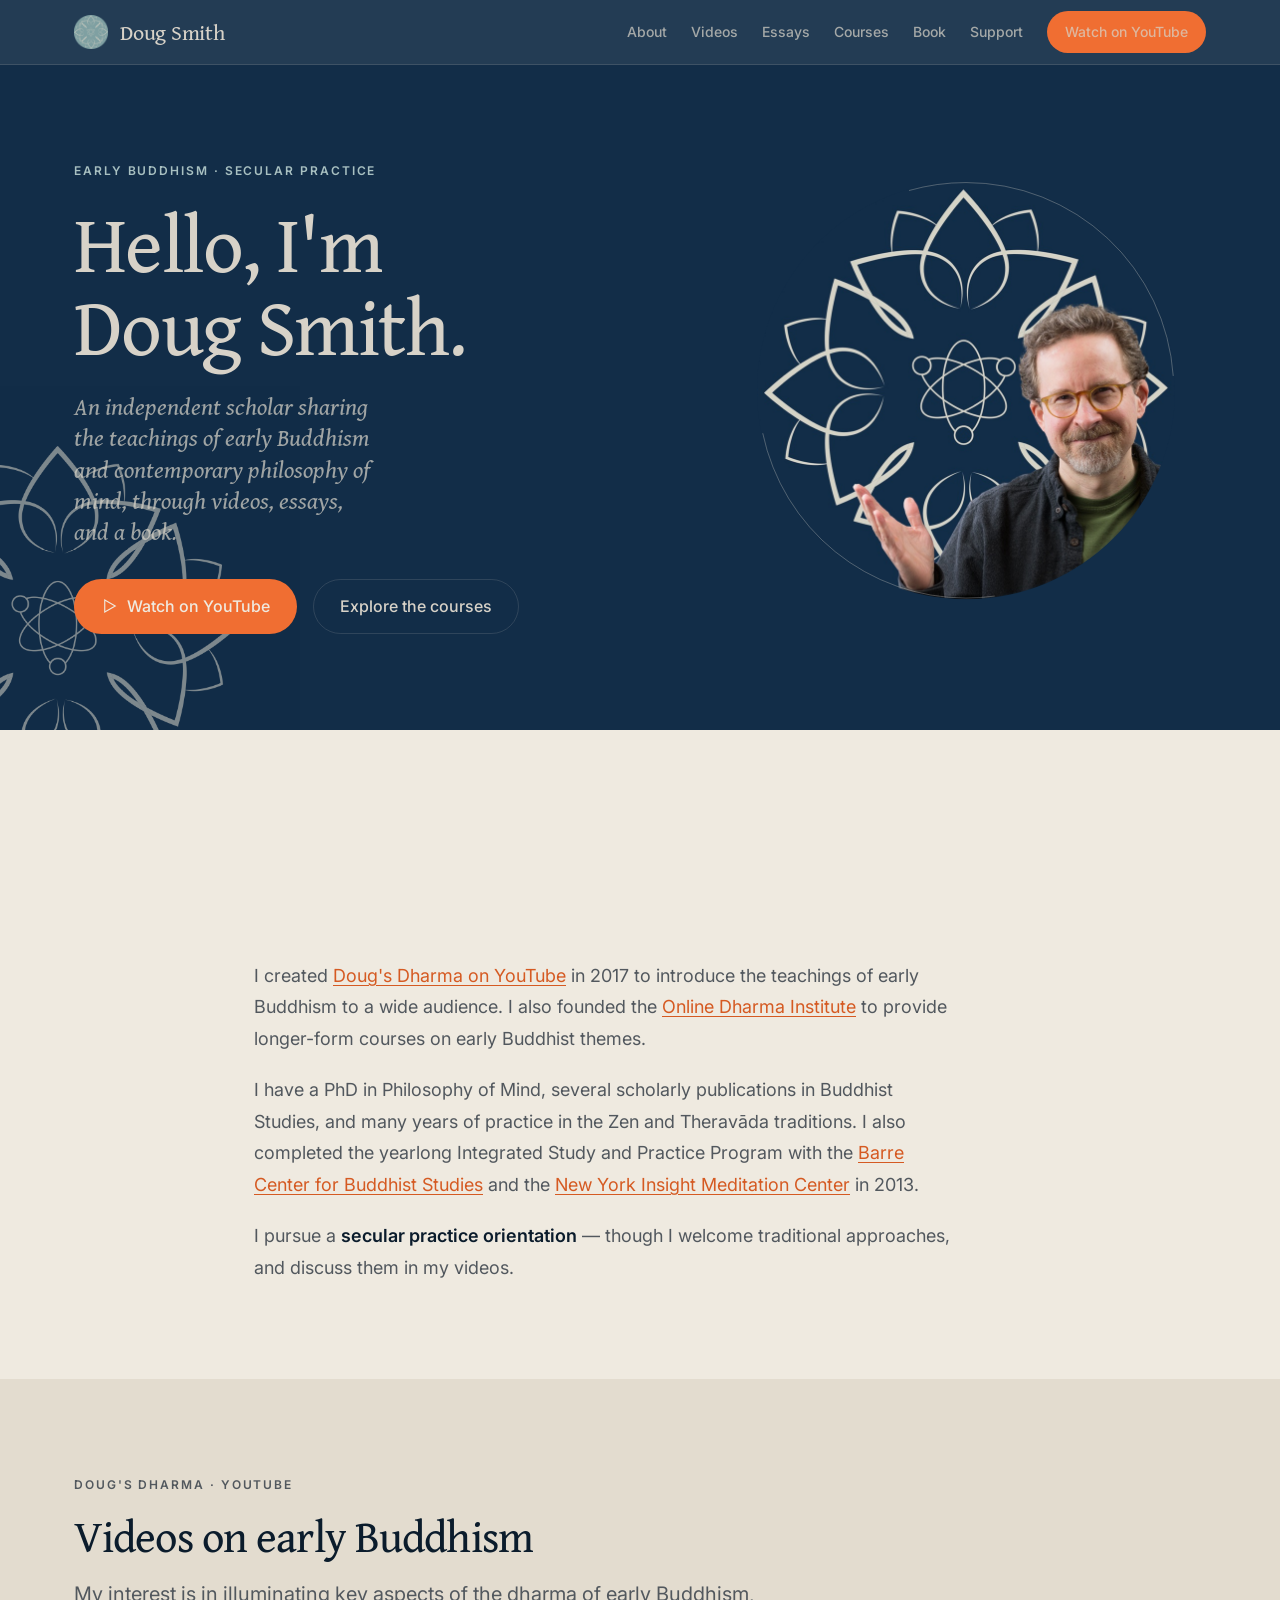
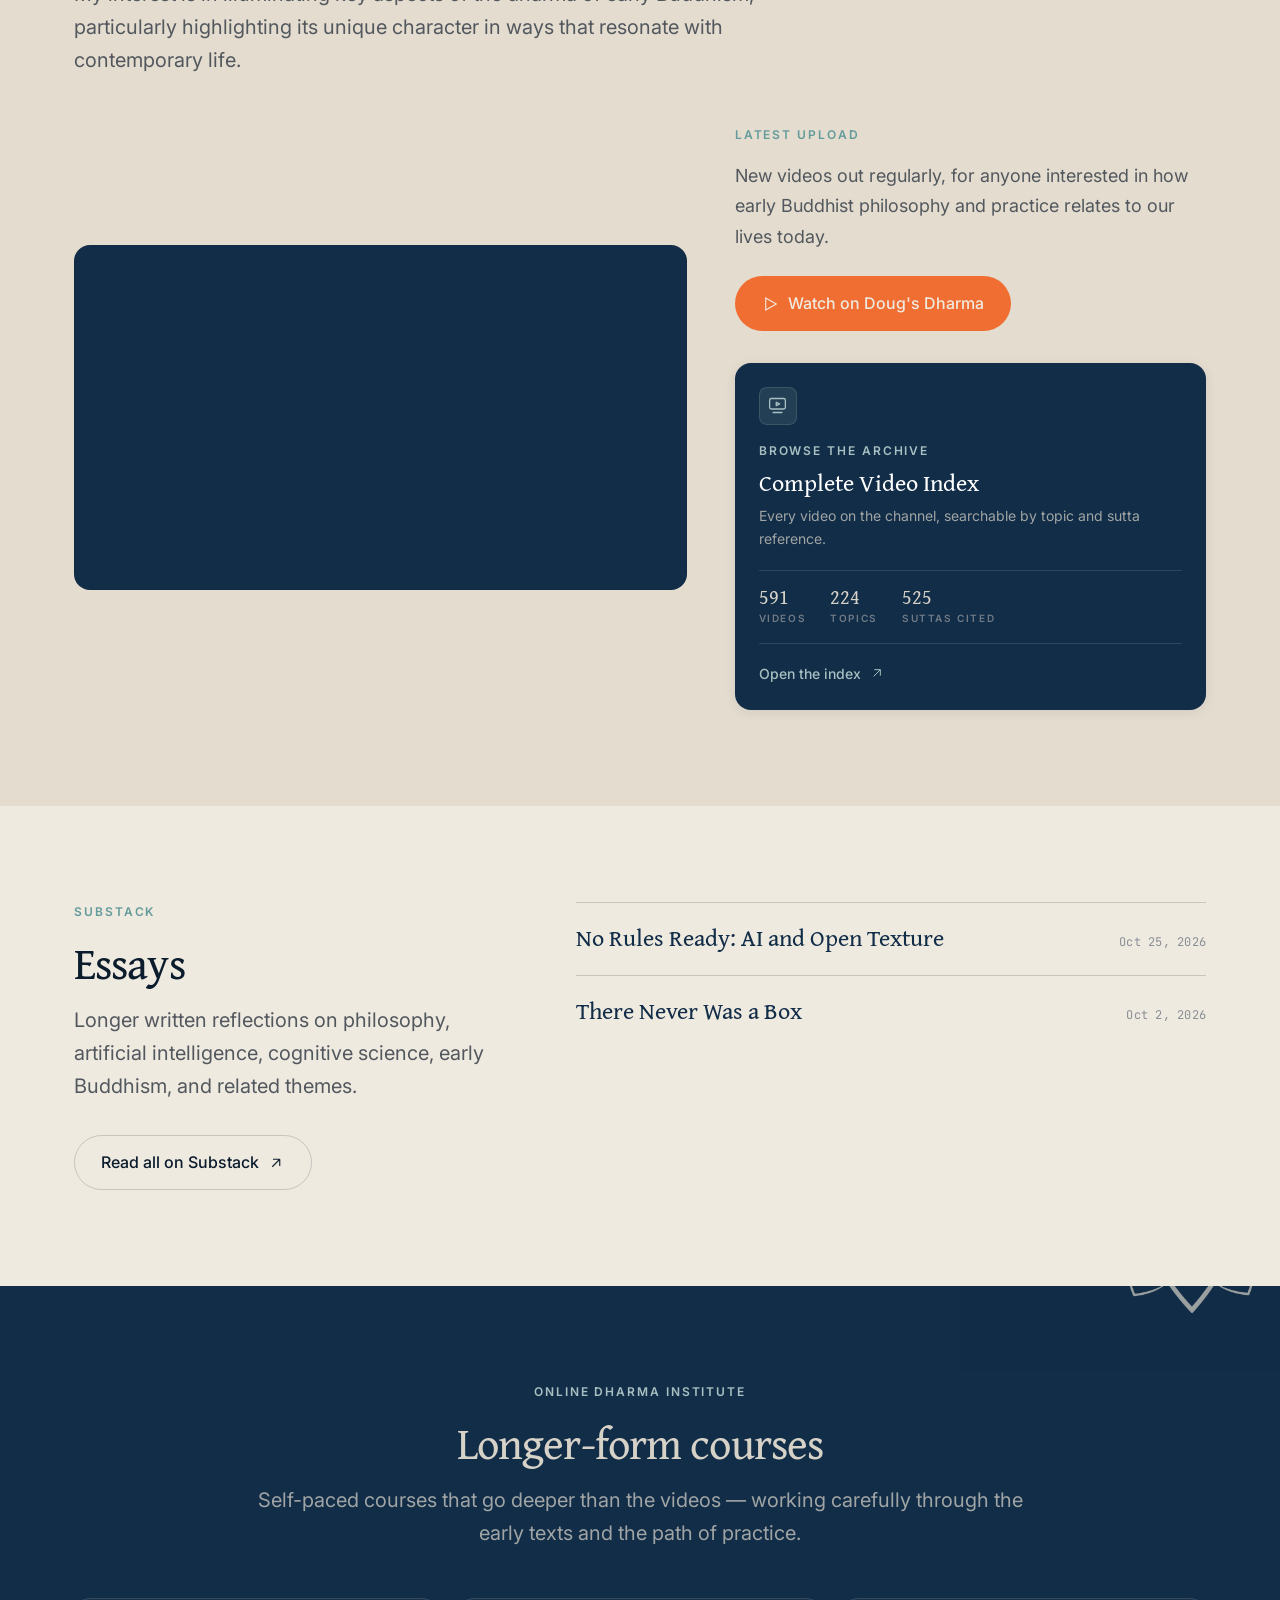
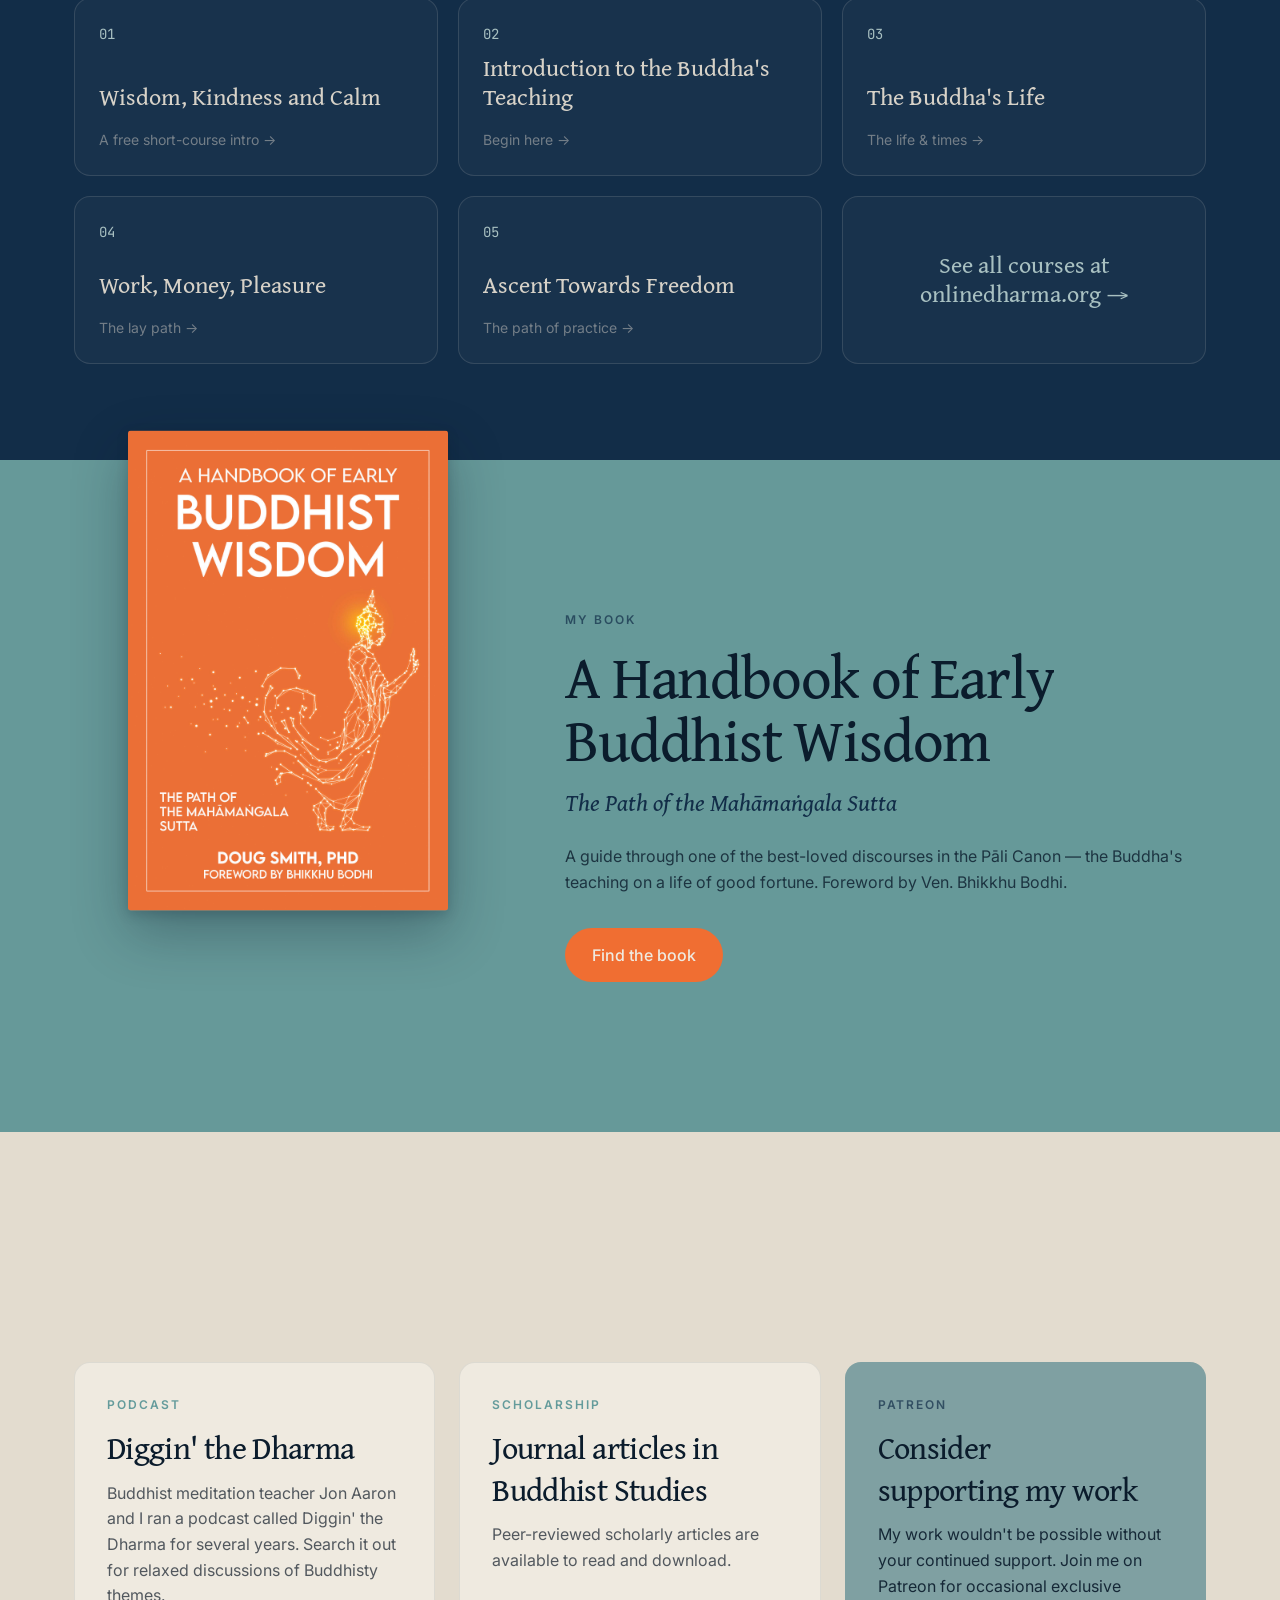
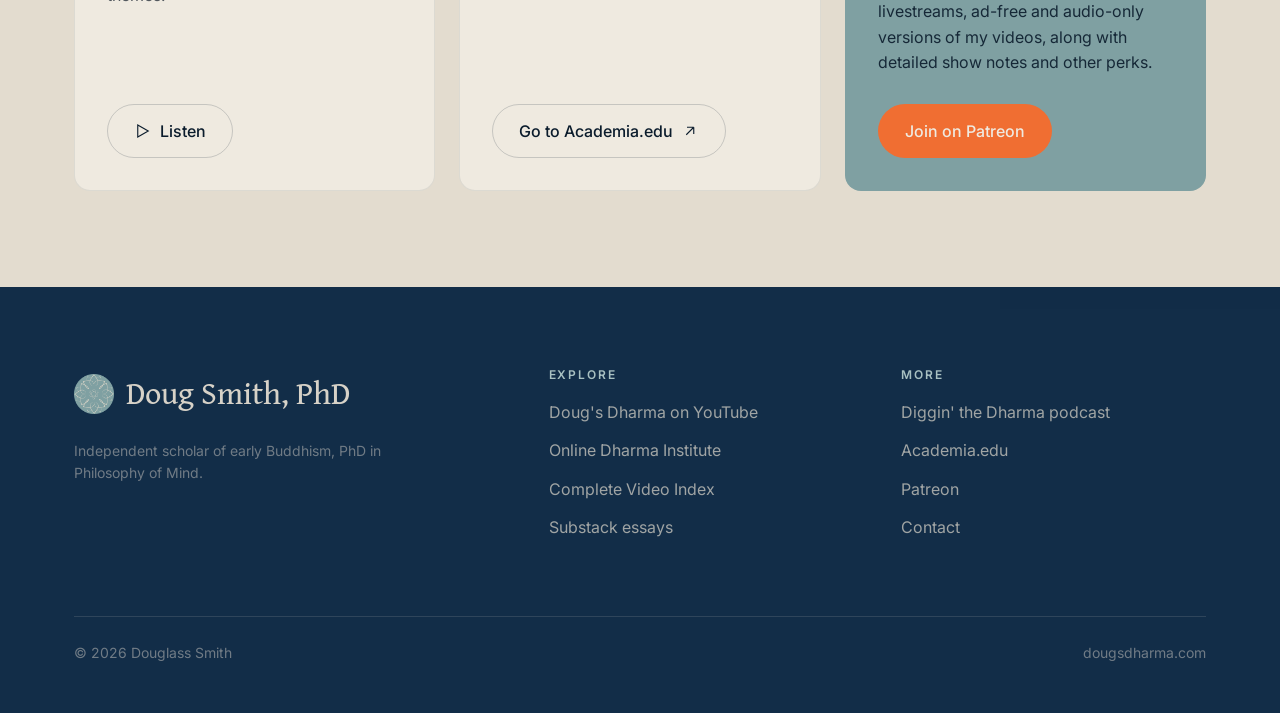
==== index.html @ 4ab0d16c "Update site content (essays / video index counts)" ====
<!DOCTYPE html>
<html lang="en">
<head>
<meta charset="UTF-8">
<meta name="viewport" content="width=device-width, initial-scale=1.0">
<!-- Same GA4 snippet as the dougs-dharma-index repo (build_pages.py); change both if the measurement ID changes. -->
<!-- Google Analytics 4 (consent-gated in EEA/UK/CH) -->
<script async src="https://www.googletagmanager.com/gtag/js?id=G-HP4R79XPKS"></script>
<script>
window.dataLayer = window.dataLayer || [];
function gtag(){dataLayer.push(arguments);}
gtag('consent', 'default', {ad_storage: 'denied', ad_user_data: 'denied', ad_personalization: 'denied', analytics_storage: 'granted'});
gtag('consent', 'default', {analytics_storage: 'denied', region: ['AT', 'BE', 'BG', 'HR', 'CY', 'CZ', 'DK', 'EE', 'FI', 'FR', 'DE', 'GR', 'HU', 'IS', 'IE', 'IT', 'LV', 'LI', 'LT', 'LU', 'MT', 'NL', 'NO', 'PL', 'PT', 'RO', 'SK', 'SI', 'ES', 'SE', 'GB', 'CH']});
gtag('js', new Date());
gtag('config', 'G-HP4R79XPKS');
</script>
<title>Doug Smith — Early Buddhism, Secular Practice</title>
<meta name="description" content="Personal site of Douglass Smith, PhD — independent scholar of early Buddhism. Weekly videos on Doug's Dharma, longer courses through the Online Dharma Institute, essays, a podcast, and a book.">
<link rel="canonical" href="https://dougsdharma.com/">
<meta name="theme-color" content="#122d48">

<!-- Favicon (reuses the brand mark) -->
<link rel="icon" type="image/png" href="/assets/logo-mark.png">
<link rel="apple-touch-icon" href="/assets/logo-mark.png">

<!-- Open Graph (link previews on Facebook, LinkedIn, Slack, iMessage, etc.) -->
<meta property="og:type" content="website">
<meta property="og:site_name" content="Doug Smith">
<meta property="og:title" content="Doug Smith — Early Buddhism, Secular Practice">
<meta property="og:description" content="Personal site of Douglass Smith, PhD — independent scholar of early Buddhism. Weekly videos on Doug's Dharma, longer courses through the Online Dharma Institute, essays, a podcast, and a book.">
<meta property="og:url" content="https://dougsdharma.com/">
<meta property="og:image" content="https://dougsdharma.com/assets/doug-portrait-mandala.png">
<meta property="og:image:width" content="1500">
<meta property="og:image:height" content="1500">
<meta property="og:image:alt" content="Doug Smith">

<!-- Twitter / X card -->
<meta name="twitter:card" content="summary_large_image">
<meta name="twitter:title" content="Doug Smith — Early Buddhism, Secular Practice">
<meta name="twitter:description" content="Personal site of Douglass Smith, PhD — independent scholar of early Buddhism. Weekly videos, courses, essays, a podcast, and a book.">
<meta name="twitter:image" content="https://dougsdharma.com/assets/doug-portrait-mandala.png">

<link rel="stylesheet" href="assets/tokens.css">
<style>
  *, *::before, *::after { box-sizing: border-box; }
  html { scroll-behavior: smooth; }
  body { margin: 0; background: var(--ivory); color: var(--ink); overflow-x: hidden; }
  img { display: block; max-width: 100%; }
  .wrap { max-width: var(--container); margin: 0 auto; padding: 0 var(--space-6); }
  .narrow { max-width: 820px; }

  /* ---------------- NAV ---------------- */
  header.nav {
    position: sticky; top: 0; z-index: 50;
    background: rgba(18,45,72,0.92);
    backdrop-filter: blur(10px);
    border-bottom: 1px solid var(--border-on-dark);
  }
  .nav-inner { display: flex; align-items: center; gap: var(--space-6); height: var(--nav-h); }
  .brand { display: flex; align-items: center; gap: var(--space-3); text-decoration: none; }
  .brand img { width: 34px; height: 34px; }
  .brand .name { font-family: var(--font-display); font-size: 22px; color: var(--parchment); letter-spacing: -0.01em; }
  .nav-links { margin-left: auto; display: flex; align-items: center; gap: var(--space-6); }
  .nav-links a { font-family: var(--font-body); font-size: var(--text-sm); font-weight: 500; color: var(--fg-inv-2); text-decoration: none; transition: color var(--dur-base) var(--ease-out); }
  .nav-links a:hover { color: var(--parchment); opacity: 1; }
  .nav-cta {
    font-family: var(--font-body); font-weight: 500; font-size: var(--text-sm);
    color: var(--ivory); background: var(--ember); text-decoration: none;
    padding: 9px 18px; border-radius: var(--radius-full);
    transition: background var(--dur-base) var(--ease-out), transform var(--dur-fast) var(--ease-out);
  }
  .nav-cta:hover { background: var(--ember-deep); opacity: 1; }
  .nav-cta:active { transform: scale(0.98); }
  .nav-links .desk { display: inline; }
  @media (max-width: 860px) { .nav-links .desk { display: none; } }
  .brand .name, .nav-cta { white-space: nowrap; }
  @media (max-width: 420px) { .nav-cta .cta-long { display: none; } }

  /* ---------------- HERO ---------------- */
  .hero { background: var(--night); color: var(--parchment); position: relative; overflow: hidden; }
  .hero .watermark { position: absolute; left: -180px; bottom: -200px; width: 480px; opacity: 0.55; pointer-events: none; z-index: 0; }
  .hero-grid {
    display: grid; grid-template-columns: 1.1fr 0.9fr; gap: var(--space-16);
    align-items: center; padding: var(--space-24) var(--space-6);
    position: relative; z-index: 1;
  }
  .hero .eyebrow { color: var(--stillwater-soft); margin-bottom: var(--space-5); }
  .hero h1 { color: var(--parchment); font-size: var(--text-5xl); line-height: 1.04; margin-bottom: var(--space-6); }
  .hero .lead { color: var(--fg-inv-2); font-size: var(--text-xl); max-width: 30ch; margin-bottom: var(--space-8); }
  .hero-cta { display: flex; gap: var(--space-4); flex-wrap: wrap; }
  .portrait { width: 100%; max-width: 420px; margin: 0 auto; aspect-ratio: 1; border-radius: var(--radius-full);
    overflow: hidden; border: 1px solid var(--border-on-dark); }
  .portrait img { width: 100%; height: 100%; object-fit: cover; }

  /* buttons */
  .btn {
    display: inline-flex; align-items: center; gap: var(--space-2);
    font-family: var(--font-body); font-weight: 500; font-size: var(--text-base);
    text-decoration: none; padding: 13px 26px; border-radius: var(--radius-full);
    transition: background var(--dur-base) var(--ease-out), transform var(--dur-fast) var(--ease-out), opacity var(--dur-base) var(--ease-out);
    cursor: pointer; border: 1px solid transparent;
  }
  .btn svg { width: 18px; height: 18px; }
  .btn-primary { background: var(--ember); color: var(--ivory); }
  .btn-primary:hover { background: var(--ember-deep); opacity: 1; }
  .btn-primary:active { transform: scale(0.98); }
  .btn-ghost-dark { background: transparent; color: var(--parchment); border-color: var(--border-on-dark); }
  .btn-ghost-dark:hover { background: rgba(215,210,200,0.08); opacity: 1; }
  .btn-ghost-light { background: transparent; color: var(--ink); border-color: var(--border-strong-light); }
  .btn-ghost-light:hover { background: var(--ivory-deep); opacity: 1; }

  /* ---------------- SECTION SCAFFOLD ---------------- */
  section.s { padding: var(--space-24) 0; }
  section.ivory { background: var(--ivory); }
  section.ivory-deep { background: var(--ivory-deep); }
  .eyebrow.center, .sec-head.center { text-align: center; }
  .sec-head { margin-bottom: var(--space-12); }
  .sec-head .eyebrow { margin-bottom: var(--space-4); }
  .sec-head h2 { font-size: var(--text-3xl); }
  .sec-head.center h2 { margin-left: auto; margin-right: auto; }
  .sec-head p.kicker { font-size: var(--text-lg); color: var(--smoke); margin-top: var(--space-4); max-width: 60ch; }
  .sec-head.center p.kicker { margin-left: auto; margin-right: auto; }

  /* ---------------- ABOUT ---------------- */
  .prose p { font-size: var(--text-md); line-height: 1.75; color: var(--smoke); margin-bottom: var(--space-5); max-width: 64ch; }
  .prose p:last-child { margin-bottom: 0; }
  .prose a { color: var(--ember-deep); }
  .prose strong { color: var(--ink); font-weight: 600; }

  /* ---------------- VIDEOS ---------------- */
  .video-row { display: grid; grid-template-columns: 1.3fr 1fr; gap: var(--space-12); align-items: center; }
  .video-frame { border-radius: var(--radius-lg); overflow: hidden; border: 1px solid var(--border-on-light); aspect-ratio: 16/9; background: var(--night); }
  .video-frame iframe { width: 100%; height: 100%; border: 0; display: block; }
  .video-cta { display: flex; flex-direction: column; align-items: center; justify-content: center; gap: var(--space-4); text-decoration: none; }
  .video-cta .play { width: 76px; height: 76px; border-radius: var(--radius-full); background: var(--ember); display: flex; align-items: center; justify-content: center; transition: transform var(--dur-base) var(--ease-out), background var(--dur-base); }
  .video-cta:hover .play { transform: scale(1.06); background: var(--ember-deep); opacity: 1; }
  .video-cta .play svg { width: 30px; height: 30px; color: var(--ivory); margin-left: 4px; }
  .video-cta .vlabel { font-family: var(--font-body); font-weight: 500; font-size: var(--text-base); color: var(--parchment); }
  .index-link {
    display: inline-flex; align-items: center; gap: var(--space-2);
    font-family: var(--font-display); font-size: var(--text-xl); color: var(--night);
    text-decoration: none; border-bottom: 1px solid var(--stillwater); padding-bottom: 2px;
    transition: opacity var(--dur-base);
  }
  .index-link:hover { opacity: 0.7; }

  /* ---- Video index card (links to videos.dougsdharma.com) ---- */
  .index-card {
    display: block; margin-top: var(--space-8);
    background: var(--night); color: var(--parchment);
    border-radius: var(--radius-lg); padding: var(--space-6);
    text-decoration: none; box-shadow: var(--shadow-2);
    transition: box-shadow var(--dur-base) var(--ease-out),
                transform var(--dur-base) var(--ease-out);
  }
  .index-card:hover { box-shadow: var(--shadow-lift); transform: translateY(-2px); }
  .ic-mark {
    display: inline-flex; align-items: center; justify-content: center;
    width: 38px; height: 38px; border-radius: var(--radius-md);
    background: rgba(127,160,162,0.16); border: 1px solid var(--border-on-dark);
    color: var(--stillwater-soft); margin-bottom: var(--space-4);
  }
  .ic-mark svg { width: 21px; height: 21px; }
  .ic-label {
    display: block; font-family: var(--font-body); font-size: var(--text-xs);
    font-weight: 600; letter-spacing: var(--tracking-widest); text-transform: uppercase;
    color: var(--stillwater-soft); margin-bottom: var(--space-2);
  }
  .ic-title {
    display: block; font-family: var(--font-display); font-size: var(--text-xl);
    color: #fff; line-height: 1.2; margin-bottom: var(--space-2);
  }
  .ic-sub {
    display: block; font-family: var(--font-body); font-size: var(--text-sm);
    color: rgba(215,210,200,0.72); line-height: 1.6; margin-bottom: var(--space-5);
  }
  .ic-stats {
    display: flex; flex-wrap: wrap; gap: var(--space-6);
    padding: var(--space-4) 0; margin-bottom: var(--space-4);
    border-top: 1px solid var(--border-on-dark);
    border-bottom: 1px solid var(--border-on-dark);
  }
  .ic-stats > span { display: flex; flex-direction: column; gap: 3px; }
  .ic-stats b {
    font-family: var(--font-display); font-weight: 400;
    font-size: var(--text-lg); color: var(--parchment); line-height: 1;
  }
  .ic-stats i {
    font-style: normal; font-family: var(--font-body); font-size: 10px; font-weight: 600;
    letter-spacing: var(--tracking-widest); text-transform: uppercase;
    color: rgba(215,210,200,0.48);
  }
  .ic-go {
    display: inline-flex; align-items: center; gap: var(--space-2);
    font-family: var(--font-body); font-size: var(--text-sm); font-weight: 500;
    color: var(--stillwater-soft); transition: color var(--dur-base);
  }
  .ic-go svg { width: 16px; height: 16px; transition: transform var(--dur-base) var(--ease-out); }
  .index-card:hover .ic-go { color: var(--parchment); }
  .index-card:hover .ic-go svg { transform: translate(2px, -2px); }
  @media (max-width: 900px) { .ic-stats { gap: var(--space-5); } }

  /* ---------------- WRITING / RESEARCH cards ---------------- */
  .two-col { display: grid; grid-template-columns: 1fr 1fr; gap: var(--space-6); }
  .card {
    background: var(--ivory); border: 1px solid var(--border-on-light); border-radius: var(--radius-lg);
    padding: var(--space-8); display: flex; flex-direction: column; gap: var(--space-3);
    transition: box-shadow var(--dur-base) var(--ease-out), transform var(--dur-base) var(--ease-out);
  }
  section.ivory .card { background: var(--white-true); }
  .card:hover { box-shadow: var(--shadow-2); transform: translateY(-2px); }
  .card .eyebrow { color: var(--stillwater-deep); }
  .card h3 { font-size: var(--text-2xl); }
  .card p { font-size: var(--text-base); color: var(--smoke); line-height: 1.6; flex: 1; }
  .card a.go {
    align-self: flex-start; font-family: var(--font-body); font-weight: 500; font-size: var(--text-sm);
    color: var(--ember-deep); text-decoration: none; display: inline-flex; align-items: center; gap: 6px;
  }
  .card a.go:hover { opacity: 0.7; }
  .card a.go svg { width: 15px; height: 15px; }

  /* ---------------- COURSES (Night) ---------------- */
  section.night { background: var(--night); color: var(--parchment); position: relative; overflow: hidden; }
  section.night .eyebrow { color: var(--stillwater-soft); }
  section.night h2 { color: var(--parchment); }
  section.night .sec-head p.kicker { color: var(--fg-inv-2); }
  section.night .watermark { position: absolute; right: -140px; top: -100px; width: 460px; opacity: 0.7; pointer-events: none; z-index: 0; }
  section.night .wrap { position: relative; z-index: 1; }
  .courses { display: grid; grid-template-columns: repeat(3, 1fr); gap: var(--space-5); position: relative; }
  .course {
    display: flex; flex-direction: column; gap: var(--space-2);
    padding: var(--space-6); border: 1px solid var(--border-on-dark); border-radius: var(--radius-lg);
    text-decoration: none; background: rgba(215,210,200,0.03);
    transition: background var(--dur-base) var(--ease-out), transform var(--dur-base) var(--ease-out);
    min-height: 168px;
  }
  .course:hover { background: rgba(215,210,200,0.07); transform: translateY(-2px); opacity: 1; }
  .course .num { font-family: var(--font-mono); font-size: var(--text-sm); color: var(--stillwater-soft); }
  .course .t { font-family: var(--font-display); font-size: var(--text-xl); color: var(--parchment); line-height: 1.2; margin-top: auto; }
  .course .arrow { font-size: var(--text-sm); color: var(--fg-inv-3); margin-top: var(--space-2); }
  .courses-cta { text-align: center; margin-top: var(--space-12); position: relative; }

  /* ---------------- BOOK (teal) ---------------- */
  section.book { background: #669999; }
  .book-grid { display: grid; grid-template-columns: 0.8fr 1.2fr; gap: var(--space-16); align-items: center; }
  .book-img { display: flex; justify-content: center; }
  .book-img img { width: 320px; max-width: 78%; border-radius: 3px; box-shadow: 0 22px 55px rgba(11,28,44,0.32), 0 4px 12px rgba(11,28,44,0.18); }
  .book-copy .eyebrow { color: var(--night); opacity: 0.7; margin-bottom: var(--space-4); }
  .book-copy h2 { color: var(--ink); font-size: var(--text-4xl); line-height: 1.05; }
  .book-copy .subtitle { font-family: var(--font-display); font-style: italic; font-size: var(--text-xl); color: var(--night); margin-top: var(--space-3); }
  .book-copy .foreword { font-size: var(--text-base); color: var(--ink); opacity: 0.8; margin-top: var(--space-5); }
  .book-copy .btn-primary { margin-top: var(--space-8); }

  /* ---------------- ELSEWHERE: podcast · scholarship · support ---------------- */
  .more-grid { display: grid; grid-template-columns: repeat(3, 1fr); gap: var(--space-6); align-items: stretch; }
  .more-grid .card { scroll-margin-top: calc(var(--nav-h) + var(--space-6)); }
  .card .btn { align-self: flex-start; margin-top: var(--space-4); }
  .more-grid .card-support { background: var(--stillwater); border-color: transparent; }
  .card-support .eyebrow { color: var(--night); opacity: 0.7; }
  .card-support p { color: var(--ink); opacity: 0.9; }

  /* ---------------- FOOTER ---------------- */
  footer.site { background: var(--night); color: var(--fg-inv-2); position: relative; overflow: hidden; padding: var(--space-20) 0 var(--space-12); }
  footer.site .watermark { position: absolute; right: -80px; bottom: -90px; width: 360px; opacity: 0.7; pointer-events: none; }
  .foot-grid { display: grid; grid-template-columns: 1.4fr 1fr 1fr; gap: var(--space-12); position: relative; }
  .foot-brand { display: flex; align-items: center; gap: var(--space-3); margin-bottom: var(--space-5); }
  .foot-brand img { width: 40px; height: 40px; }
  .foot-brand .name { font-family: var(--font-display); font-size: var(--text-2xl); color: var(--parchment); }
  .foot-blurb { font-size: var(--text-sm); color: var(--fg-inv-3); max-width: 38ch; line-height: 1.6; }
  .foot-col h4 { font-family: var(--font-body); font-size: var(--text-xs); font-weight: 600; letter-spacing: var(--tracking-widest); text-transform: uppercase; color: var(--stillwater-soft); margin-bottom: var(--space-4); }
  .foot-col a { display: block; font-size: var(--text-base); color: var(--fg-inv-2); text-decoration: none; margin-bottom: var(--space-3); transition: color var(--dur-base); }
  .foot-col a:hover { color: var(--parchment); opacity: 1; }
  .foot-bottom { position: relative; margin-top: var(--space-16); padding-top: var(--space-6); border-top: 1px solid var(--border-on-dark); display: flex; justify-content: space-between; flex-wrap: wrap; gap: var(--space-4); }
  .foot-bottom p { font-size: var(--text-sm); color: var(--fg-inv-3); }

  /* ---------------- ESSAYS (Substack) ---------------- */
  .essays-grid { display: grid; grid-template-columns: 0.82fr 1.18fr; gap: var(--space-16); align-items: start; }
  .essays-intro .btn { margin-top: var(--space-8); }
  .essay-list { display: flex; flex-direction: column; }
  .essay {
    display: flex; align-items: baseline; justify-content: space-between; gap: var(--space-6);
    padding: var(--space-5) 0; border-top: 1px solid var(--border-on-light); text-decoration: none;
  }
  .essay:last-child { border-bottom: 1px solid var(--border-on-light); }
  .essay:hover { opacity: 1; }
  .essay .e-title { font-family: var(--font-display); font-size: var(--text-xl); color: var(--night); line-height: 1.25; text-wrap: pretty; transition: color var(--dur-base) var(--ease-out); }
  .essay:hover .e-title { color: var(--ember-deep); }
  .essay .e-date { font-family: var(--font-mono); font-size: var(--text-xs); color: var(--mist); white-space: nowrap; letter-spacing: 0.02em; flex: none; padding-top: 5px; }

  /* video caption */
  .v-caption { font-family: var(--font-body); font-size: var(--text-xs); font-weight: 600; letter-spacing: var(--tracking-widest); text-transform: uppercase; color: var(--stillwater-deep); margin-bottom: var(--space-4); }

  /* ---------------- MOTION ----------------
     House rule: slow and gentle — fades and small rises, never bounces,
     springs or flips. Every effect below is switched off for visitors who
     have asked their device for reduced motion. */

  /* Scroll reveal: a small rise with a soft focus-pull. Each block reveals once. */
  .js .reveal {
    opacity: 0; transform: translateY(16px); filter: blur(5px);
    transition: opacity 1s var(--ease-out), transform 1s var(--ease-out), filter 1s var(--ease-out);
  }
  .js .reveal.in { opacity: 1; transform: none; filter: none; }

  /* Headlines rise word by word from behind their own baseline. */
  .js .w { display: inline-block; overflow: hidden; vertical-align: top; padding: 0.14em 0 0.2em; margin: -0.14em 0 -0.2em; }
  .js .w > span { display: inline-block; transform: translateY(110%); transition: transform 1.2s var(--ease-out); transition-delay: calc(var(--wi, 0) * 70ms + 150ms); }
  .js .in .w > span { transform: none; }

  /* Hero portrait settles in on load, and its hairline ring draws itself once. */
  .portrait { position: relative; }
  .portrait .ring { display: none; }
  .js .portrait { border-color: transparent; }
  .js .portrait .ring { display: block; position: absolute; inset: 0; width: 100%; height: 100%; transform: rotate(-90deg); pointer-events: none; }
  .portrait .ring circle { fill: none; stroke: var(--parchment); stroke-opacity: 0.32; stroke-width: 1px; vector-effect: non-scaling-stroke; stroke-dasharray: 100; stroke-dashoffset: 100; transition: stroke-dashoffset 2.6s var(--ease-inout) 0.4s; }
  .js .portrait img { opacity: 0; transform: scale(1.05); transition: opacity 1.4s var(--ease-out), transform 2.4s var(--ease-out); }
  .js.loaded .portrait img { opacity: 1; transform: none; }
  .js.loaded .portrait .ring circle { stroke-dashoffset: 0; }

  /* Mandala watermarks turn almost imperceptibly: one revolution every seven minutes. */
  @keyframes drift { to { rotate: 360deg; } }
  .watermark { will-change: transform; animation: drift 420s linear infinite; }

  /* Nav: a hairline glides beneath the link for the section you're reading. */
  .nav { transition: box-shadow var(--dur-slow) var(--ease-out); }
  .nav.scrolled { box-shadow: 0 6px 24px rgba(11,28,44,0.18); }
  .nav-links { position: relative; }
  .nav-links a.current { color: var(--parchment); }
  .nav-ink { position: absolute; left: 0; top: 0; width: 1px; height: 1px; background: var(--stillwater-soft); opacity: 0; pointer-events: none; transform-origin: left; transition: transform 0.7s var(--ease-out), opacity 0.5s var(--ease-out); }
  @media (max-width: 860px) { .nav-ink { display: none; } }

  /* Essay list: hairline rules draw in from the left; titles underline on hover
     (replaces the colour change, per the house rule on hover). */
  .js .essay { position: relative; border-top-color: transparent; }
  .js .essay:last-child { border-bottom-color: transparent; }
  .js .essay::before, .js .essay:last-child::after { content: ''; position: absolute; left: 0; right: 0; height: 1px; background: var(--border-strong-light); transform: scaleX(0); transform-origin: left; transition: transform 1.3s var(--ease-out); transition-delay: var(--d, 0ms); }
  .js .essay::before { top: -1px; }
  .js .essay:last-child::after { bottom: -1px; }
  .js .essay.in::before, .js .essay.in:last-child::after { transform: scaleX(1); }
  .essay .e-title { background: linear-gradient(currentColor, currentColor) 0 100% / 0 1px no-repeat; transition: background-size 0.6s var(--ease-out); padding-bottom: 2px; }
  .essay:hover .e-title { color: var(--night); background-size: 100% 1px; }
  .essay .e-date { transition: color var(--dur-base) var(--ease-out); }
  .essay:hover .e-date { color: var(--smoke); }

  /* Arrows lean toward where they point. */
  .ar { display: inline-block; transition: transform 0.4s var(--ease-out); }
  .course:hover .ar { transform: translateX(4px); }
  .btn:hover svg.ar, .card a.go:hover svg.ar { transform: translate(2px, -2px); }

  /* Course cards: the hairline and number brighten slightly on hover. */
  .course { transition: background var(--dur-base) var(--ease-out), transform var(--dur-base) var(--ease-out), border-color var(--dur-slow) var(--ease-out); }
  .course:hover { border-color: rgba(215,210,200,0.30); }
  .course .num { transition: color var(--dur-slow) var(--ease-out); }
  .course:hover .num { color: var(--parchment); }

  /* Buttons lift a hair. */
  .btn:hover { transform: translateY(-1px); }
  .btn:active { transform: scale(0.98); }

  /* Book: floats a touch against the text, and lifts on hover. */
  .book-img img { transition: transform 0.7s var(--ease-out), box-shadow 0.7s var(--ease-out); }
  .book-img:hover img { transform: translateY(-5px); box-shadow: 0 32px 70px rgba(11,28,44,0.36), 0 6px 16px rgba(11,28,44,0.2); }

  /* Index stats tick up to their value the first time they come into view. */
  .ic-stats b { display: inline-block; }

  @media (prefers-reduced-motion: reduce) {
    .js .reveal { opacity: 1 !important; transform: none !important; filter: none !important; }
    .js .w > span { transform: none !important; }
    .js .portrait img { opacity: 1 !important; transform: none !important; }
    .portrait .ring circle { stroke-dashoffset: 0 !important; }
    .js .essay::before, .js .essay:last-child::after { transform: none !important; }
    .watermark { animation: none !important; }
  }

  /* ---------------- RESPONSIVE ---------------- */
  @media (max-width: 920px) {
    .hero-grid { grid-template-columns: 1fr; gap: var(--space-12); text-align: center; }
    .hero .lead { margin-left: auto; margin-right: auto; }
    .hero-cta { justify-content: center; }
    .hero .eyebrow { text-align: center; }
    .portrait { order: -1; max-width: 320px; }
    .video-row { grid-template-columns: 1fr; }
    .courses { grid-template-columns: 1fr 1fr; }
    .book-grid { grid-template-columns: 1fr; gap: var(--space-10); text-align: center; }
    .book-img { order: -1; }
    .book-copy .btn-primary { display: inline-flex; }
    .more-grid { grid-template-columns: 1fr; }
    .two-col, .foot-grid { grid-template-columns: 1fr; }
    .essays-grid { grid-template-columns: 1fr; gap: var(--space-10); }
  }
  @media (max-width: 560px) {
    section.s { padding: var(--space-16) 0; }
    .hero-grid { padding: var(--space-16) var(--space-6); }
    .hero h1 { font-size: var(--text-4xl); }
    .courses { grid-template-columns: 1fr; }
  }
</style>
<script>document.documentElement.classList.add('js');</script>
<script type="application/ld+json">
{
  "@context": "https://schema.org",
  "@graph": [
    {
      "@type": "Person",
      "@id": "https://dougsdharma.com/#doug",
      "name": "Douglass Smith",
      "alternateName": "Doug Smith",
      "jobTitle": "Independent scholar of early Buddhism",
      "description": "Douglass Smith, PhD — independent scholar of early Buddhism, creator of the Doug's Dharma YouTube channel, and author of A Handbook of Early Buddhist Wisdom.",
      "url": "https://dougsdharma.com/",
      "image": "https://dougsdharma.com/assets/doug-portrait-mandala.png",
      "sameAs": [
        "https://www.youtube.com/c/dougsdharma",
        "https://dougsmithphd.substack.com",
        "https://independent.academia.edu/DouglassSmith",
        "https://onlinedharma.org",
        "https://pod.link/digginthedharma",
        "https://www.patreon.com/dougsseculardharma"
      ]
    },
    {
      "@type": "WebSite",
      "@id": "https://dougsdharma.com/#website",
      "name": "Doug Smith",
      "url": "https://dougsdharma.com/",
      "publisher": { "@id": "https://dougsdharma.com/#doug" }
    }
  ]
}
</script>
</head>
<body>

  <!-- ============ NAV ============ -->
  <header class="nav">
    <div class="wrap nav-inner">
      <a class="brand" href="#top">
        <img src="assets/logo-mark.png" alt="">
        <span class="name">Doug Smith</span>
      </a>
      <nav class="nav-links">
        <a class="desk" href="#about">About</a>
        <a class="desk" href="#videos">Videos</a>
        <a class="desk" href="#essays">Essays</a>
        <a class="desk" href="#courses">Courses</a>
        <a class="desk" href="#book">Book</a>
        <a class="desk" href="#support">Support</a>
        <a class="nav-cta" href="https://www.youtube.com/c/dougsdharma" target="_blank" rel="noopener"><span class="cta-long">Watch on </span>YouTube</a>
      </nav>
    </div>
  </header>

  <!-- ============ HERO ============ -->
  <section class="hero" id="top">
    <img class="watermark" src="assets/logo-mandala-on-navy.png" alt="">
    <div class="wrap hero-grid">
      <div data-stagger>
        <div class="eyebrow reveal">Early Buddhism · Secular practice</div>
        <h1 class="reveal">Hello, I'm Doug Smith.</h1>
        <p class="lead reveal">An independent scholar sharing the teachings of early Buddhism and contemporary philosophy of mind, through videos, essays, and a book.</p>
        <div class="hero-cta reveal">
          <a class="btn btn-primary" href="https://www.youtube.com/c/dougsdharma" target="_blank" rel="noopener">
            <svg viewBox="0 0 24 24" fill="none" stroke="currentColor" stroke-width="1.5"><path d="M5 4l14 8-14 8V4z"/></svg>
            Watch on YouTube
          </a>
          <a class="btn btn-ghost-dark" href="#courses">Explore the courses</a>
        </div>
      </div>
      <div class="portrait" data-parallax="0.045">
        <img src="assets/doug-portrait-mandala-840.jpg" width="840" height="840" alt="Doug Smith">
        <svg class="ring" viewBox="0 0 100 100" aria-hidden="true"><circle cx="50" cy="50" r="49.7" pathLength="100"/></svg>
      </div>
    </div>
  </section>

  <!-- ============ ABOUT ============ -->
  <section class="s ivory" id="about">
    <div class="wrap narrow">
      <div class="sec-head reveal">
        <div class="eyebrow">About</div>
        <h2>My path</h2>
      </div>
      <div class="prose" data-stagger>
        <p class="reveal">I created <a href="https://www.youtube.com/c/dougsdharma" target="_blank" rel="noopener">Doug's Dharma on YouTube</a> in 2017 to introduce the teachings of early Buddhism to a wide audience. I also founded the <a href="https://onlinedharma.org" target="_blank" rel="noopener">Online Dharma Institute</a> to provide longer-form courses on early Buddhist themes.</p>
        <p class="reveal">I have a PhD in Philosophy of Mind, several scholarly publications in Buddhist Studies, and many years of practice in the Zen and Theravāda traditions. I also completed the yearlong Integrated Study and Practice Program with the <a href="https://www.buddhistinquiry.org" target="_blank" rel="noopener">Barre Center for Buddhist Studies</a> and the <a href="https://www.nyimc.org" target="_blank" rel="noopener">New York Insight Meditation Center</a> in 2013.</p>
        <p class="reveal">I pursue a <strong>secular practice orientation</strong> — though I welcome traditional approaches, and discuss them in my videos.</p>
      </div>
    </div>
  </section>

  <!-- ============ VIDEOS ============ -->
  <section class="s ivory-deep" id="videos">
    <div class="wrap">
      <div class="sec-head reveal">
        <div class="eyebrow">Doug's Dharma · YouTube</div>
        <h2>Videos on early Buddhism</h2>
        <p class="kicker">My interest is in illuminating key aspects of the dharma of early Buddhism, particularly highlighting its unique character in ways that resonate with contemporary life.</p>
      </div>
      <div class="video-row reveal">
        <div class="video-frame">
          <iframe src="https://www.youtube.com/embed/videoseries?list=UUPIyEJzvW7SsbiIrooixjNA&rel=0&modestbranding=1" title="Latest from Doug's Dharma" loading="lazy" allow="accelerometer; autoplay; clipboard-write; encrypted-media; gyroscope; picture-in-picture; web-share" allowfullscreen></iframe>
        </div>
        <div>
          <div class="v-caption">Latest upload</div>
          <p class="prose" style="margin-bottom:var(--space-6)"><span style="color:var(--smoke);font-size:var(--text-md);line-height:1.7">New videos out regularly, for anyone interested in how early Buddhist philosophy and practice relates to our lives today.</span></p>
          <a class="btn btn-primary" href="https://www.youtube.com/c/dougsdharma" target="_blank" rel="noopener">
            <svg viewBox="0 0 24 24" fill="none" stroke="currentColor" stroke-width="1.5"><path d="M5 4l14 8-14 8V4z"/></svg>
            Watch on Doug's Dharma
          </a>
          <a class="index-card" href="https://videos.dougsdharma.com/" target="_blank" rel="noopener">
            <span class="ic-mark">
              <svg viewBox="0 0 24 24" fill="none" stroke="currentColor" stroke-width="1.5" stroke-linecap="round" stroke-linejoin="round"><rect x="3" y="4" width="18" height="12" rx="2"/><path d="M10.6 8.3l3.8 1.9-3.8 1.9V8.3z"/><path d="M7 20h10"/></svg>
            </span>
            <span class="ic-label">Browse the archive</span>
            <span class="ic-title">Complete Video Index</span>
            <span class="ic-sub">Every video on the channel, searchable by topic and sutta reference.</span>
            <span class="ic-stats">
              <!-- INDEXSTATS:START -->
              <span><b>628</b><i>Videos</i></span>
              <span><b>238</b><i>Topics</i></span>
              <span><b>558</b><i>Suttas cited</i></span>
              <!-- INDEXSTATS:END -->
            </span>
            <span class="ic-go">Open the index
              <svg viewBox="0 0 24 24" fill="none" stroke="currentColor" stroke-width="1.5"><path d="M7 17L17 7M17 7H8M17 7v9"/></svg>
            </span>
          </a>
        </div>
      </div>
    </div>
  </section>

  <!-- ============ ESSAYS ============ -->
  <section class="s ivory" id="essays">
    <div class="wrap">
      <div class="essays-grid">
        <div class="essays-intro reveal">
          <div class="eyebrow" style="color:var(--stillwater-deep);margin-bottom:var(--space-4)">Substack</div>
          <h2 style="font-size:var(--text-3xl)">Essays</h2>
          <p class="kicker" style="font-size:var(--text-lg);color:var(--smoke);margin-top:var(--space-4);max-width:42ch">Longer written reflections on philosophy, artificial intelligence, cognitive science, early Buddhism, and related themes.</p>
          <a class="btn btn-ghost-light" href="https://dougsmithphd.substack.com" target="_blank" rel="noopener">
            Read all on Substack
            <svg class="ar" viewBox="0 0 24 24" fill="none" stroke="currentColor" stroke-width="1.5"><path d="M7 17L17 7M17 7H8M17 7v9"/></svg>
          </a>
        </div>
        <div class="essay-list" id="essay-list" data-stagger>
          <!-- ESSAYS:START — auto-updated by .github/workflows/update-essays.yml on each run. Keep both markers; the lines between them are regenerated. -->
          <a class="essay reveal" href="https://dougsmithphd.substack.com/p/no-rules-ready-ai-and-open-texture" target="_blank" rel="noopener"><span class="e-title">No Rules Ready: AI and Open Texture</span><span class="e-date">Oct 25, 2026</span></a>
          <a class="essay reveal" href="https://dougsmithphd.substack.com/p/there-never-was-a-box" target="_blank" rel="noopener"><span class="e-title">There Never Was a Box</span><span class="e-date">Oct 2, 2026</span></a>
          <a class="essay reveal" href="https://dougsmithphd.substack.com/p/they-were-thirty-seven-percent-biological" target="_blank" rel="noopener"><span class="e-title">They Were Thirty-Seven Percent Biological</span><span class="e-date">Sep 8, 2026</span></a>
          <!-- ESSAYS:END -->
        </div>
      </div>
    </div>
  </section>

  <!-- ============ COURSES ============ -->
  <section class="s night" id="courses">
    <img class="watermark" src="assets/logo-mandala-on-navy.png" alt="">
    <div class="wrap">
      <div class="sec-head center reveal">
        <div class="eyebrow">Online Dharma Institute</div>
        <h2>Longer-form courses</h2>
        <p class="kicker">Self-paced courses that go deeper than the videos — working carefully through the early texts and the path of practice.</p>
      </div>
      <div class="courses" data-stagger>
        <a class="course reveal" href="https://onlinedharma.org/p/wisdom-kindness-and-calm" target="_blank" rel="noopener">
          <span class="num">01</span><span class="t">Wisdom, Kindness and Calm</span><span class="arrow">A free short-course intro <span class="ar">→</span></span>
        </a>
        <a class="course reveal" href="https://onlinedharma.org/p/introduction-to-the-buddha-s-teaching" target="_blank" rel="noopener">
          <span class="num">02</span><span class="t">Introduction to the Buddha's Teaching</span><span class="arrow">Begin here <span class="ar">→</span></span>
        </a>
        <a class="course reveal" href="https://onlinedharma.org/p/the-buddha-s-life" target="_blank" rel="noopener">
          <span class="num">03</span><span class="t">The Buddha's Life</span><span class="arrow">The life &amp; times <span class="ar">→</span></span>
        </a>
        <a class="course reveal" href="https://onlinedharma.org/p/work-money-pleasure" target="_blank" rel="noopener">
          <span class="num">04</span><span class="t">Work, Money, Pleasure</span><span class="arrow">The lay path <span class="ar">→</span></span>
        </a>
        <a class="course reveal" href="https://onlinedharma.org/p/ascent-towards-freedom" target="_blank" rel="noopener">
          <span class="num">05</span><span class="t">Ascent Towards Freedom</span><span class="arrow">The path of practice <span class="ar">→</span></span>
        </a>
        <a class="course reveal" href="https://onlinedharma.org" target="_blank" rel="noopener" style="justify-content:center;align-items:center;text-align:center">
          <span class="t" style="margin:0;color:var(--stillwater-soft)">See all courses at onlinedharma.org <span class="ar">→</span></span>
        </a>
      </div>
    </div>
  </section>

  <!-- ============ BOOK ============ -->
  <section class="s book" id="book">
    <div class="wrap book-grid reveal">
      <div class="book-img" data-parallax="0.035">
        <img src="assets/book-cover.jpg" alt="A Handbook of Early Buddhist Wisdom — book cover">
      </div>
      <div class="book-copy">
        <div class="eyebrow">My book</div>
        <h2>A Handbook of Early Buddhist Wisdom</h2>
        <div class="subtitle">The Path of the Mahāmaṅgala Sutta</div>
        <p class="foreword">A guide through one of the best-loved discourses in the Pāli Canon — the Buddha's teaching on a life of good fortune. Foreword by Ven. Bhikkhu Bodhi.</p>
        <a class="btn btn-primary" href="https://amzn.to/3PrKKio" target="_blank" rel="noopener">Find the book</a>
      </div>
    </div>
  </section>

  <!-- ============ ELSEWHERE: podcast · scholarship · support ============ -->
  <section class="s ivory-deep" id="more">
    <div class="wrap">
      <div class="sec-head reveal">
        <div class="eyebrow" style="color:var(--stillwater-deep)">Elsewhere</div>
        <h2>Listen, read, and support</h2>
      </div>
      <div class="more-grid" data-stagger>
        <article class="card reveal" id="podcast">
          <div class="eyebrow">Podcast</div>
          <h3>Diggin' the Dharma</h3>
          <p>Buddhist meditation teacher Jon Aaron and I ran a podcast called Diggin' the Dharma for several years. Search it out for relaxed discussions of Buddhisty themes.</p>
          <a class="btn btn-ghost-light" href="https://pod.link/digginthedharma" target="_blank" rel="noopener">
            <svg viewBox="0 0 24 24" fill="none" stroke="currentColor" stroke-width="1.5"><path d="M5 4l14 8-14 8V4z"/></svg>
            Listen
          </a>
        </article>
        <article class="card reveal" id="writing">
          <div class="eyebrow">Scholarship</div>
          <h3>Journal articles in Buddhist Studies</h3>
          <p>Peer-reviewed scholarly articles are available to read and download.</p>
          <a class="btn btn-ghost-light" href="https://independent.academia.edu/DouglassSmith" target="_blank" rel="noopener">
            Go to Academia.edu
            <svg class="ar" viewBox="0 0 24 24" fill="none" stroke="currentColor" stroke-width="1.5"><path d="M7 17L17 7M17 7H8M17 7v9"/></svg>
          </a>
        </article>
        <article class="card card-support reveal" id="support">
          <div class="eyebrow">Patreon</div>
          <h3>Consider supporting my work</h3>
          <p>My work wouldn't be possible without your continued support. Join me on Patreon for occasional exclusive livestreams, ad-free and audio-only versions of my videos, along with detailed show notes and other perks.</p>
          <a class="btn btn-primary" href="https://www.patreon.com/dougsseculardharma" target="_blank" rel="noopener">Join on Patreon</a>
        </article>
      </div>
    </div>
  </section>

  <!-- ============ FOOTER ============ -->
  <footer class="site">
    <img class="watermark" src="assets/logo-mandala-on-navy.png" alt="">
    <div class="wrap">
      <div class="foot-grid" data-stagger>
        <div class="reveal">
          <div class="foot-brand">
            <img src="assets/logo-mark.png" alt="">
            <span class="name">Doug Smith, PhD</span>
          </div>
          <p class="foot-blurb">Independent scholar of early Buddhism, PhD in Philosophy of Mind.</p>
        </div>
        <div class="foot-col reveal">
          <h4>Explore</h4>
          <a href="https://www.youtube.com/c/dougsdharma" target="_blank" rel="noopener">Doug's Dharma on YouTube</a>
          <a href="https://onlinedharma.org" target="_blank" rel="noopener">Online Dharma Institute</a>
          <a href="https://videos.dougsdharma.com/" target="_blank" rel="noopener">Complete Video Index</a>
          <a href="https://dougsmithphd.substack.com" target="_blank" rel="noopener">Substack essays</a>
        </div>
        <div class="foot-col reveal">
          <h4>More</h4>
          <a href="https://pod.link/digginthedharma" target="_blank" rel="noopener">Diggin' the Dharma podcast</a>
          <a href="https://independent.academia.edu/DouglassSmith" target="_blank" rel="noopener">Academia.edu</a>
          <a href="https://www.patreon.com/dougsseculardharma" target="_blank" rel="noopener">Patreon</a>
          <a href="mailto:odi@onlinedharma.org">Contact</a>
        </div>
      </div>
      <div class="foot-bottom">
        <p>© <span id="yr"></span> Douglass Smith</p>
        <p>dougsdharma.com</p>
      </div>
    </div>
  </footer>

  <script>
  (function () {
    var yr = document.getElementById('yr');
    if (yr) yr.textContent = new Date().getFullYear();

    var reduce = window.matchMedia('(prefers-reduced-motion: reduce)').matches;

    /* ---- nav shadow on scroll ---- */
    var nav = document.querySelector('header.nav');
    var onScroll = function () { if (nav) nav.classList.toggle('scrolled', window.scrollY > 8); };
    onScroll();
    window.addEventListener('scroll', onScroll, { passive: true });

    /* ---- headlines: wrap each word so it can rise from behind its baseline ---- */
    if (!reduce) {
      document.querySelectorAll('h1, h2').forEach(function (h) {
        // only plain-text headings that sit inside a reveal block
        if (!h.closest('.reveal') || h.querySelector('*')) return;
        var text = h.textContent.trim();
        h.setAttribute('aria-label', text);
        h.textContent = '';
        text.split(/\s+/).forEach(function (word, i) {
          var w = document.createElement('span'), inner = document.createElement('span');
          w.className = 'w';
          w.setAttribute('aria-hidden', 'true');
          inner.textContent = word;
          inner.style.setProperty('--wi', i);
          w.appendChild(inner);
          if (i) h.appendChild(document.createTextNode(' '));
          h.appendChild(w);
        });
      });
    }

    /* ---- scroll-reveal (scroll-position based; robust inside scaled/embedded viewports) ---- */
    function stagger(group) {
      var kids = group.querySelectorAll('.reveal');
      Array.prototype.forEach.call(kids, function (c, i) {
        c.style.transitionDelay = (i * 90) + 'ms';
        c.style.setProperty('--d', (i * 90 + 150) + 'ms');   // used by the essay rules
      });
    }
    document.querySelectorAll('[data-stagger]').forEach(stagger);

    var tracked = Array.prototype.slice.call(document.querySelectorAll('.reveal'));
    var scrolled = false;
    /* A block fades and rises in the first time it enters the viewport, then stays. */
    function sweep() {
      var vh = window.innerHeight || document.documentElement.clientHeight;
      for (var i = 0; i < tracked.length; i++) {
        var el = tracked[i], r = el.getBoundingClientRect();
        if (r.top < vh * 0.88 && r.bottom > vh * 0.12) el.classList.add('in');
      }
      spy();
      countUp();
    }

    /* ---- nav: a hairline glides to the link for the section in view ---- */
    var navLinks = document.querySelector('.nav-links');
    var links = Array.prototype.slice.call(document.querySelectorAll('.nav-links a.desk'));
    var targets = links.map(function (a) { return document.querySelector(a.getAttribute('href')); });
    var ink = document.createElement('span');
    ink.className = 'nav-ink';
    if (navLinks) navLinks.appendChild(ink);
    var current = null;
    function spy(force) {
      if (!navLinks) return;
      var line = (window.innerHeight || 0) * 0.35, hit = null;
      targets.forEach(function (t, i) {
        if (!t) return;
        var r = t.getBoundingClientRect();
        if (r.top <= line && r.bottom > line) hit = links[i];
      });
      if (hit === current && !force) return;
      if (current) current.classList.remove('current');
      var wasHidden = !current;
      current = hit;
      if (!hit) { ink.style.opacity = '0'; return; }
      hit.classList.add('current');
      var base = navLinks.getBoundingClientRect(), r = hit.getBoundingClientRect();
      var to = 'translate(' + (r.left - base.left).toFixed(1) + 'px,' + (r.bottom - base.top + 7).toFixed(1) + 'px) scaleX(' + r.width.toFixed(1) + ')';
      if (wasHidden) {                        // first appearance: fade in place, don't slide
        ink.style.transition = 'none';
        ink.style.transform = to;
        void ink.offsetWidth;
        ink.style.transition = '';
      } else {
        ink.style.transform = to;
      }
      ink.style.opacity = '1';
    }

    /* ---- index stats tick up to their value, once, the first time they're seen ---- */
    var stats = Array.prototype.slice.call(document.querySelectorAll('.ic-stats b'));
    var counted = reduce || !stats.length;
    function countUp() {
      if (counted) return;
      var r = stats[0].getBoundingClientRect(), vh = window.innerHeight;
      if (r.top > vh * 0.88 || r.bottom < 0) return;
      counted = true;
      stats.forEach(function (b) {
        var end = parseInt(b.textContent.replace(/\D/g, ''), 10);
        if (!end) return;
        var start = Math.round(end * 0.8), dur = 1800, t0 = null;
        b.style.minWidth = b.getBoundingClientRect().width + 'px';   // no width jitter while counting
        b.textContent = start;
        setTimeout(function () {
          requestAnimationFrame(function tick(t) {
            if (t0 === null) t0 = t;
            var p = Math.min(1, (t - t0) / dur), e = 1 - Math.pow(1 - p, 3);
            b.textContent = Math.round(start + (end - start) * e);
            if (p < 1) requestAnimationFrame(tick);
          });
        }, 300);
      });
    }

    /* ---- hero: the portrait settles and its ring draws once the image is ready ---- */
    var pimg = document.querySelector('.portrait img');
    function settle() { document.documentElement.classList.add('loaded'); }
    if (!pimg || pimg.complete) {
      requestAnimationFrame(function () { requestAnimationFrame(settle); });
    } else {
      pimg.addEventListener('load', settle);
      pimg.addEventListener('error', settle);
      setTimeout(settle, 3000);
    }
    window.addEventListener('resize', function () { spy(true); }, { passive: true });
    /* observe(): register any later-added .reveal nodes (kept for future dynamic content) */
    function observe(els) {
      els.forEach(function (e) { if (tracked.indexOf(e) < 0) tracked.push(e); });
      sweep();
    }
    var rafPending = false;
    function onScrollResize() {
      scrolled = true;
      if (rafPending) return;
      rafPending = true;
      requestAnimationFrame(function () { sweep(); rafPending = false; });
    }
    sweep();
    ['scroll', 'wheel', 'touchmove'].forEach(function (ev) {
      window.addEventListener(ev, onScrollResize, { passive: true, capture: true });
    });
    window.addEventListener('resize', onScrollResize, { passive: true });
    window.addEventListener('load', sweep);
    /* Fallback: if no scrolling happens at all, at least reveal what's on-screen. */
    setTimeout(function () {
      if (scrolled) return;
      var vh = window.innerHeight || document.documentElement.clientHeight;
      tracked.forEach(function (e) {
        var r = e.getBoundingClientRect();
        if (r.top < vh && r.bottom > 0) e.classList.add('in');
      });
    }, 1500);

    /* ---- gentle watermark parallax ---- */
    if (!reduce) {
      var marks = document.querySelectorAll('.watermark, [data-parallax]');
      var ticking = false;
      window.addEventListener('scroll', function () {
        if (ticking) return;
        ticking = true;
        requestAnimationFrame(function () {
          var vh = window.innerHeight;
          marks.forEach(function (m) {
            var r = m.getBoundingClientRect();
            var center = (r.top + r.height / 2) - vh / 2;
            var speed = m.classList.contains('watermark') ? 0.10 : (parseFloat(m.getAttribute('data-parallax')) || 0.05);
            m.style.transform = 'translateY(' + (-center * speed).toFixed(1) + 'px)';
          });
          ticking = false;
        });
      }, { passive: true });
    }

    /* Latest Substack essays are baked into the markup at publish time by
       .github/workflows/update-essays.yml — no runtime fetch, no CORS, no proxy. */
  })();
  </script>
</body>
</html>
---- assets/tokens.css ----
/* ============================================================
   Doug's Dharma — Design tokens
   Load Gentium Book Plus + Inter + JetBrains Mono from Google
   ------------------------------------------------------------ */

@import url('https://fonts.googleapis.com/css2?family=Gentium+Book+Plus:ital,wght@0,400;0,700;1,400;1,700&family=Inter:wght@400;500;600;700&family=JetBrains+Mono:wght@400;500&display=swap');

:root {
  /* ---------- Palette ------------------------------------- */
  --night:            #122d48;  /* primary deep navy */
  --night-soft:       #1a3a5b;  /* a touch lighter for layered panels on night */
  --ink:              #0b1c2c;  /* darkest, type on ivory */
  --stillwater:       #7fa0a2;  /* dusty blue-grey (main secondary) */
  --stillwater-deep:  #649b9b;  /* richer teal (patreon panel variant) */
  --stillwater-soft:  #a8c0c1;
  --parchment:        #d7d2c8;  /* cream linework */
  --ivory:            #efeae0;  /* warm page background */
  --ivory-deep:       #e3dccf;
  --smoke:            #52585e;  /* muted body on ivory */
  --mist:             #8a8f95;  /* captions / tertiary */
  --ember:            #f06e32;  /* book-cover accent, use sparingly */
  --ember-deep:       #d55a22;
  --white-true:       #ffffff;  /* use almost never */

  /* Semantic foreground / background */
  --fg-1:             var(--ink);        /* primary text on light */
  --fg-2:             var(--smoke);      /* secondary */
  --fg-3:             var(--mist);       /* tertiary, captions */
  --fg-inv-1:         var(--parchment);  /* primary text on night */
  --fg-inv-2:         rgba(215,210,200,0.72);
  --fg-inv-3:         rgba(215,210,200,0.48);

  --bg-1:             var(--ivory);      /* primary surface, light */
  --bg-2:             var(--ivory-deep); /* secondary surface */
  --bg-inv-1:         var(--night);
  --bg-inv-2:         var(--night-soft);
  --bg-tonal:         var(--stillwater);

  --accent:           var(--ember);

  --border-on-light:  rgba(11, 28, 44, 0.08);
  --border-on-dark:   rgba(215, 210, 200, 0.15);
  --border-strong-light: rgba(11, 28, 44, 0.18);

  /* ---------- Typography --------------------------------- */
  --font-display:     'Gentium Book Plus', 'Gentium Plus', 'EB Garamond', Georgia, serif;
  --font-body:        'Inter', system-ui, -apple-system, 'Segoe UI', sans-serif;
  --font-mono:        'JetBrains Mono', 'SFMono-Regular', Menlo, monospace;

  /* Type scale — modular ~1.2 with breakpoints in the big end */
  --text-xs:          12px;
  --text-sm:          14px;
  --text-base:        16px;
  --text-md:          18px;
  --text-lg:          20px;
  --text-xl:          24px;
  --text-2xl:         32px;
  --text-3xl:         44px;
  --text-4xl:         60px;
  --text-5xl:         80px;
  --text-6xl:         104px;

  --leading-tight:    1.15;
  --leading-snug:     1.3;
  --leading-normal:   1.5;
  --leading-relaxed:  1.65;
  --leading-loose:    1.8;

  --tracking-tight:   -0.02em;
  --tracking-normal:  0;
  --tracking-wide:    0.06em;
  --tracking-widest:  0.16em;

  /* ---------- Spacing (8pt base) ------------------------- */
  --space-0:  0;
  --space-1:  4px;
  --space-2:  8px;
  --space-3:  12px;
  --space-4:  16px;
  --space-5:  20px;
  --space-6:  24px;
  --space-8:  32px;
  --space-10: 40px;
  --space-12: 48px;
  --space-16: 64px;
  --space-20: 80px;
  --space-24: 96px;
  --space-32: 128px;

  /* ---------- Radii -------------------------------------- */
  --radius-0:   0;
  --radius-sm:  4px;
  --radius-md:  8px;
  --radius-lg:  16px;
  --radius-xl:  24px;
  --radius-full: 9999px;

  /* ---------- Elevation (quiet) -------------------------- */
  --shadow-0:   none;
  --shadow-1:   0 1px 2px rgba(11, 28, 44, 0.04);
  --shadow-2:   0 2px 12px rgba(11, 28, 44, 0.08);
  --shadow-3:   0 8px 28px rgba(11, 28, 44, 0.10);
  --shadow-lift: 0 12px 40px rgba(11, 28, 44, 0.14);

  /* ---------- Motion ------------------------------------- */
  --ease-out:   cubic-bezier(0.22, 1, 0.36, 1);
  --ease-inout: cubic-bezier(0.65, 0, 0.35, 1);
  --dur-fast:   120ms;
  --dur-base:   240ms;
  --dur-slow:   480ms;

  /* ---------- Layout ------------------------------------- */
  --measure:        68ch;
  --container:      1180px;
  --container-narrow: 780px;
  --nav-h:          64px;
  --nav-h-mobile:   56px;
}

/* ------------------------------------------------------------
   Semantic element styles — include this stylesheet on a page
   to get the brand's typographic defaults for free
   ------------------------------------------------------------ */

html, body {
  background: var(--bg-1);
  color: var(--fg-1);
  font-family: var(--font-body);
  font-size: var(--text-base);
  line-height: var(--leading-relaxed);
  -webkit-font-smoothing: antialiased;
  text-rendering: optimizeLegibility;
}

h1, h2, h3, h4, .display {
  font-family: var(--font-display);
  font-weight: 500;
  color: var(--fg-1);
  letter-spacing: var(--tracking-tight);
  line-height: var(--leading-tight);
  text-wrap: balance;
  margin: 0;
}

h1, .h1 { font-size: var(--text-4xl); font-weight: 500; }
h2, .h2 { font-size: var(--text-3xl); font-weight: 500; }
h3, .h3 { font-size: var(--text-2xl); font-weight: 500; line-height: var(--leading-snug); }
h4, .h4 { font-size: var(--text-xl);  font-weight: 600; line-height: var(--leading-snug); }

.display-xl {
  font-family: var(--font-display);
  font-weight: 500;
  font-size: var(--text-6xl);
  line-height: 1.02;
  letter-spacing: -0.025em;
}

p, .body {
  font-family: var(--font-body);
  font-size: var(--text-base);
  line-height: var(--leading-relaxed);
  color: var(--fg-1);
  max-width: var(--measure);
  margin: 0;
}

.lead {
  font-family: var(--font-display);
  font-style: italic;
  font-size: var(--text-xl);
  line-height: var(--leading-snug);
  color: var(--fg-2);
  font-weight: 400;
}

small, .caption {
  font-size: var(--text-sm);
  color: var(--fg-3);
  line-height: var(--leading-normal);
}

.eyebrow {
  font-family: var(--font-body);
  font-size: var(--text-xs);
  font-weight: 600;
  letter-spacing: var(--tracking-widest);
  text-transform: uppercase;
  color: var(--fg-2);
}

code, pre, .mono {
  font-family: var(--font-mono);
  font-size: 0.92em;
}

blockquote, .quote {
  font-family: var(--font-display);
  font-style: italic;
  font-size: var(--text-xl);
  line-height: var(--leading-snug);
  color: var(--fg-1);
  border-left: 2px solid var(--stillwater);
  padding-left: var(--space-6);
  margin: 0;
}

a {
  color: var(--ember-deep);
  text-decoration: underline;
  text-decoration-thickness: 1px;
  text-underline-offset: 3px;
  transition: opacity var(--dur-base) var(--ease-out);
}
a:hover { opacity: 0.78; }

/* dark-surface overrides */
.on-night, .on-night * { color: var(--fg-inv-1); }
.on-night h1, .on-night h2, .on-night h3, .on-night h4,
.on-night .display, .on-night .display-xl { color: var(--parchment); }
.on-night p { color: var(--fg-inv-2); }
.on-night .caption, .on-night small { color: var(--fg-inv-3); }

/* Reduced motion */
@media (prefers-reduced-motion: reduce) {
  *, *::before, *::after { transition-duration: 0.01ms !important; animation-duration: 0.01ms !important; }
}
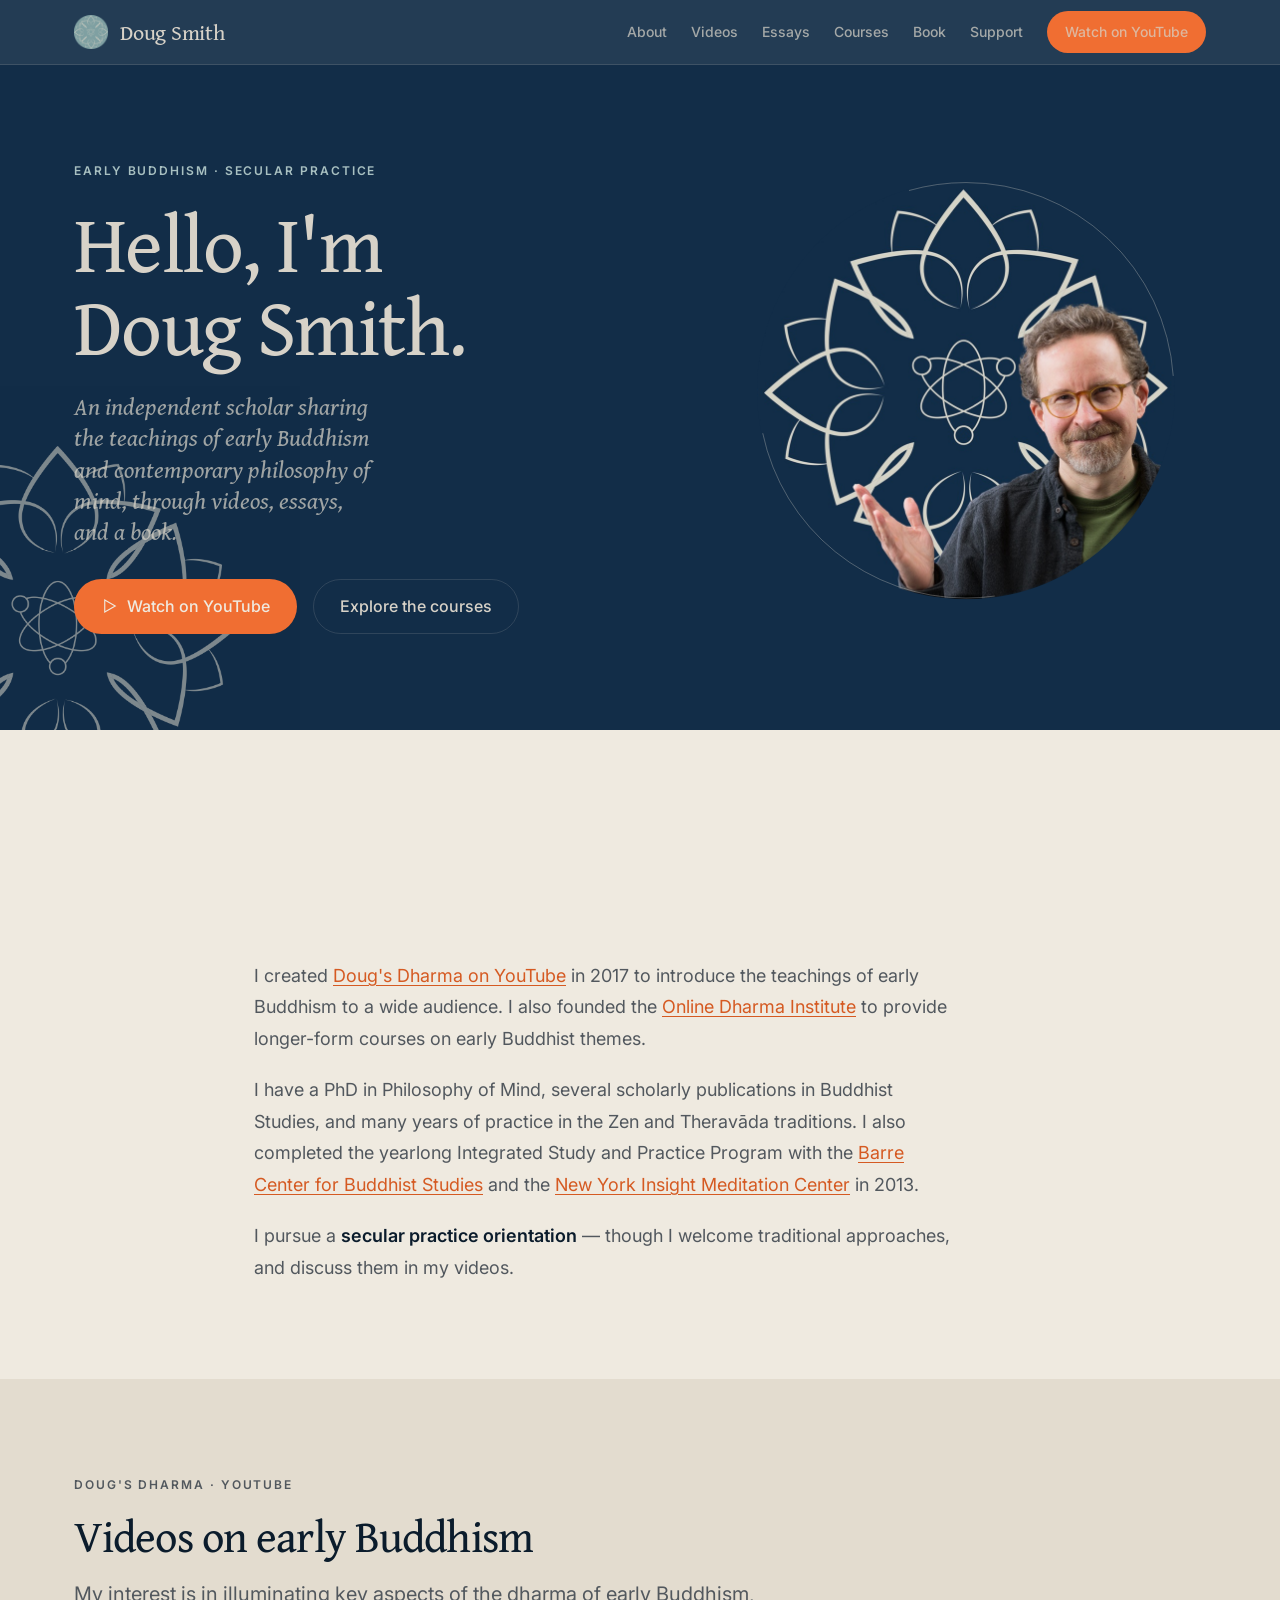
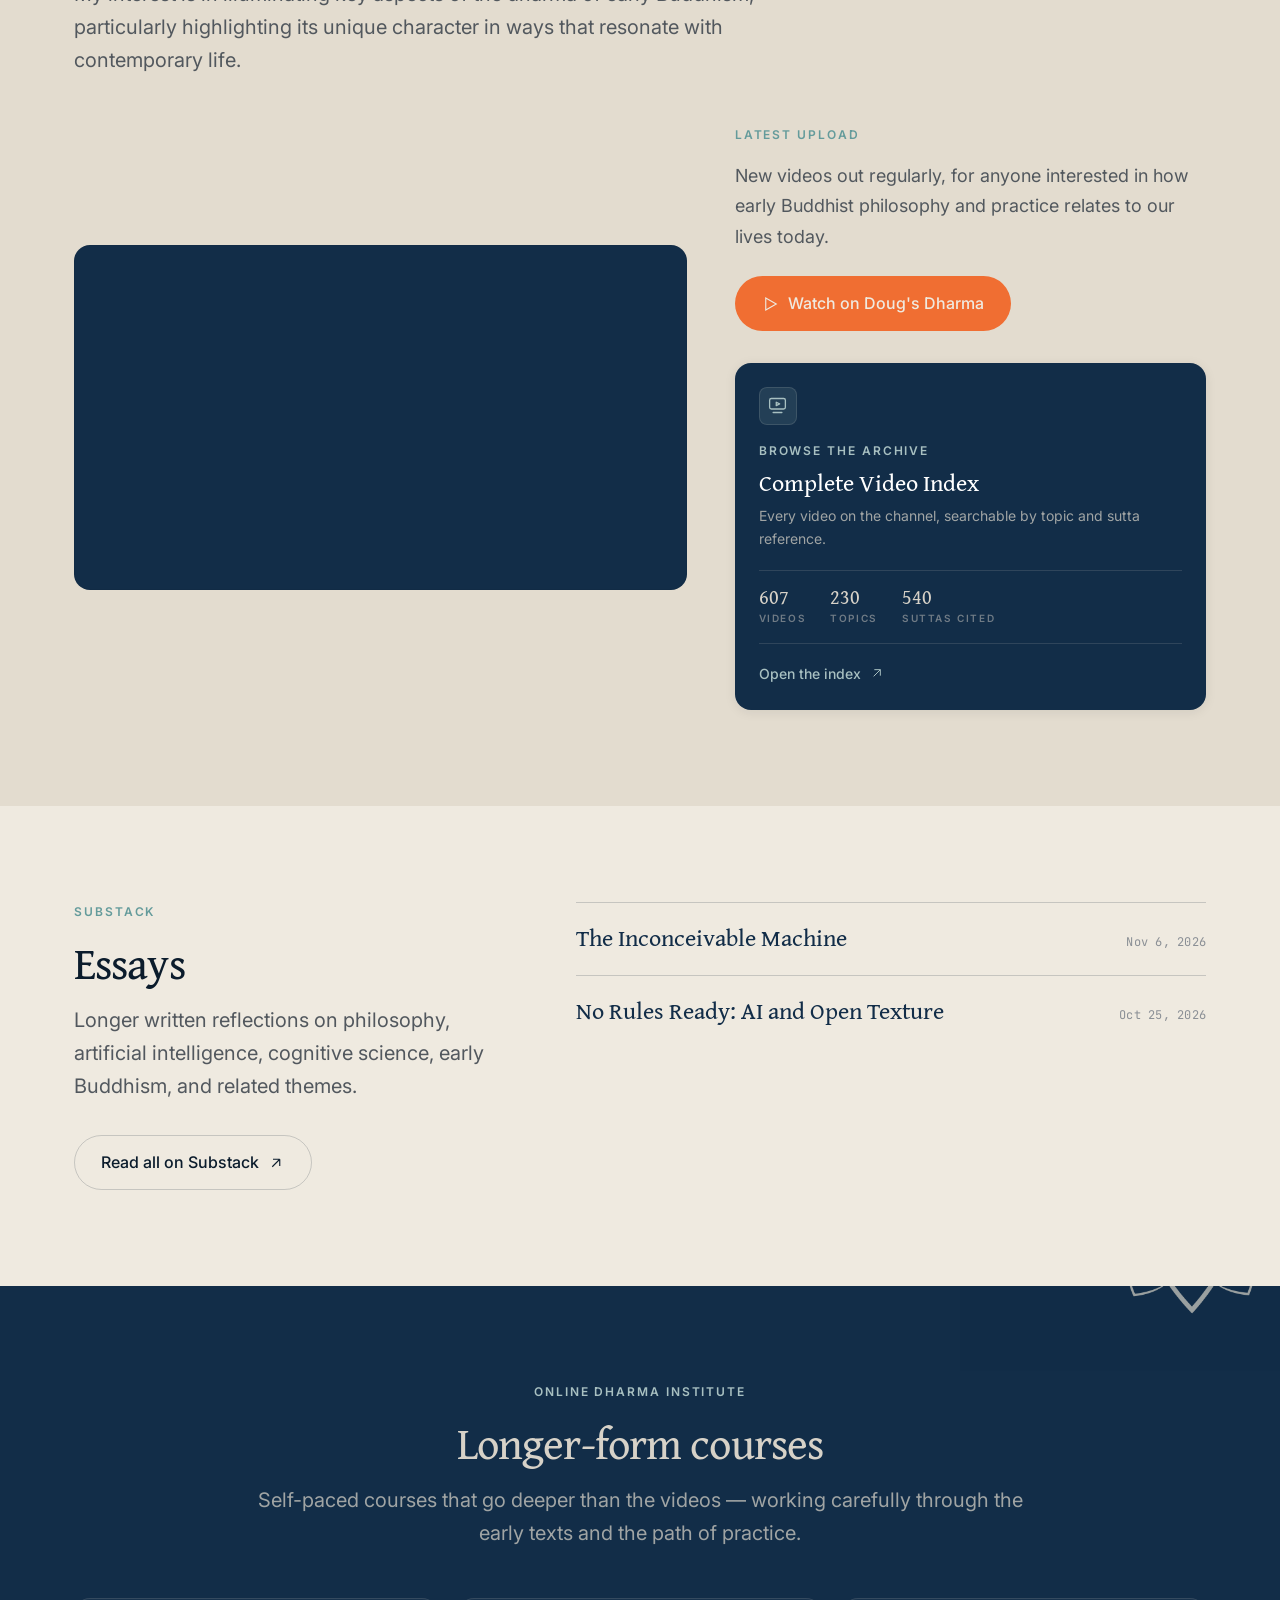
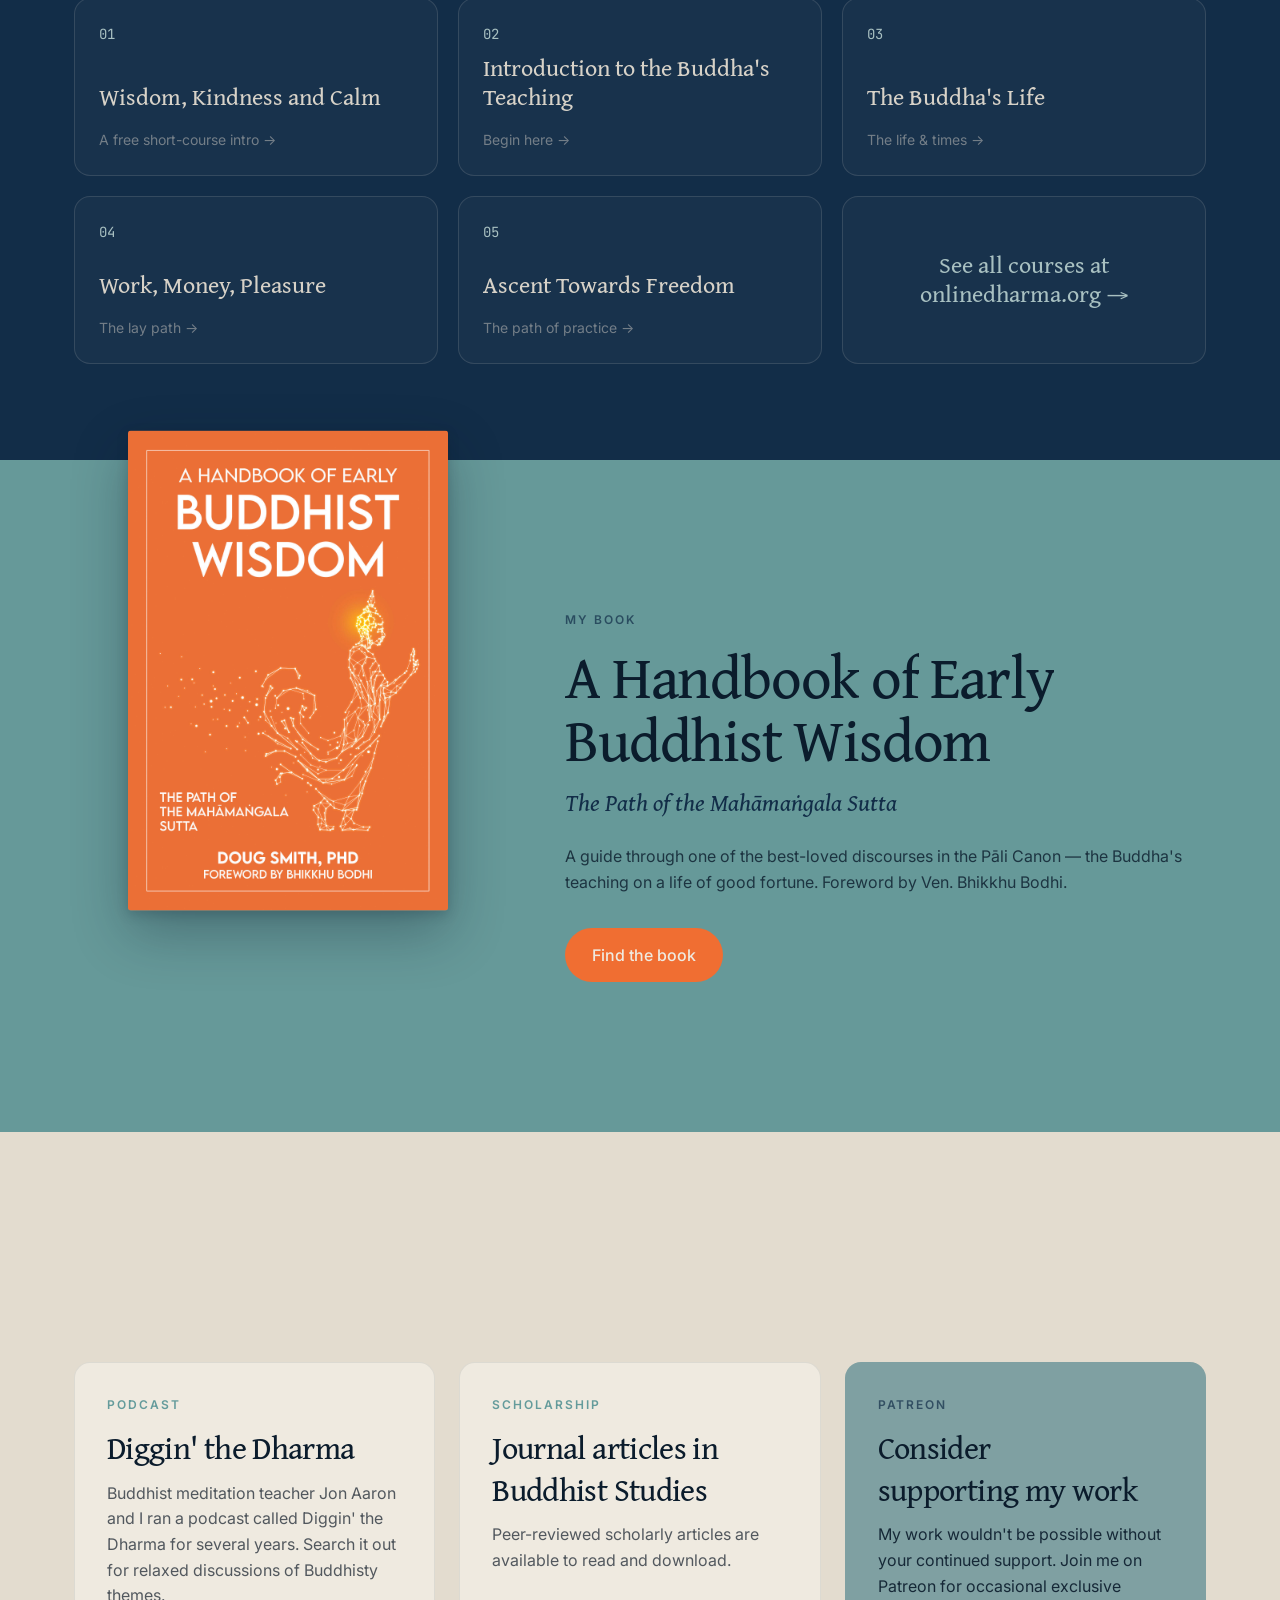
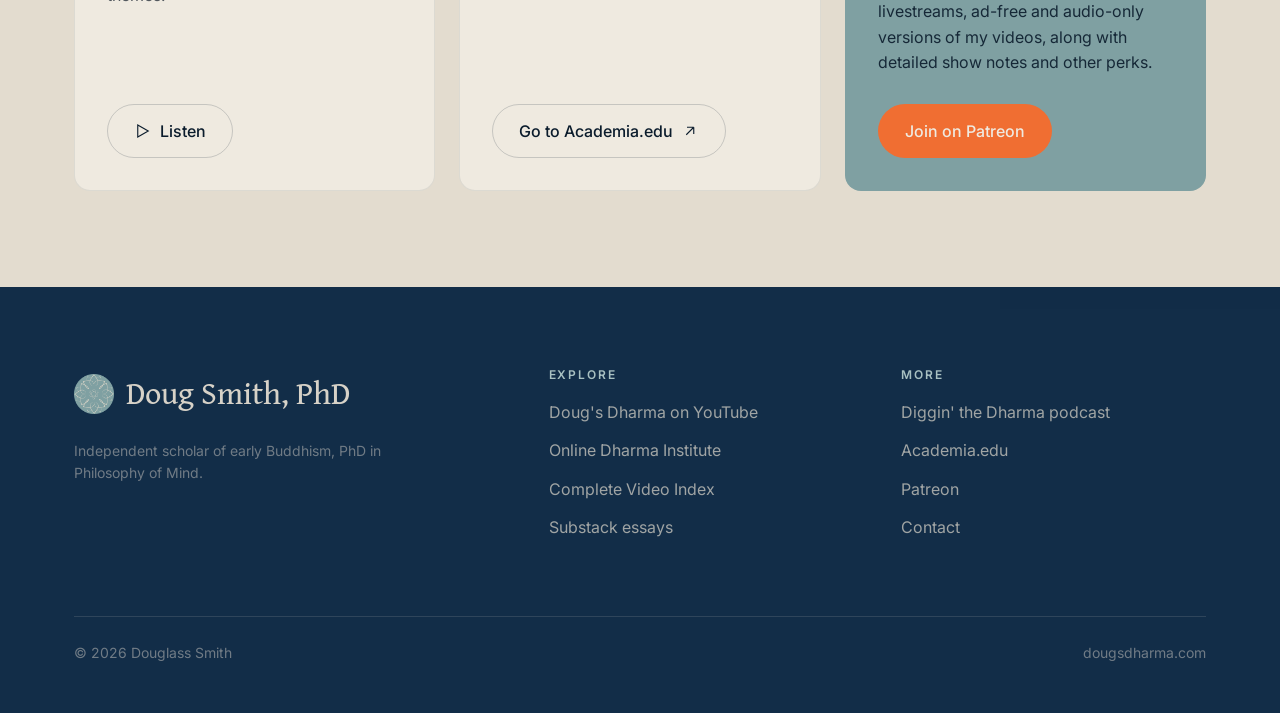
==== commit 4ccb3665: "Update site content (essays / video index counts)" ====
--- a/index.html
+++ b/index.html
@@ -546,9 +546,9 @@
         </div>
         <div class="essay-list" id="essay-list" data-stagger>
           <!-- ESSAYS:START — auto-updated by .github/workflows/update-essays.yml on each run. Keep both markers; the lines between them are regenerated. -->
+          <a class="essay reveal" href="https://dougsmithphd.substack.com/p/the-inconceivable-machine" target="_blank" rel="noopener"><span class="e-title">The Inconceivable Machine</span><span class="e-date">Nov 6, 2026</span></a>
           <a class="essay reveal" href="https://dougsmithphd.substack.com/p/no-rules-ready-ai-and-open-texture" target="_blank" rel="noopener"><span class="e-title">No Rules Ready: AI and Open Texture</span><span class="e-date">Oct 25, 2026</span></a>
           <a class="essay reveal" href="https://dougsmithphd.substack.com/p/there-never-was-a-box" target="_blank" rel="noopener"><span class="e-title">There Never Was a Box</span><span class="e-date">Oct 2, 2026</span></a>
-          <a class="essay reveal" href="https://dougsmithphd.substack.com/p/they-were-thirty-seven-percent-biological" target="_blank" rel="noopener"><span class="e-title">They Were Thirty-Seven Percent Biological</span><span class="e-date">Sep 8, 2026</span></a>
           <!-- ESSAYS:END -->
         </div>
       </div>
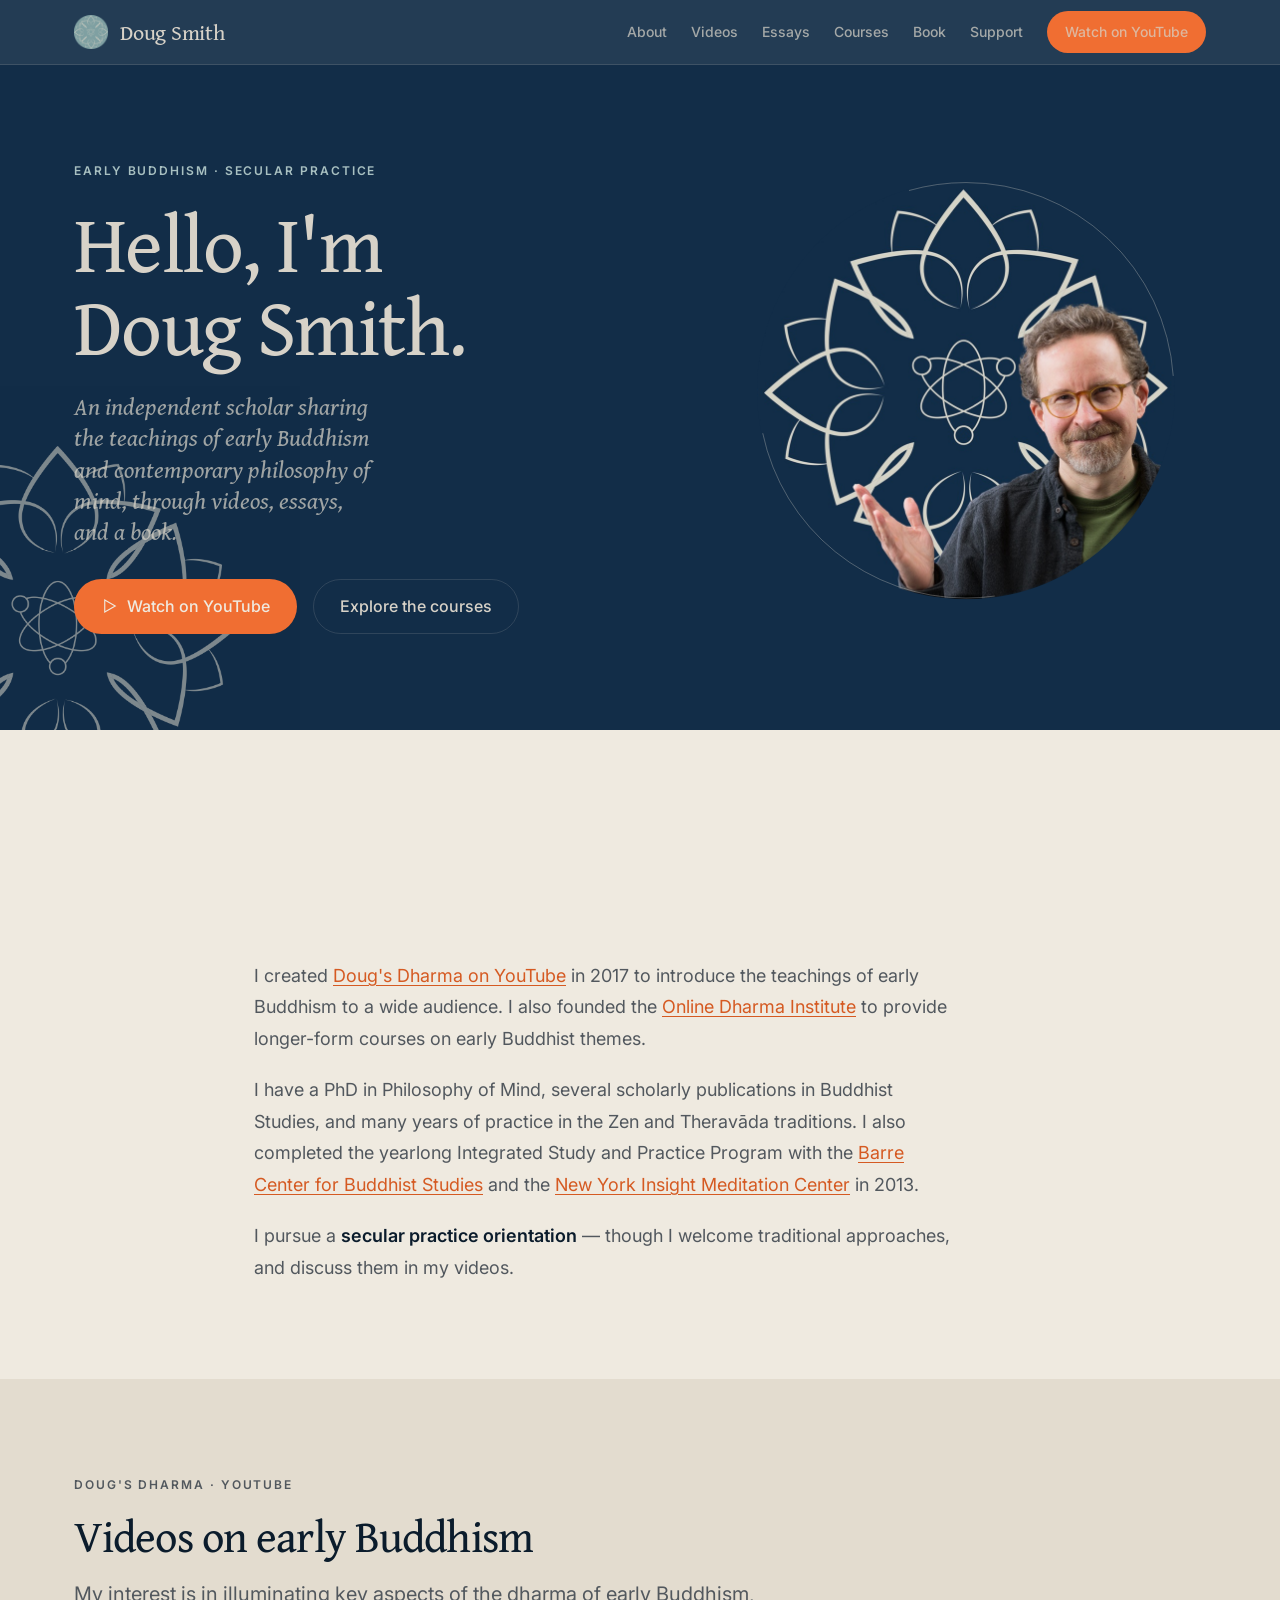
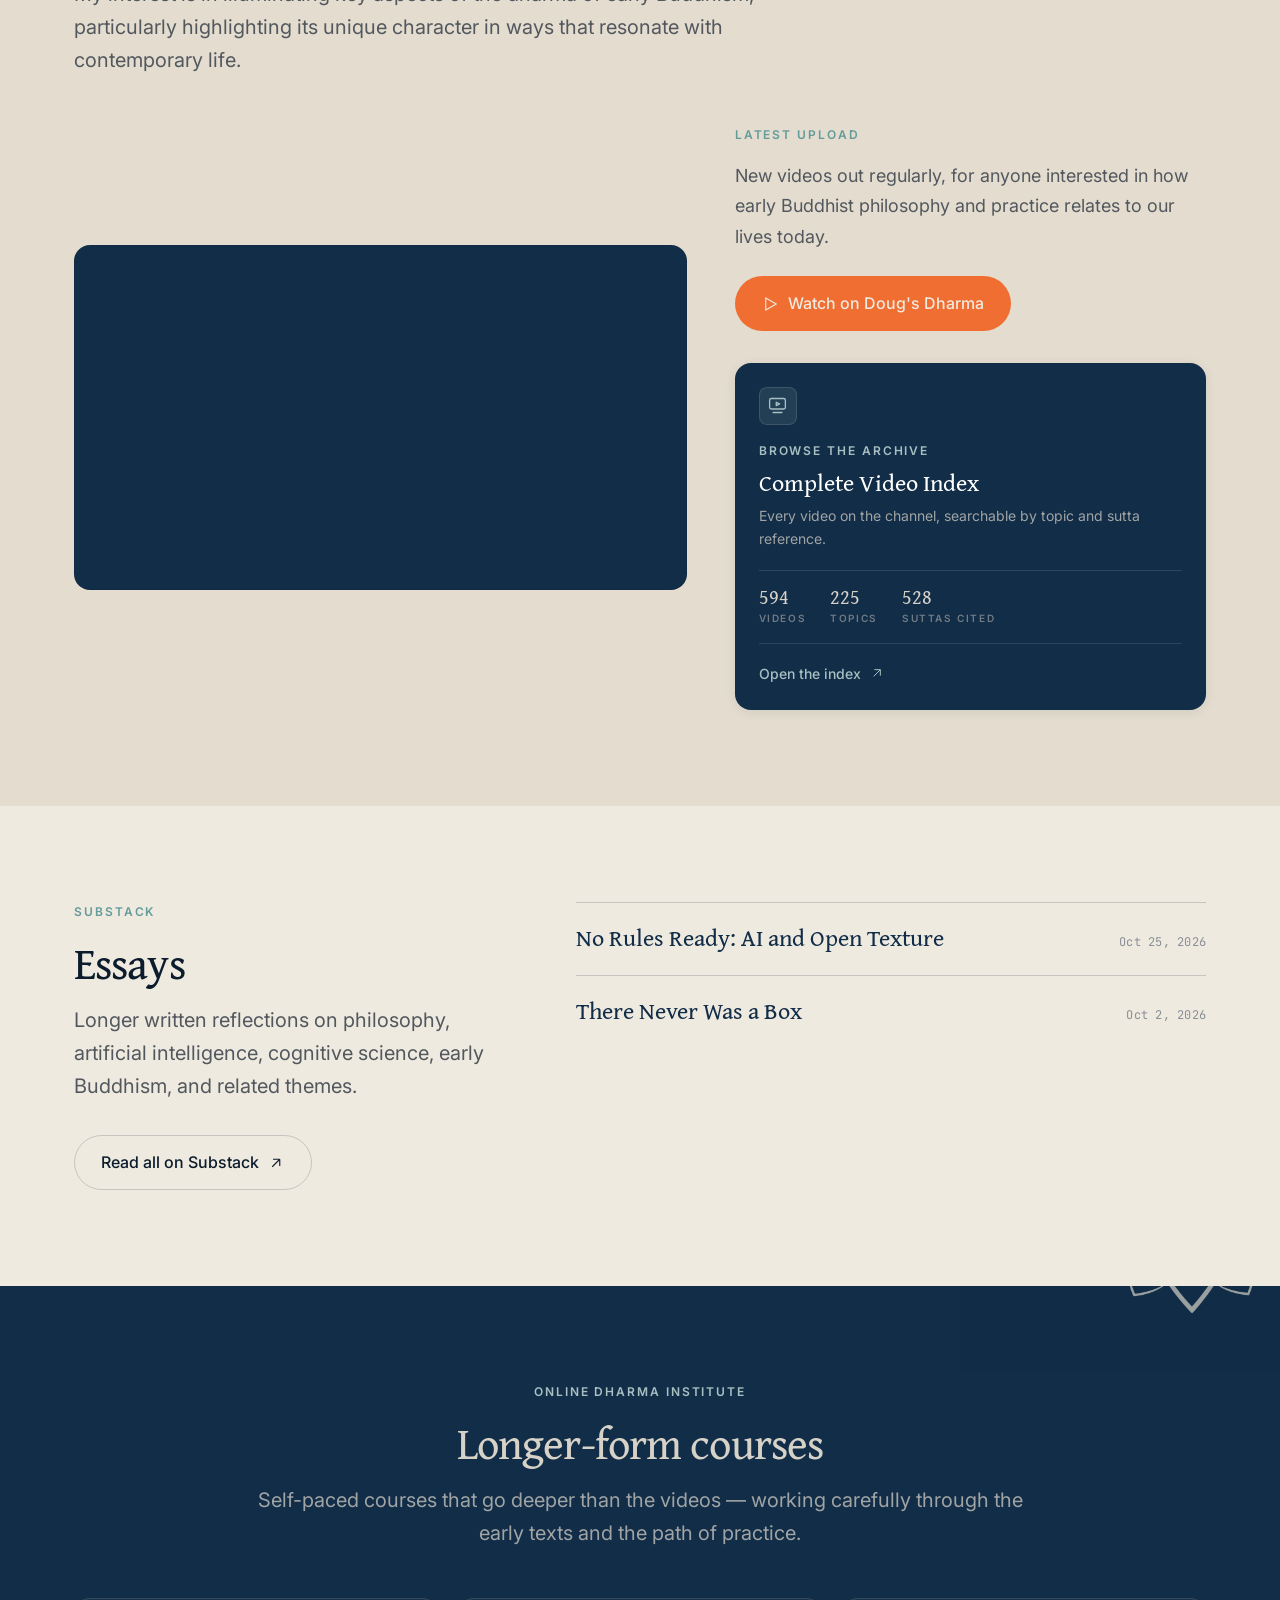
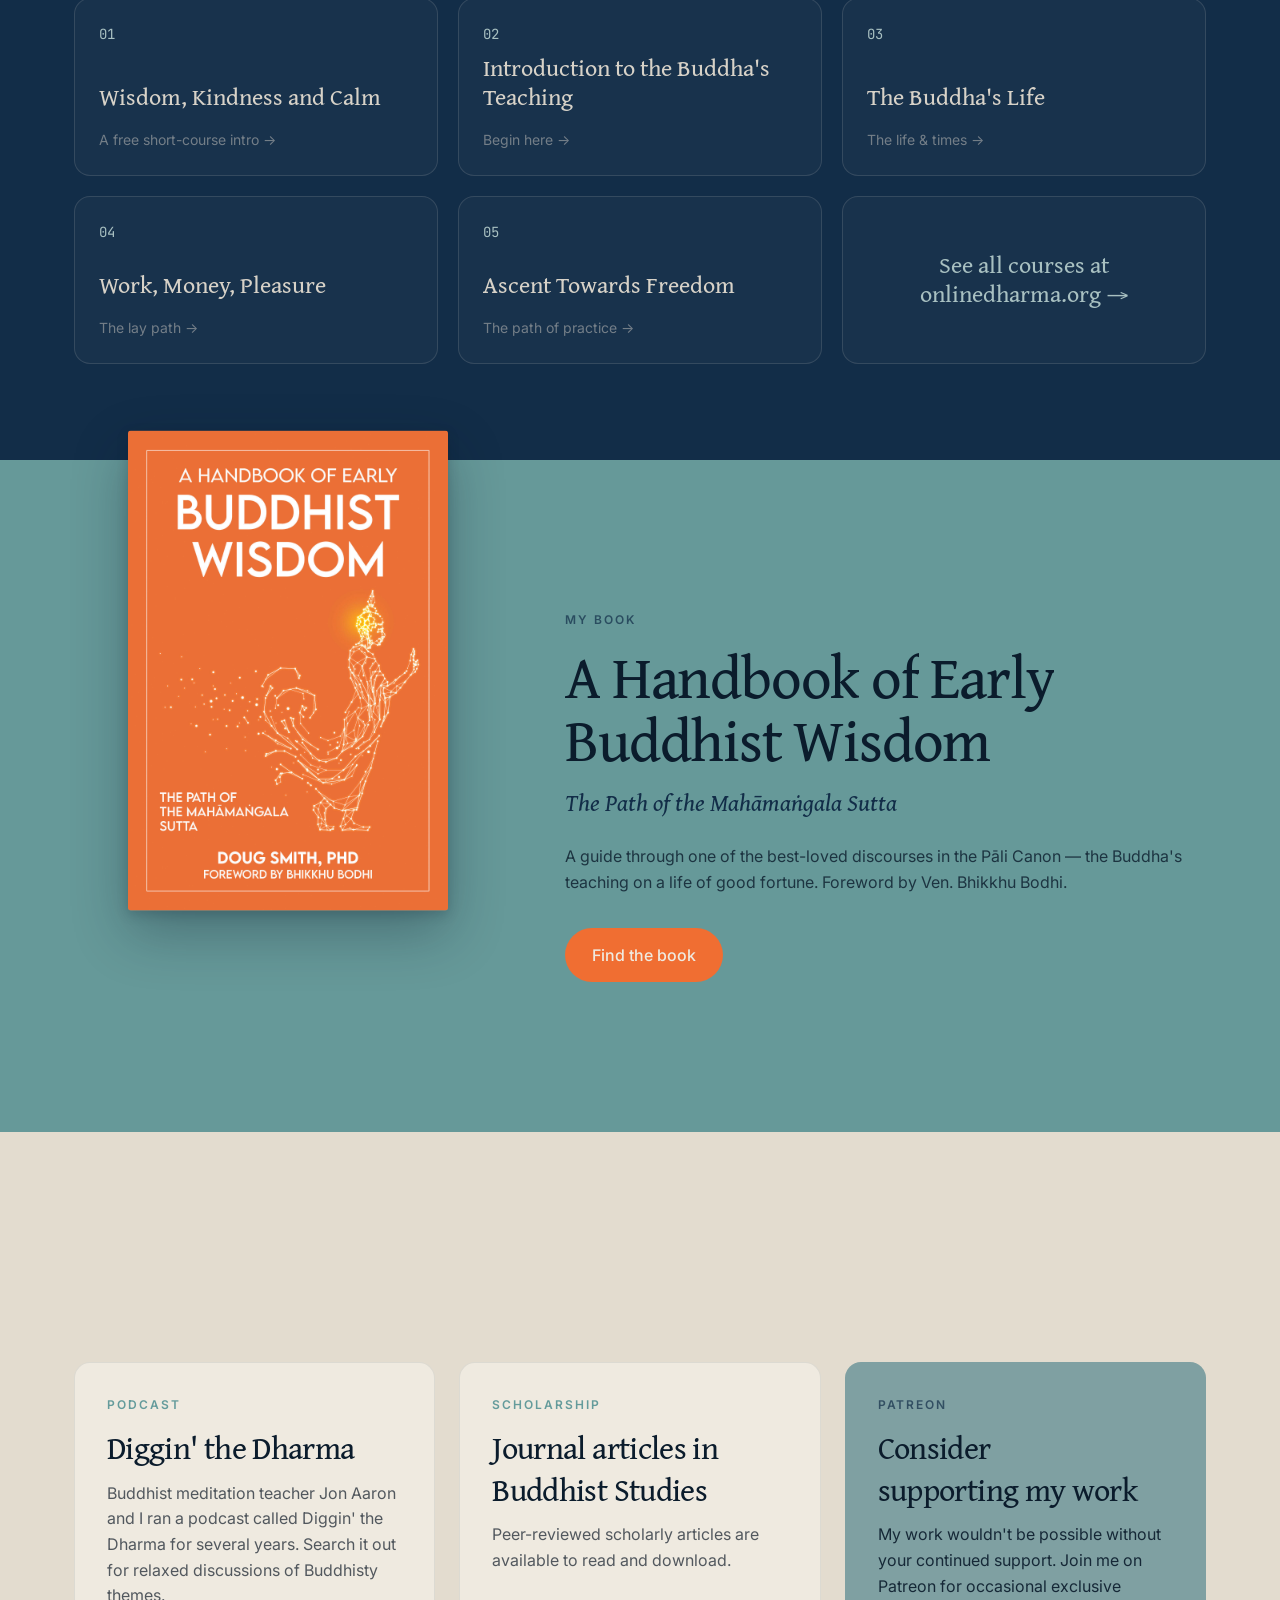
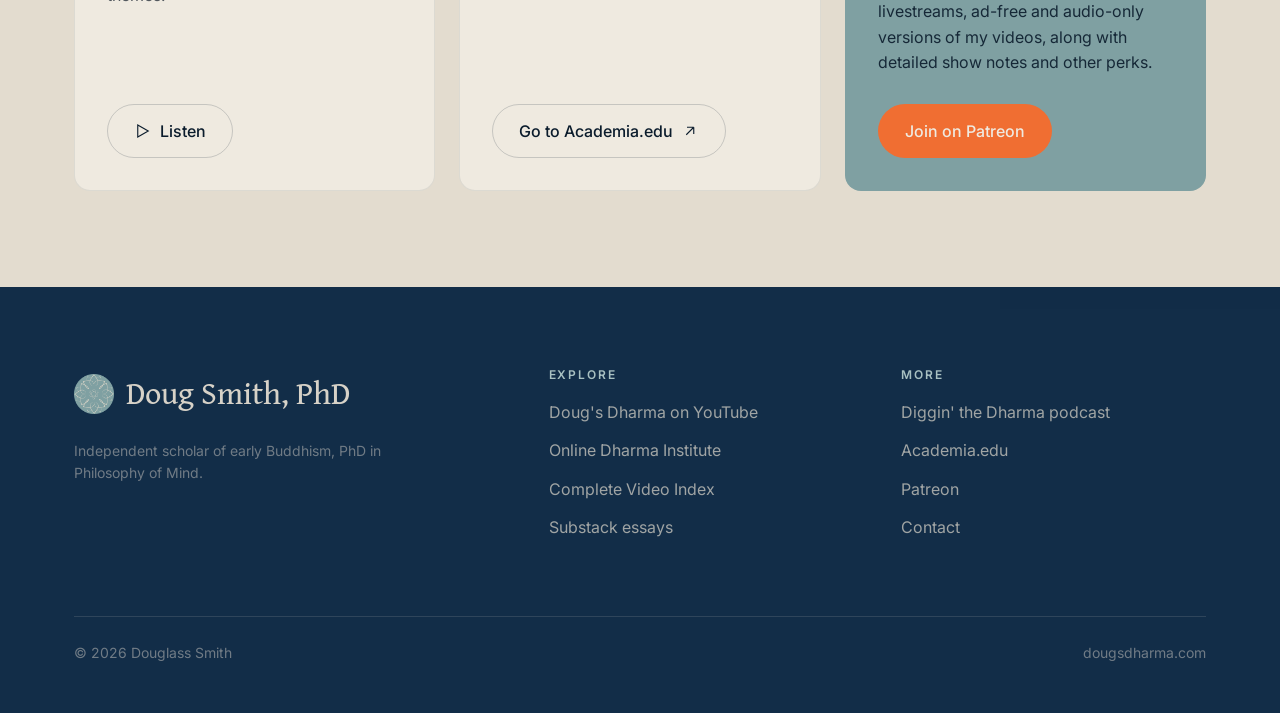
==== commit 6dc9ca43: "Update site content (essays / video index counts)" ====
--- a/index.html
+++ b/index.html
@@ -546,9 +546,9 @@
         </div>
         <div class="essay-list" id="essay-list" data-stagger>
           <!-- ESSAYS:START — auto-updated by .github/workflows/update-essays.yml on each run. Keep both markers; the lines between them are regenerated. -->
-          <a class="essay reveal" href="https://dougsmithphd.substack.com/p/the-inconceivable-machine" target="_blank" rel="noopener"><span class="e-title">The Inconceivable Machine</span><span class="e-date">Nov 6, 2026</span></a>
           <a class="essay reveal" href="https://dougsmithphd.substack.com/p/no-rules-ready-ai-and-open-texture" target="_blank" rel="noopener"><span class="e-title">No Rules Ready: AI and Open Texture</span><span class="e-date">Oct 25, 2026</span></a>
           <a class="essay reveal" href="https://dougsmithphd.substack.com/p/there-never-was-a-box" target="_blank" rel="noopener"><span class="e-title">There Never Was a Box</span><span class="e-date">Oct 2, 2026</span></a>
+          <a class="essay reveal" href="https://dougsmithphd.substack.com/p/they-were-thirty-seven-percent-biological" target="_blank" rel="noopener"><span class="e-title">They Were Thirty-Seven Percent Biological</span><span class="e-date">Sep 8, 2026</span></a>
           <!-- ESSAYS:END -->
         </div>
       </div>
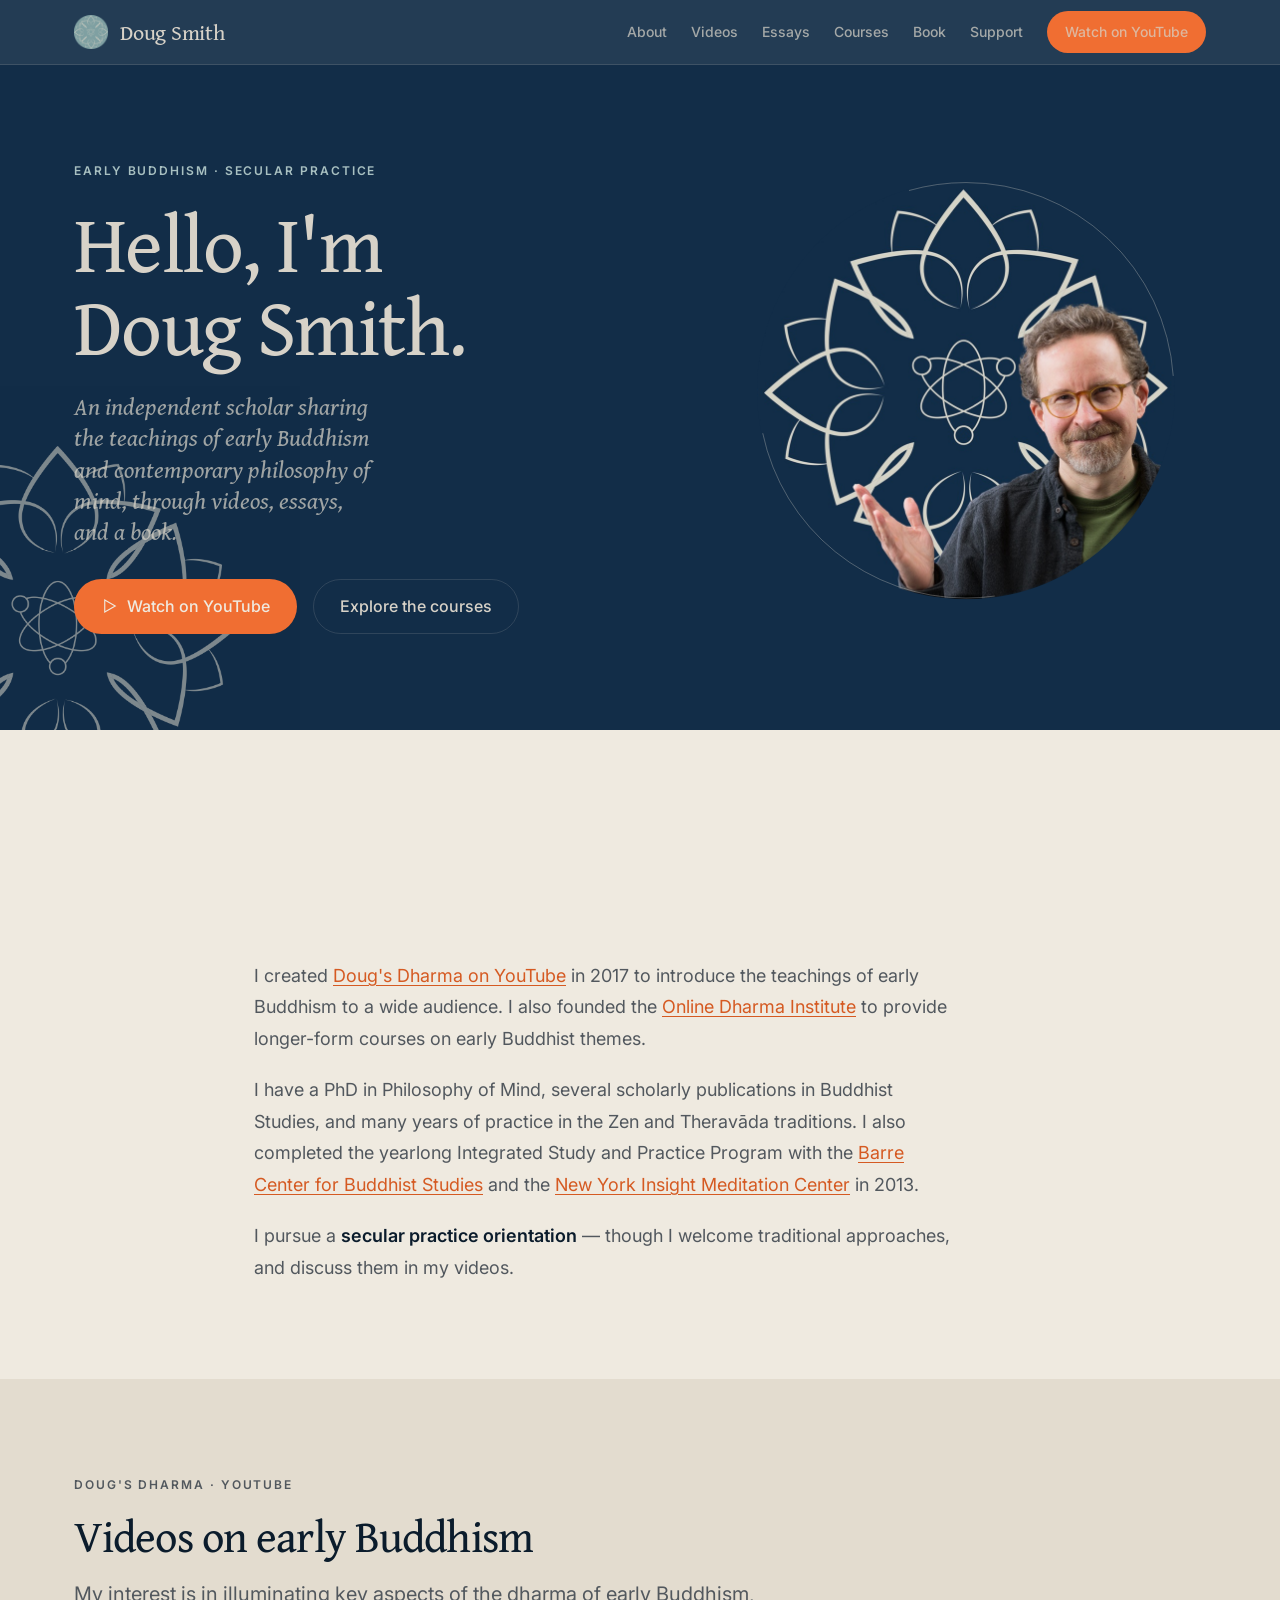
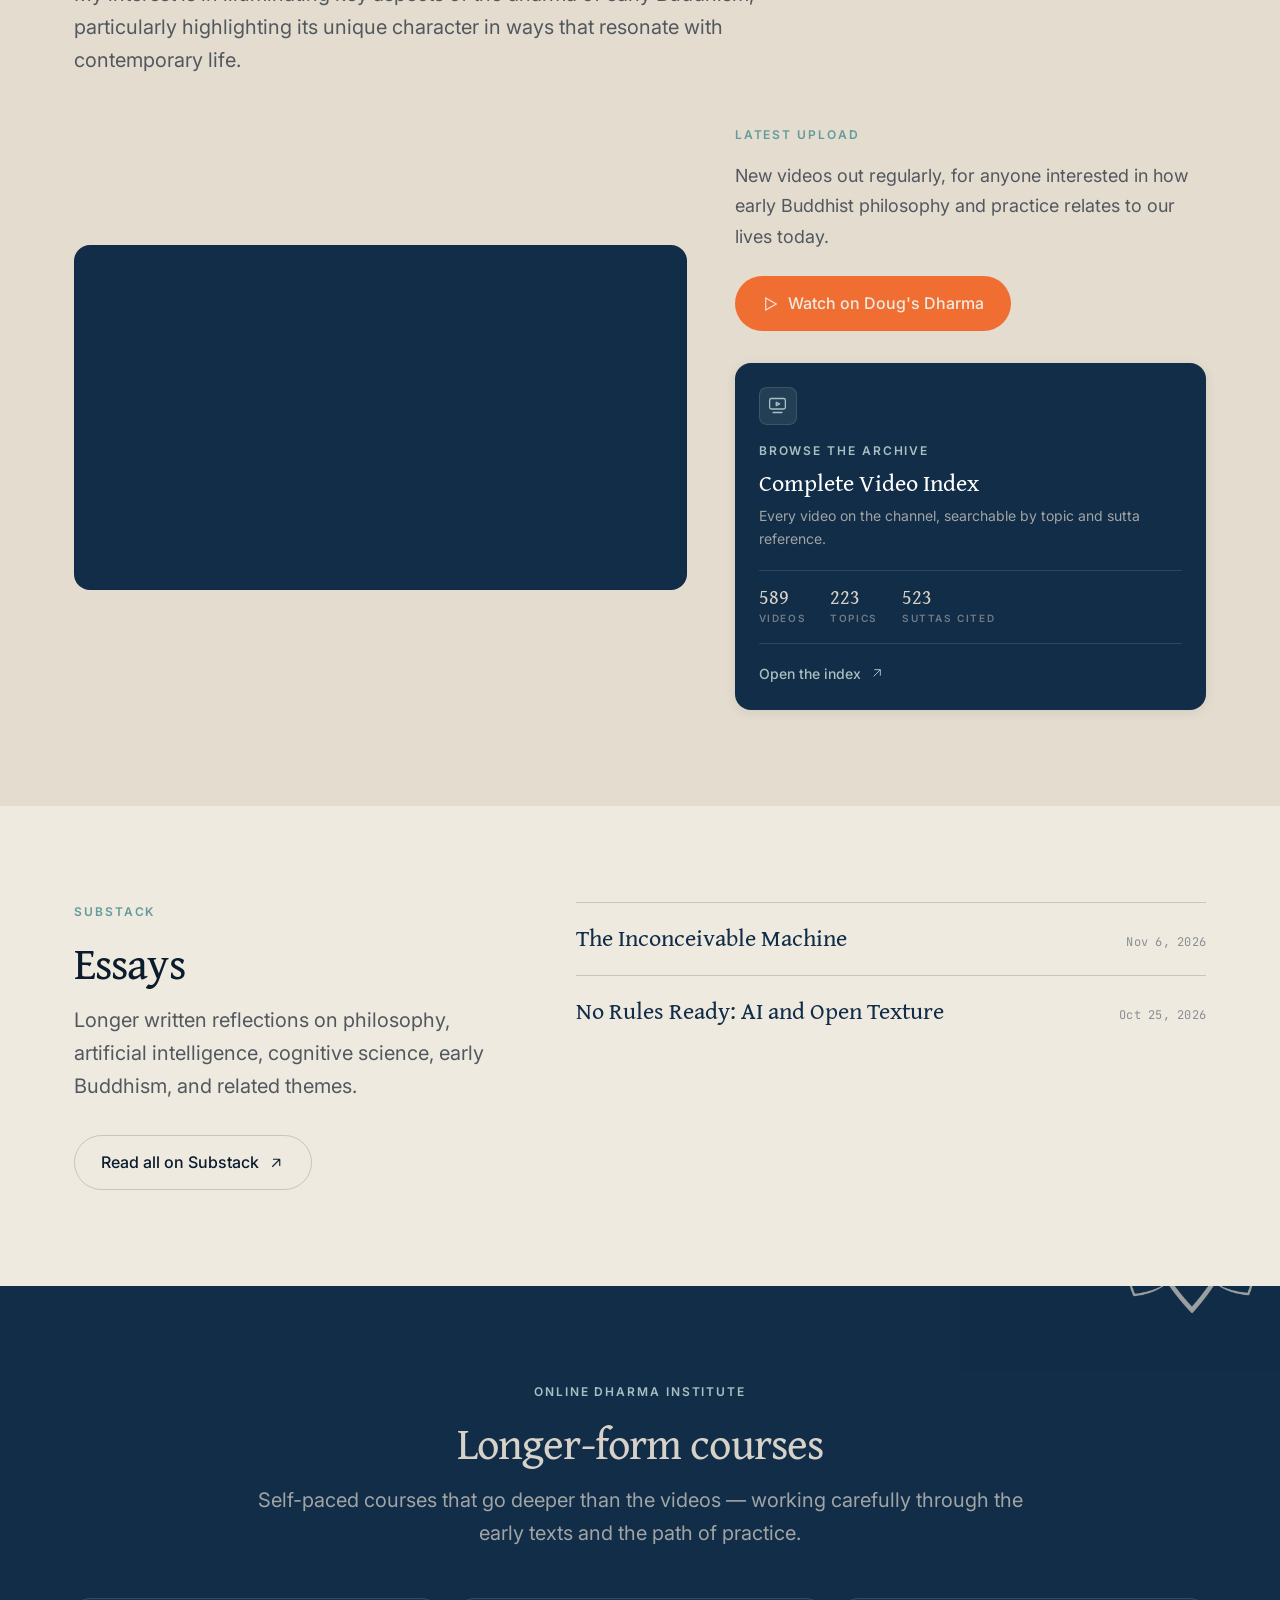
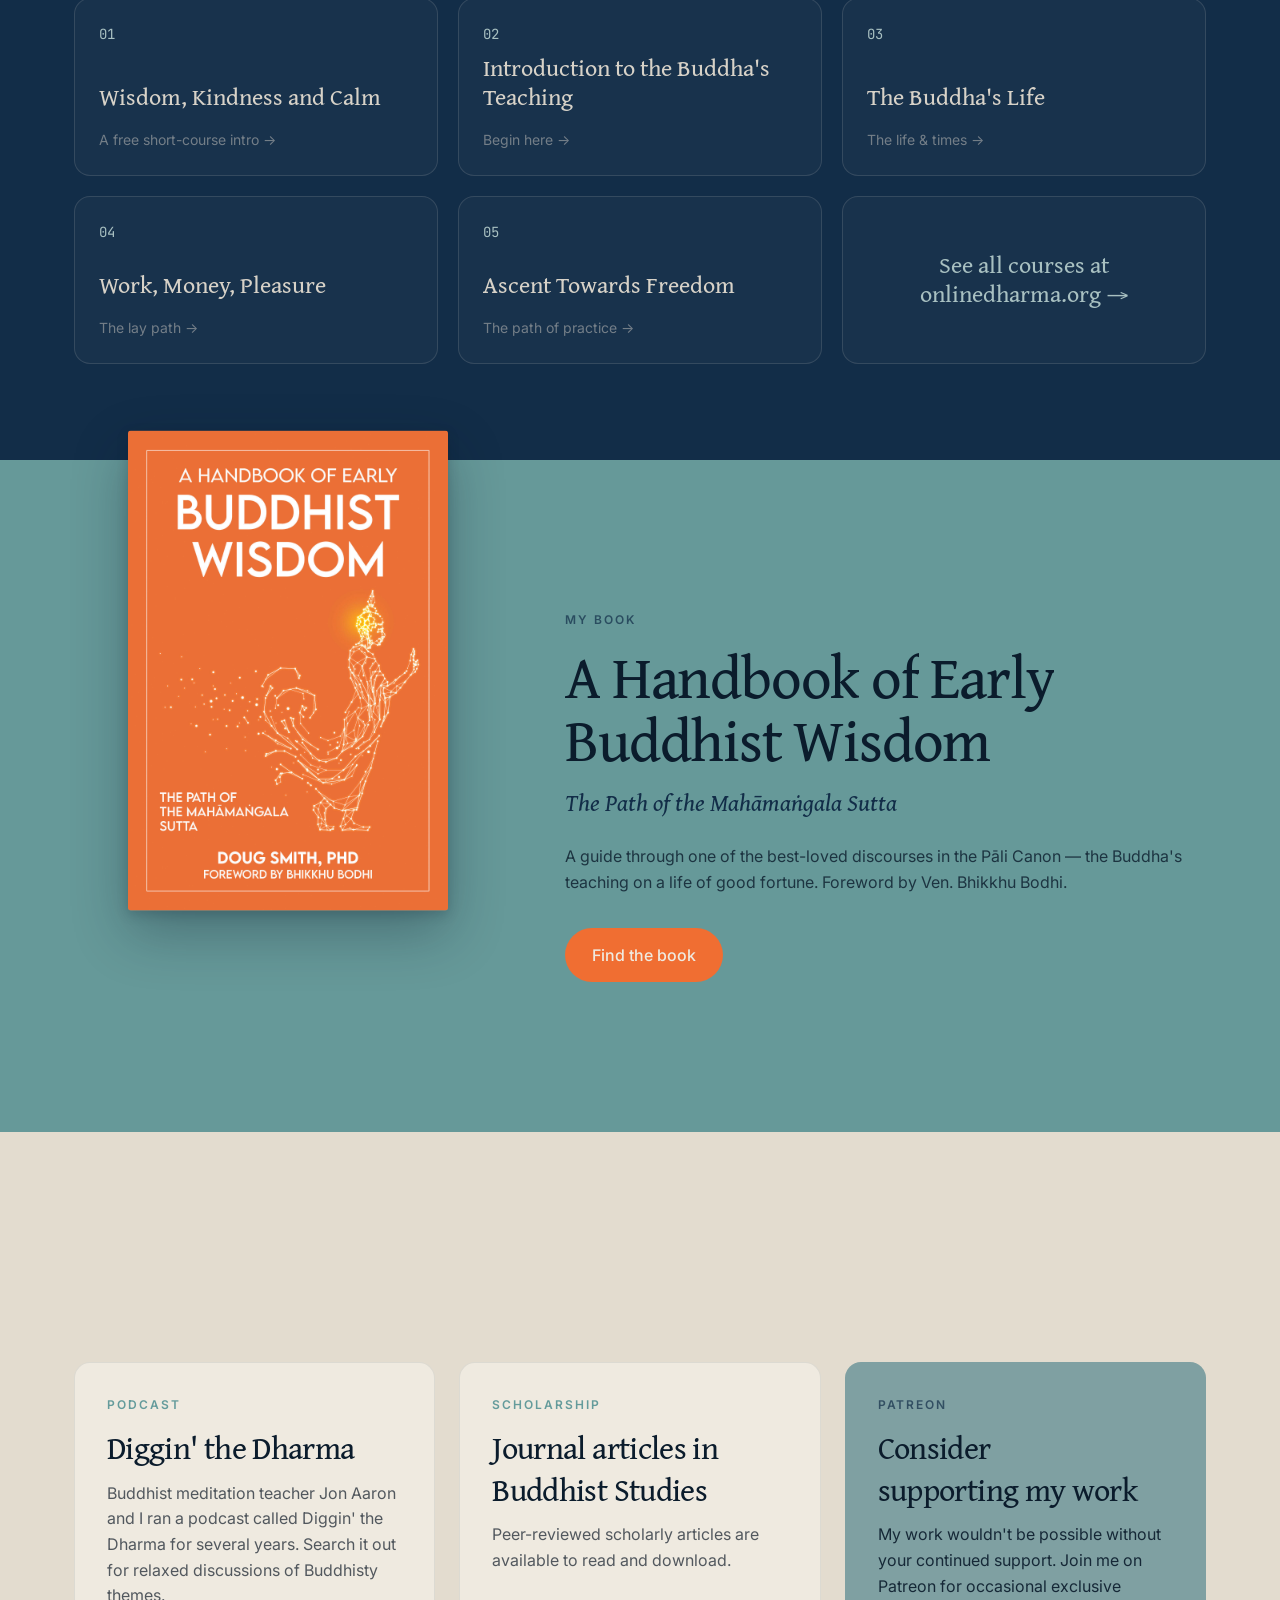
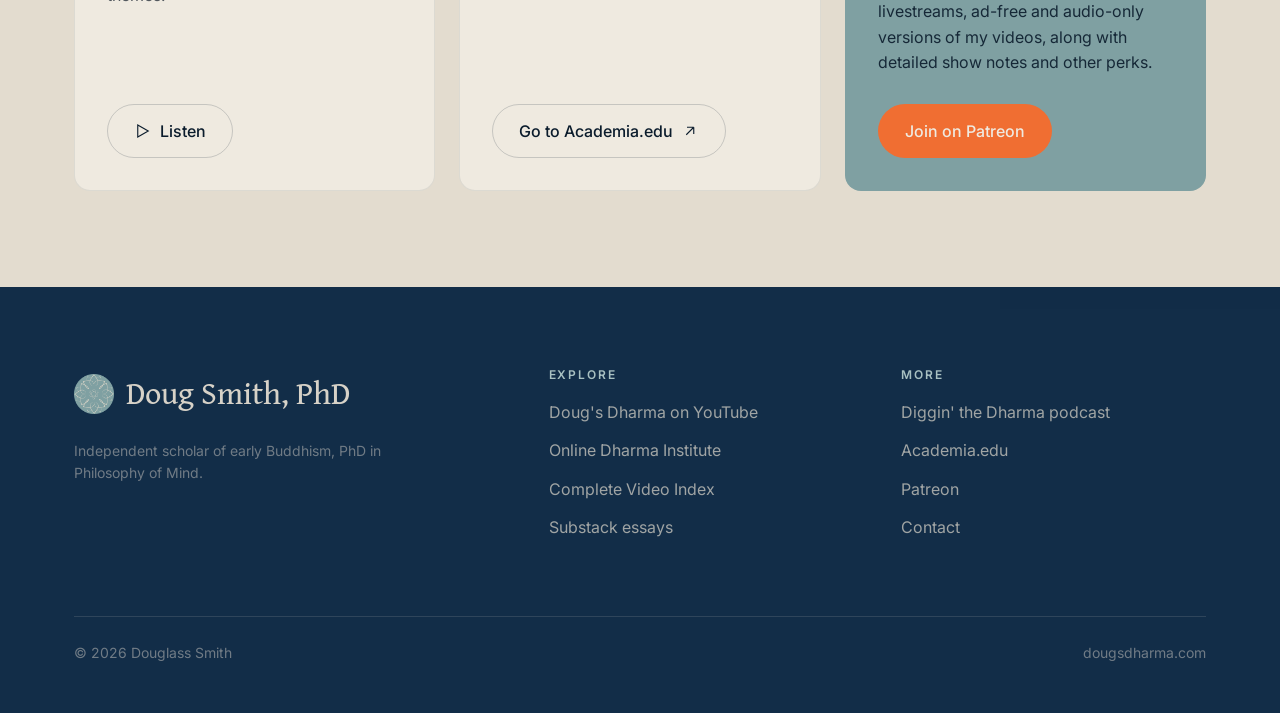
==== commit 73af1c3c: "Update site content (essays / video index counts)" ====
--- a/index.html
+++ b/index.html
@@ -546,9 +546,9 @@
         </div>
         <div class="essay-list" id="essay-list" data-stagger>
           <!-- ESSAYS:START — auto-updated by .github/workflows/update-essays.yml on each run. Keep both markers; the lines between them are regenerated. -->
+          <a class="essay reveal" href="https://dougsmithphd.substack.com/p/the-inconceivable-machine" target="_blank" rel="noopener"><span class="e-title">The Inconceivable Machine</span><span class="e-date">Nov 6, 2026</span></a>
           <a class="essay reveal" href="https://dougsmithphd.substack.com/p/no-rules-ready-ai-and-open-texture" target="_blank" rel="noopener"><span class="e-title">No Rules Ready: AI and Open Texture</span><span class="e-date">Oct 25, 2026</span></a>
           <a class="essay reveal" href="https://dougsmithphd.substack.com/p/there-never-was-a-box" target="_blank" rel="noopener"><span class="e-title">There Never Was a Box</span><span class="e-date">Oct 2, 2026</span></a>
-          <a class="essay reveal" href="https://dougsmithphd.substack.com/p/they-were-thirty-seven-percent-biological" target="_blank" rel="noopener"><span class="e-title">They Were Thirty-Seven Percent Biological</span><span class="e-date">Sep 8, 2026</span></a>
           <!-- ESSAYS:END -->
         </div>
       </div>
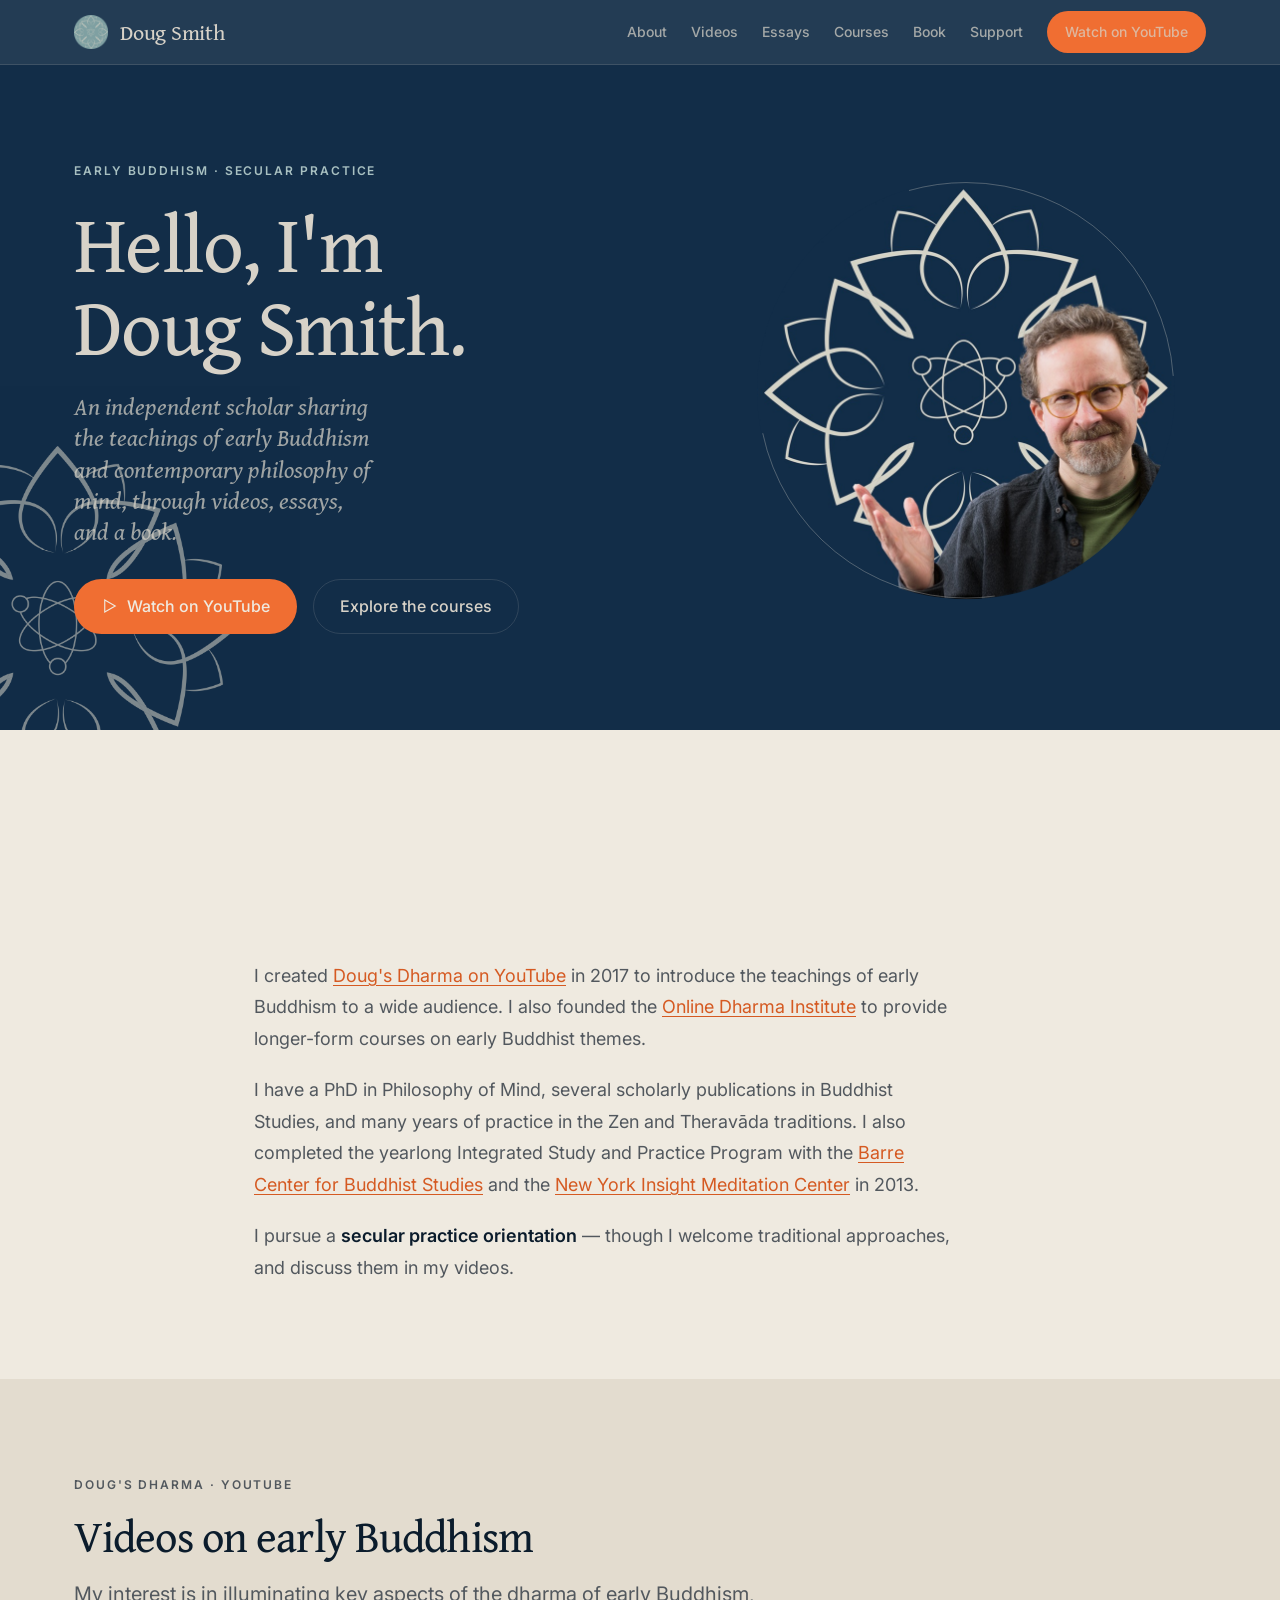
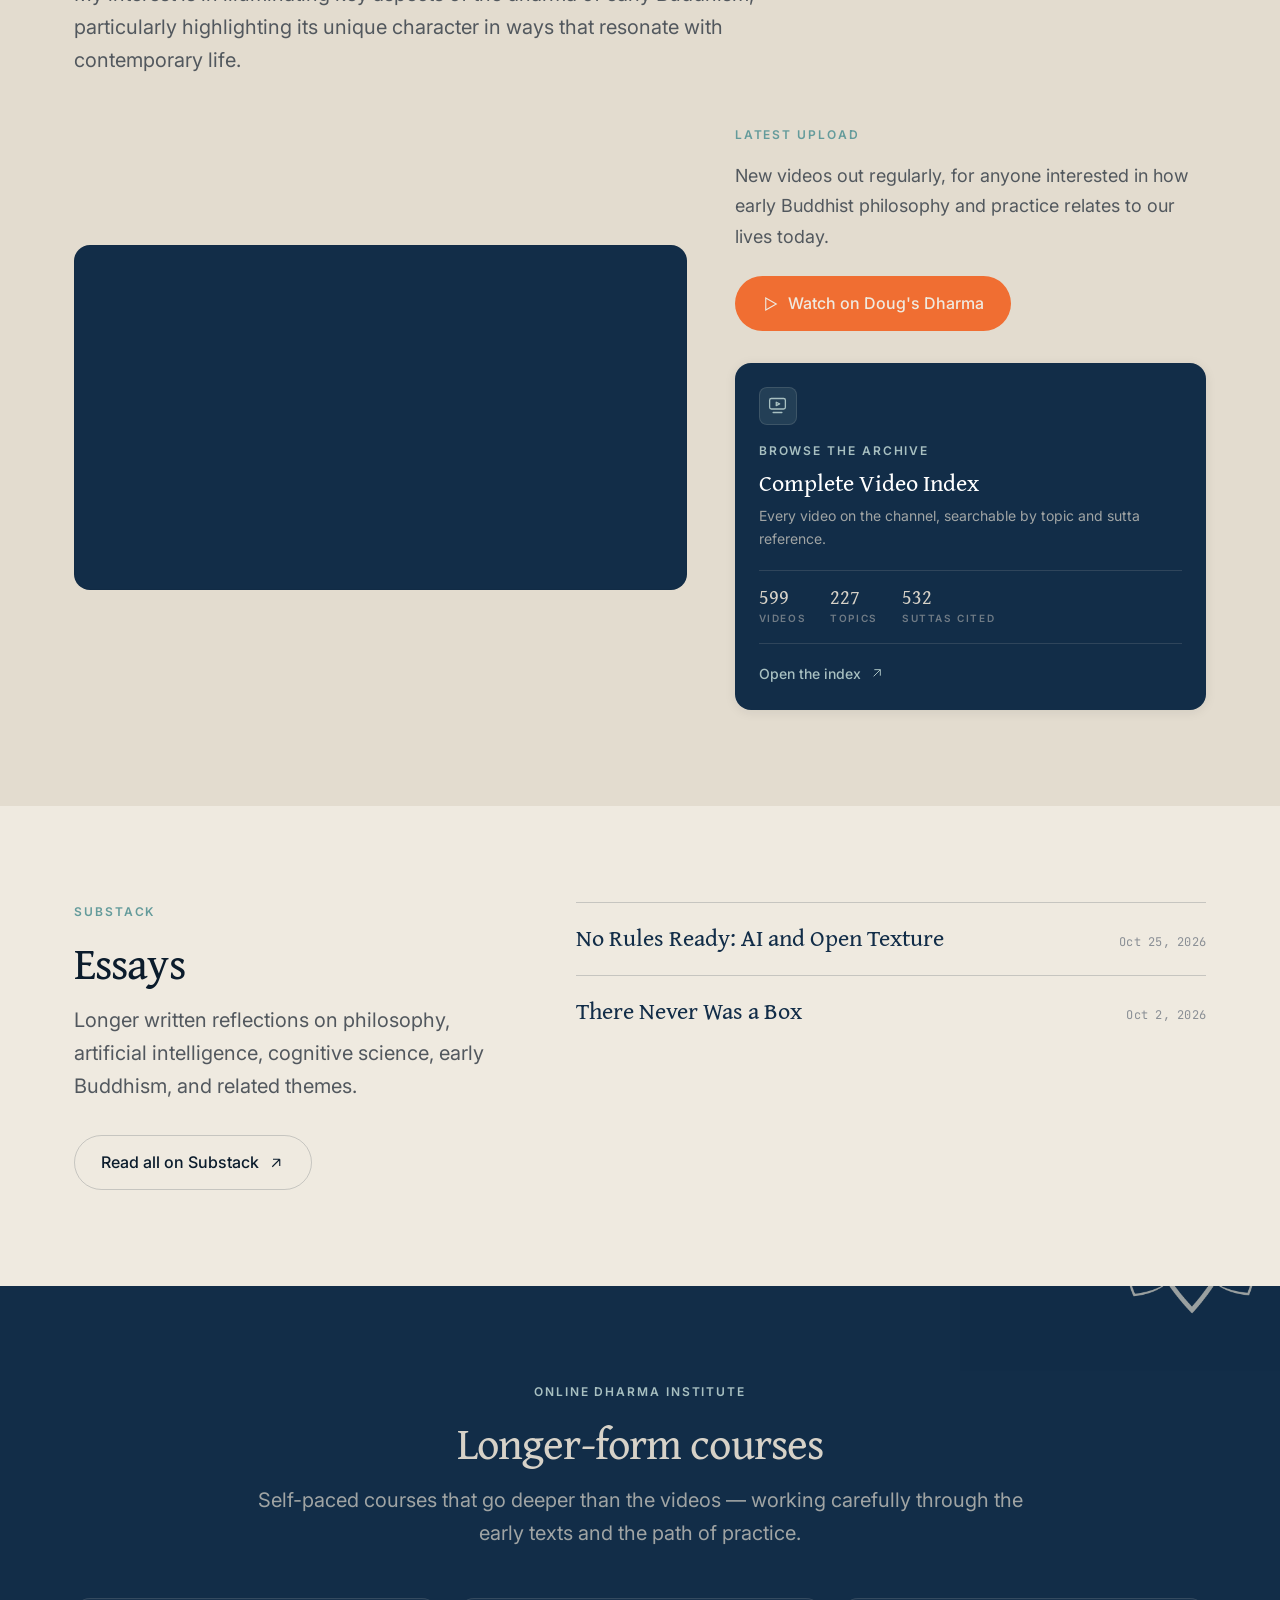
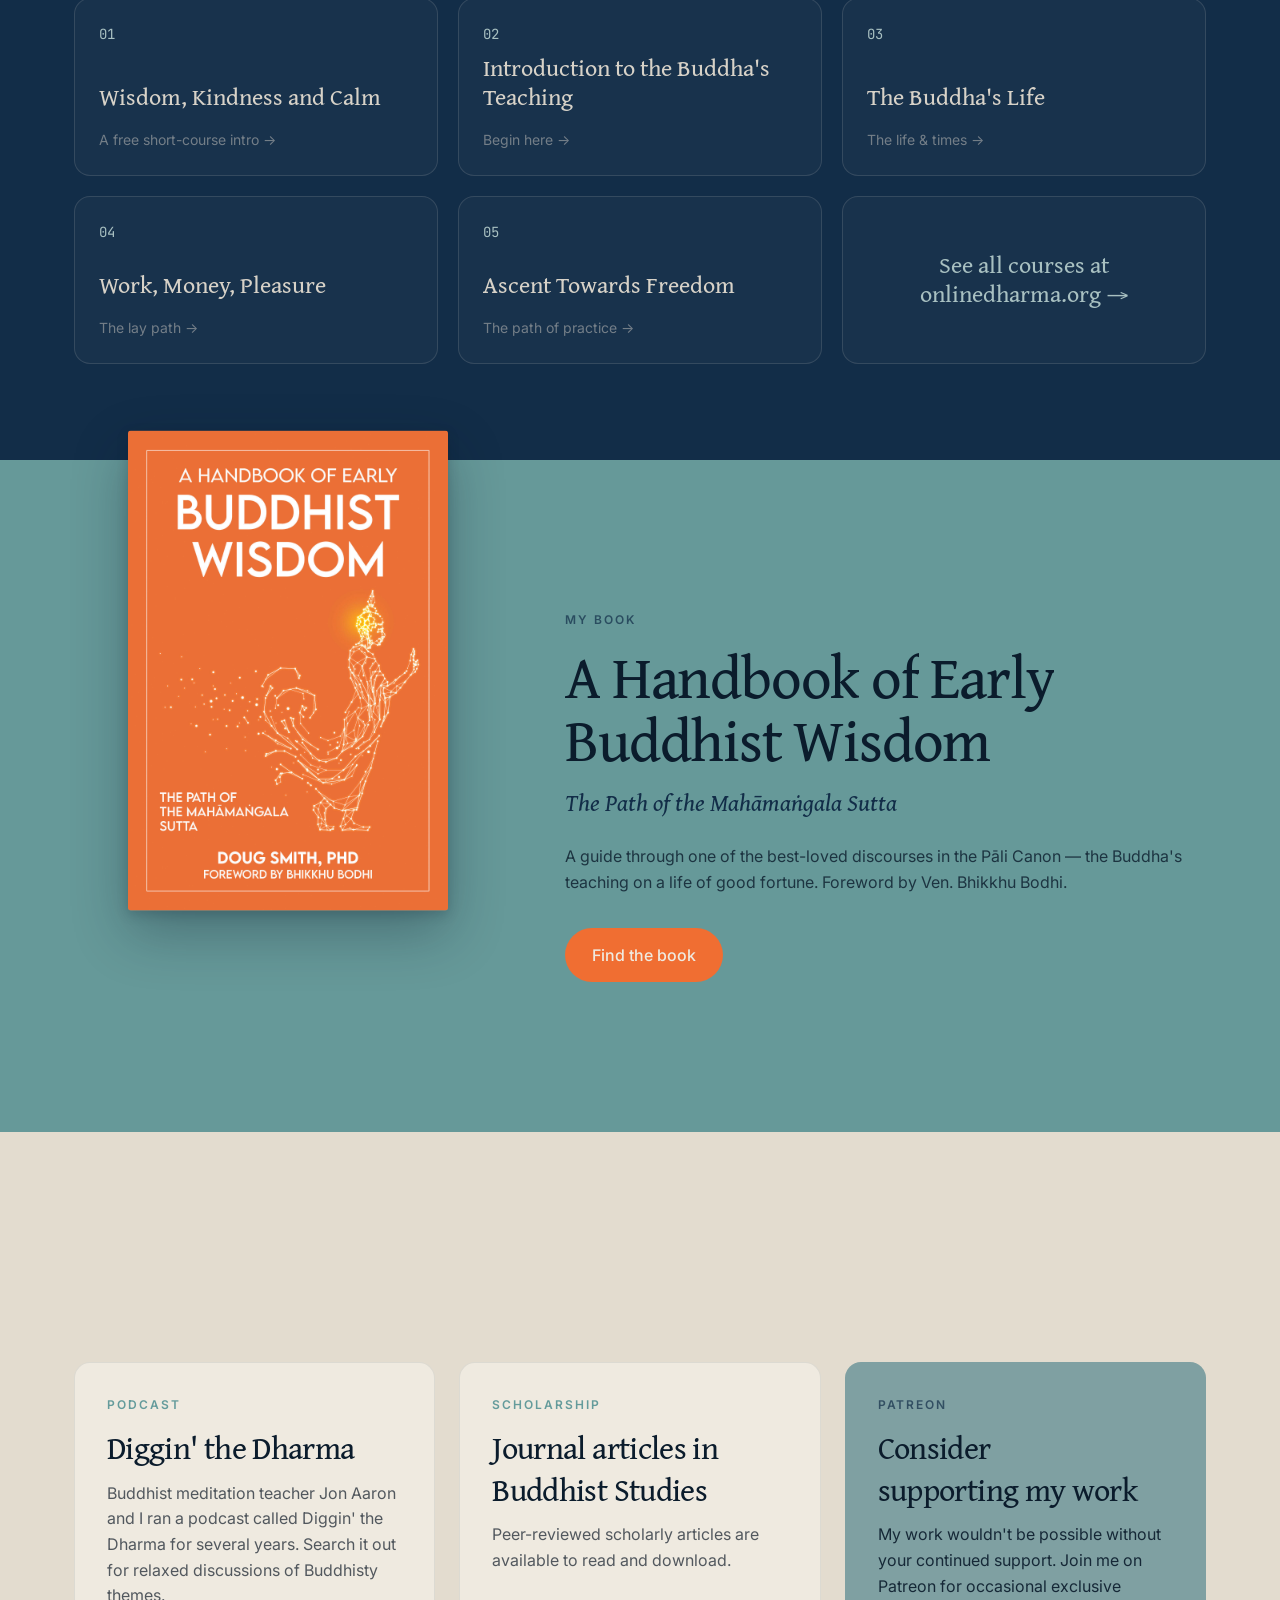
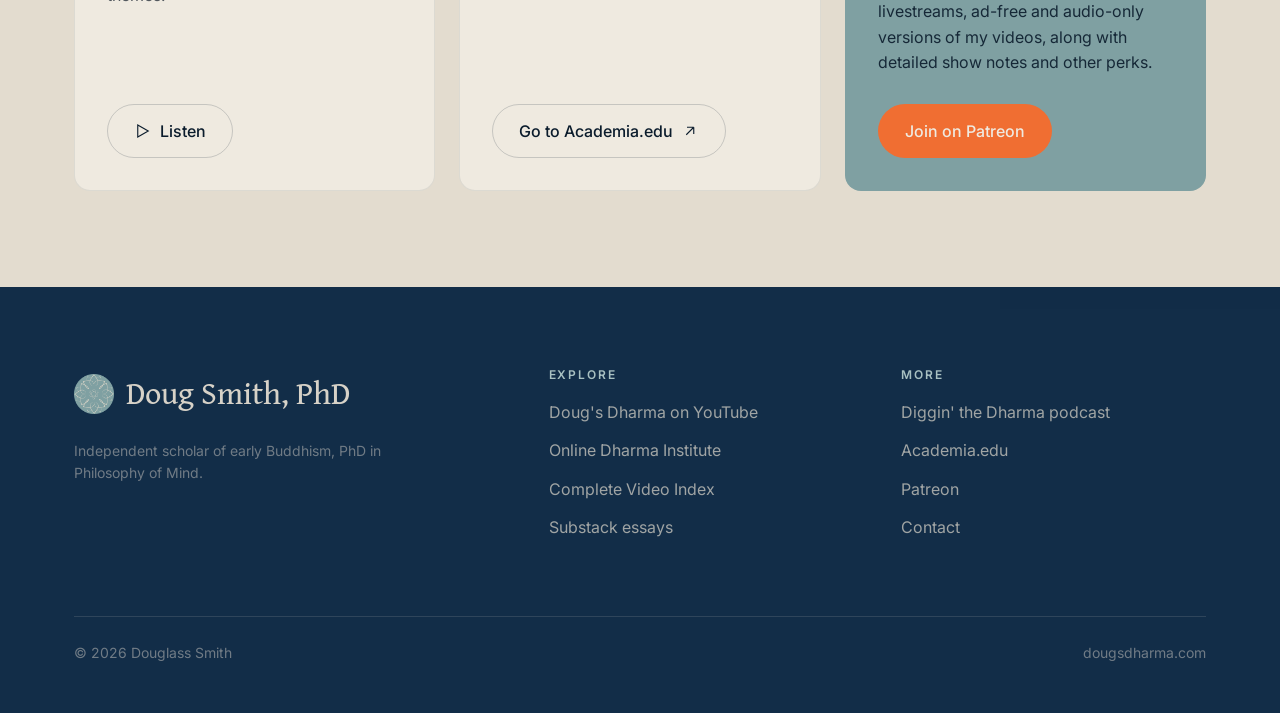
==== commit 8388eef2: "Update site content (essays / video index counts)" ====
--- a/index.html
+++ b/index.html
@@ -546,9 +546,9 @@
         </div>
         <div class="essay-list" id="essay-list" data-stagger>
           <!-- ESSAYS:START — auto-updated by .github/workflows/update-essays.yml on each run. Keep both markers; the lines between them are regenerated. -->
-          <a class="essay reveal" href="https://dougsmithphd.substack.com/p/the-inconceivable-machine" target="_blank" rel="noopener"><span class="e-title">The Inconceivable Machine</span><span class="e-date">Nov 6, 2026</span></a>
           <a class="essay reveal" href="https://dougsmithphd.substack.com/p/no-rules-ready-ai-and-open-texture" target="_blank" rel="noopener"><span class="e-title">No Rules Ready: AI and Open Texture</span><span class="e-date">Oct 25, 2026</span></a>
           <a class="essay reveal" href="https://dougsmithphd.substack.com/p/there-never-was-a-box" target="_blank" rel="noopener"><span class="e-title">There Never Was a Box</span><span class="e-date">Oct 2, 2026</span></a>
+          <a class="essay reveal" href="https://dougsmithphd.substack.com/p/they-were-thirty-seven-percent-biological" target="_blank" rel="noopener"><span class="e-title">They Were Thirty-Seven Percent Biological</span><span class="e-date">Sep 8, 2026</span></a>
           <!-- ESSAYS:END -->
         </div>
       </div>
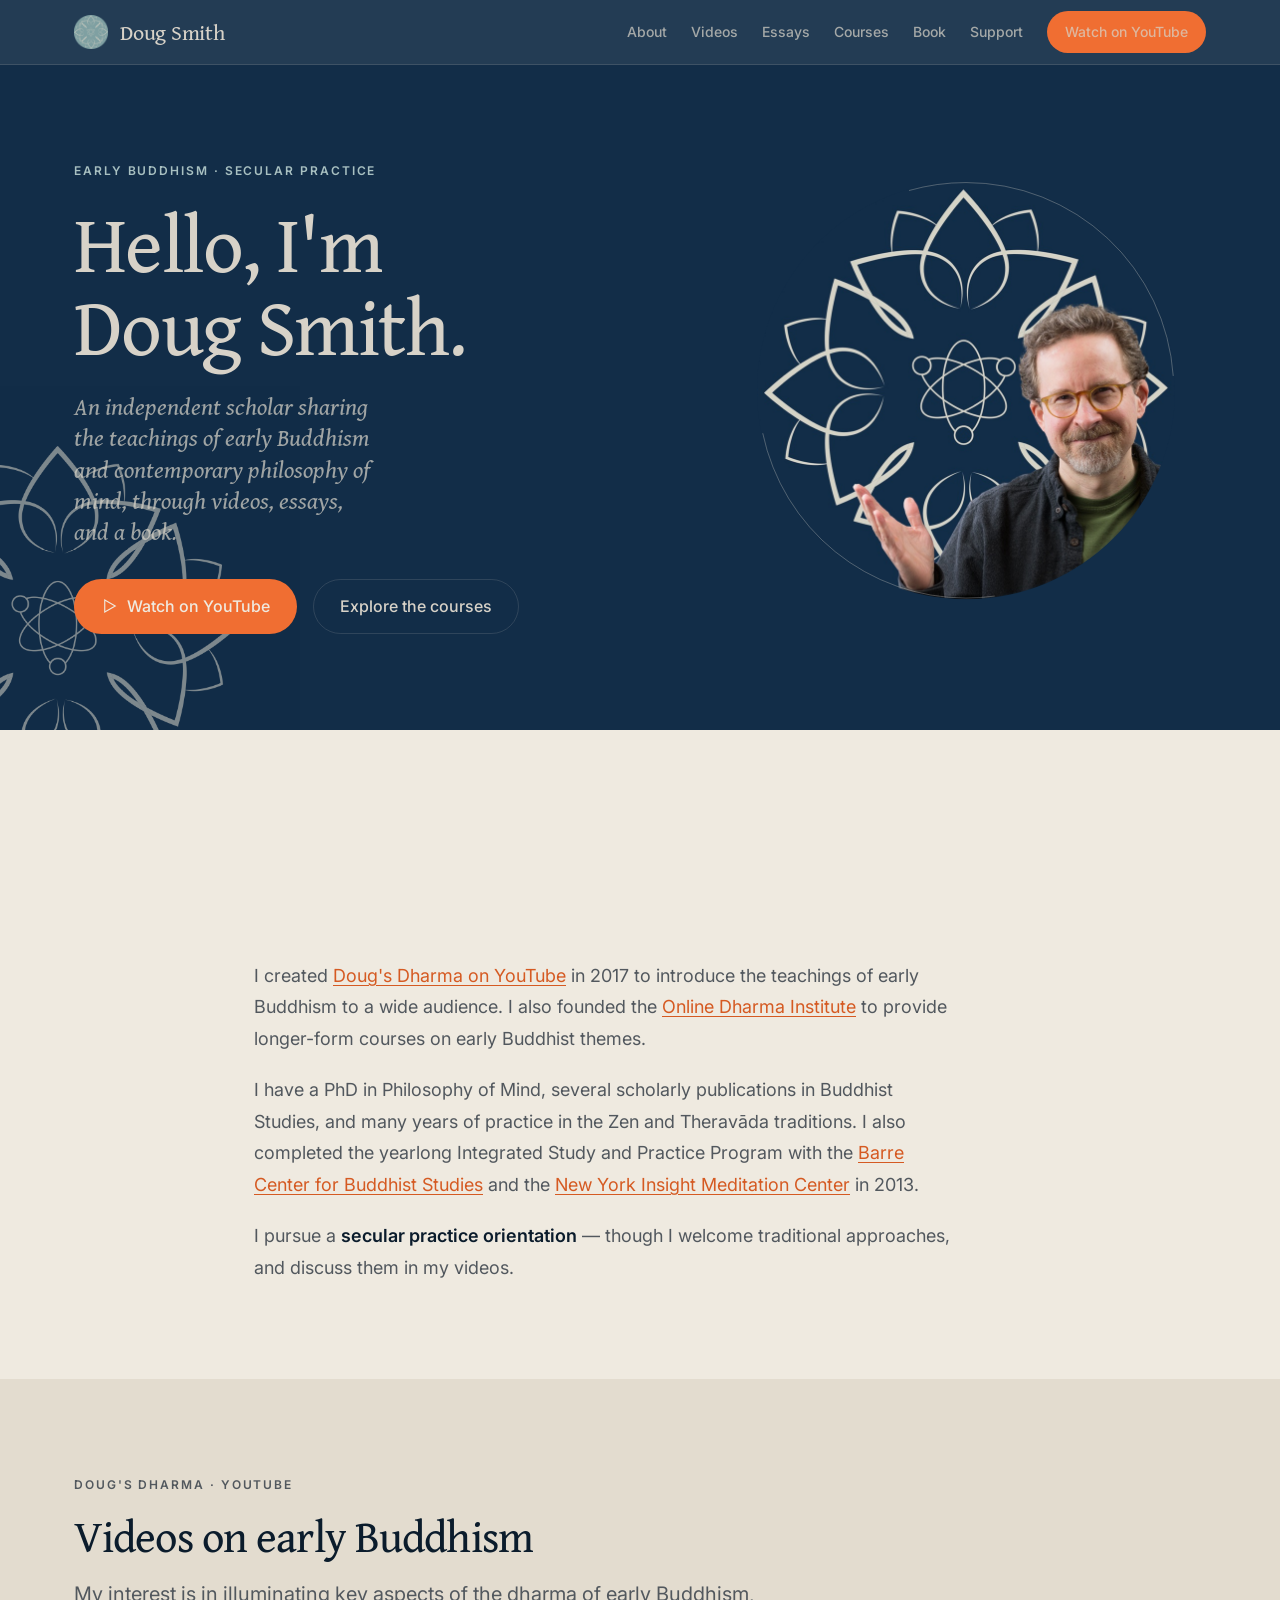
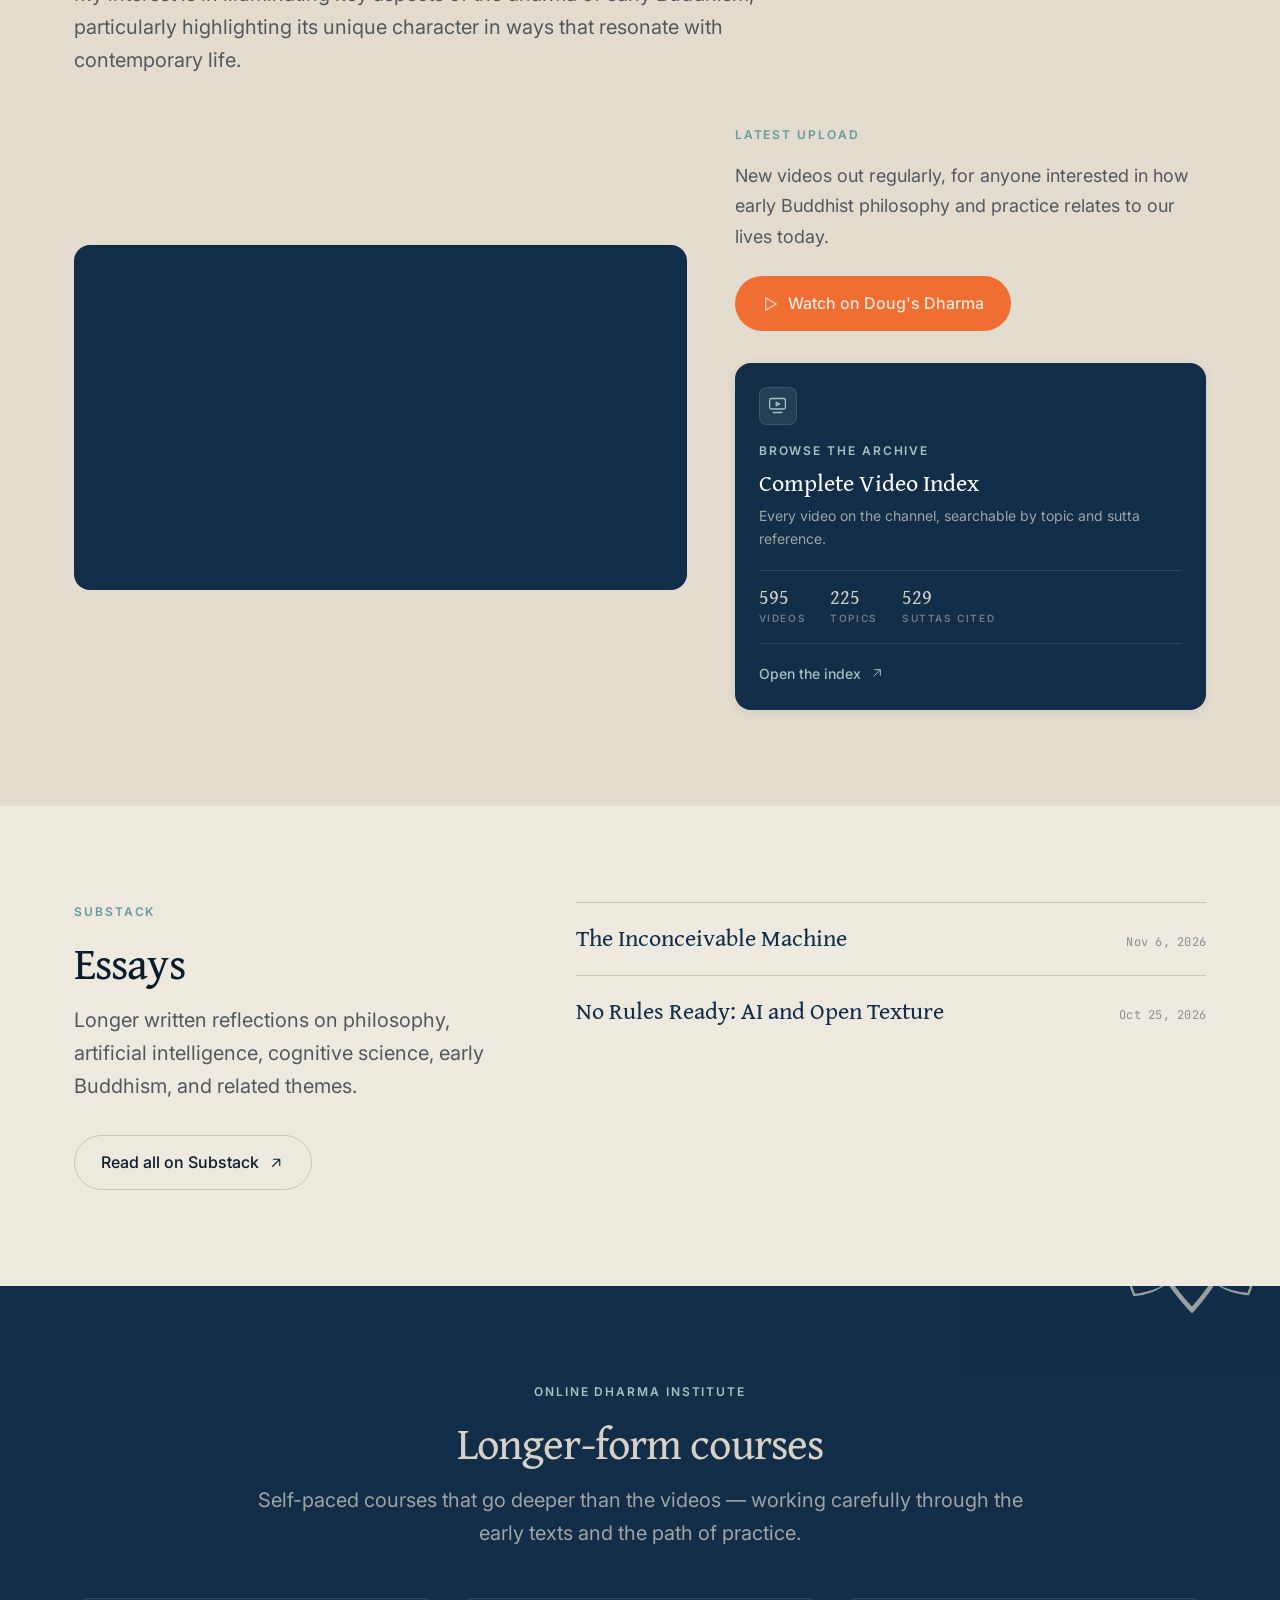
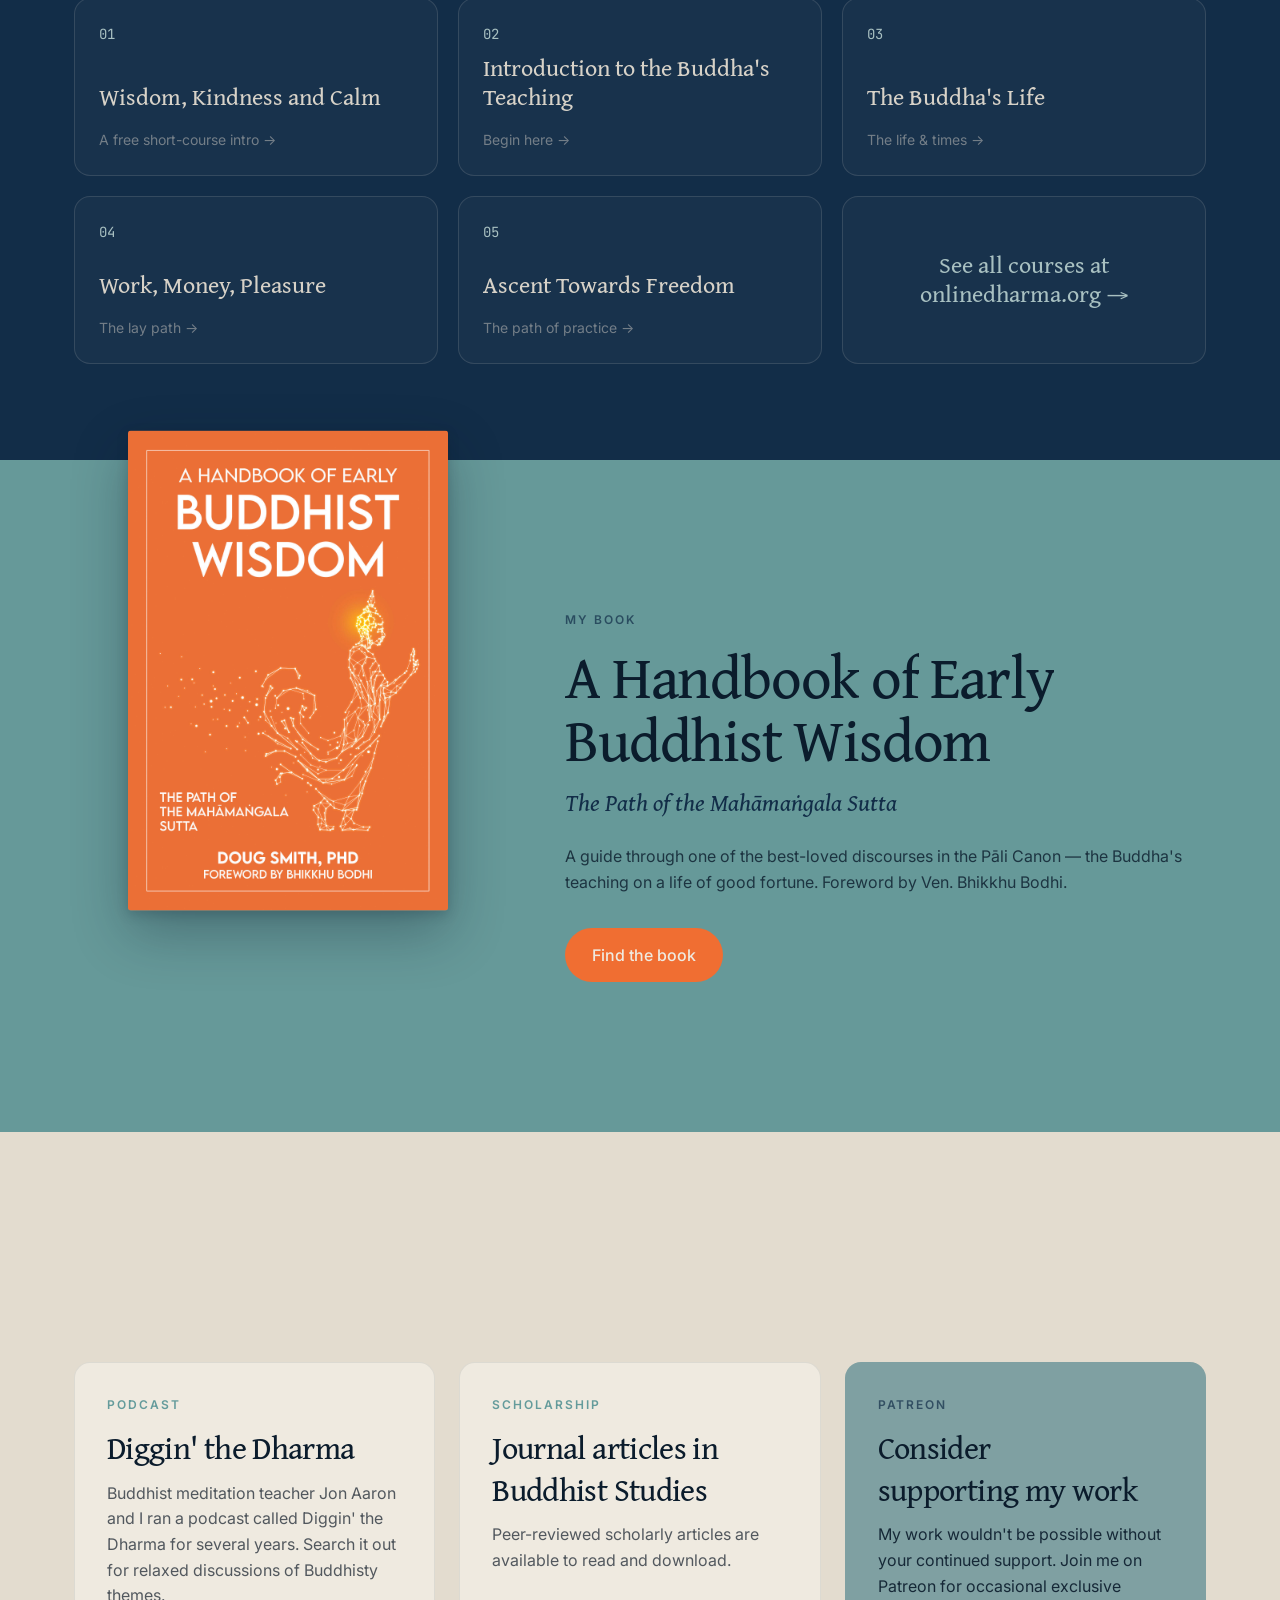
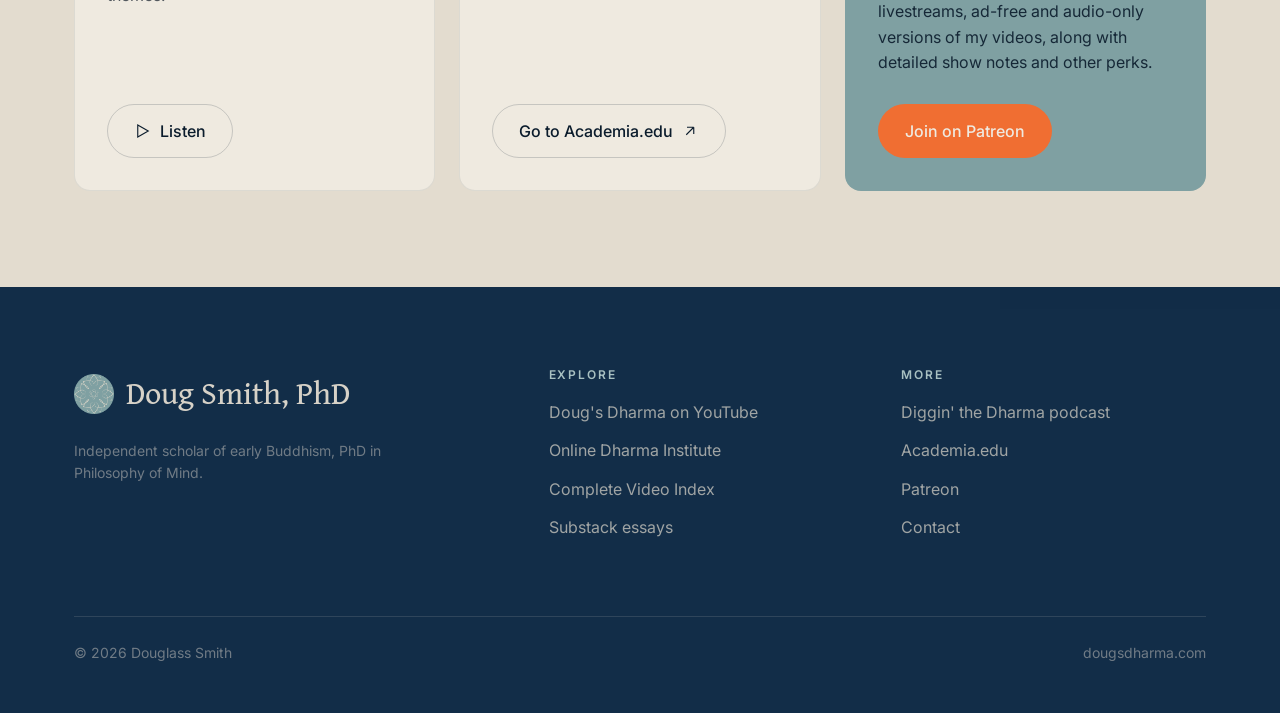
==== commit 64c51bc1: "Update site content (essays / video index counts)" ====
--- a/index.html
+++ b/index.html
@@ -546,9 +546,9 @@
         </div>
         <div class="essay-list" id="essay-list" data-stagger>
           <!-- ESSAYS:START — auto-updated by .github/workflows/update-essays.yml on each run. Keep both markers; the lines between them are regenerated. -->
+          <a class="essay reveal" href="https://dougsmithphd.substack.com/p/the-inconceivable-machine" target="_blank" rel="noopener"><span class="e-title">The Inconceivable Machine</span><span class="e-date">Nov 6, 2026</span></a>
           <a class="essay reveal" href="https://dougsmithphd.substack.com/p/no-rules-ready-ai-and-open-texture" target="_blank" rel="noopener"><span class="e-title">No Rules Ready: AI and Open Texture</span><span class="e-date">Oct 25, 2026</span></a>
           <a class="essay reveal" href="https://dougsmithphd.substack.com/p/there-never-was-a-box" target="_blank" rel="noopener"><span class="e-title">There Never Was a Box</span><span class="e-date">Oct 2, 2026</span></a>
-          <a class="essay reveal" href="https://dougsmithphd.substack.com/p/they-were-thirty-seven-percent-biological" target="_blank" rel="noopener"><span class="e-title">They Were Thirty-Seven Percent Biological</span><span class="e-date">Sep 8, 2026</span></a>
           <!-- ESSAYS:END -->
         </div>
       </div>
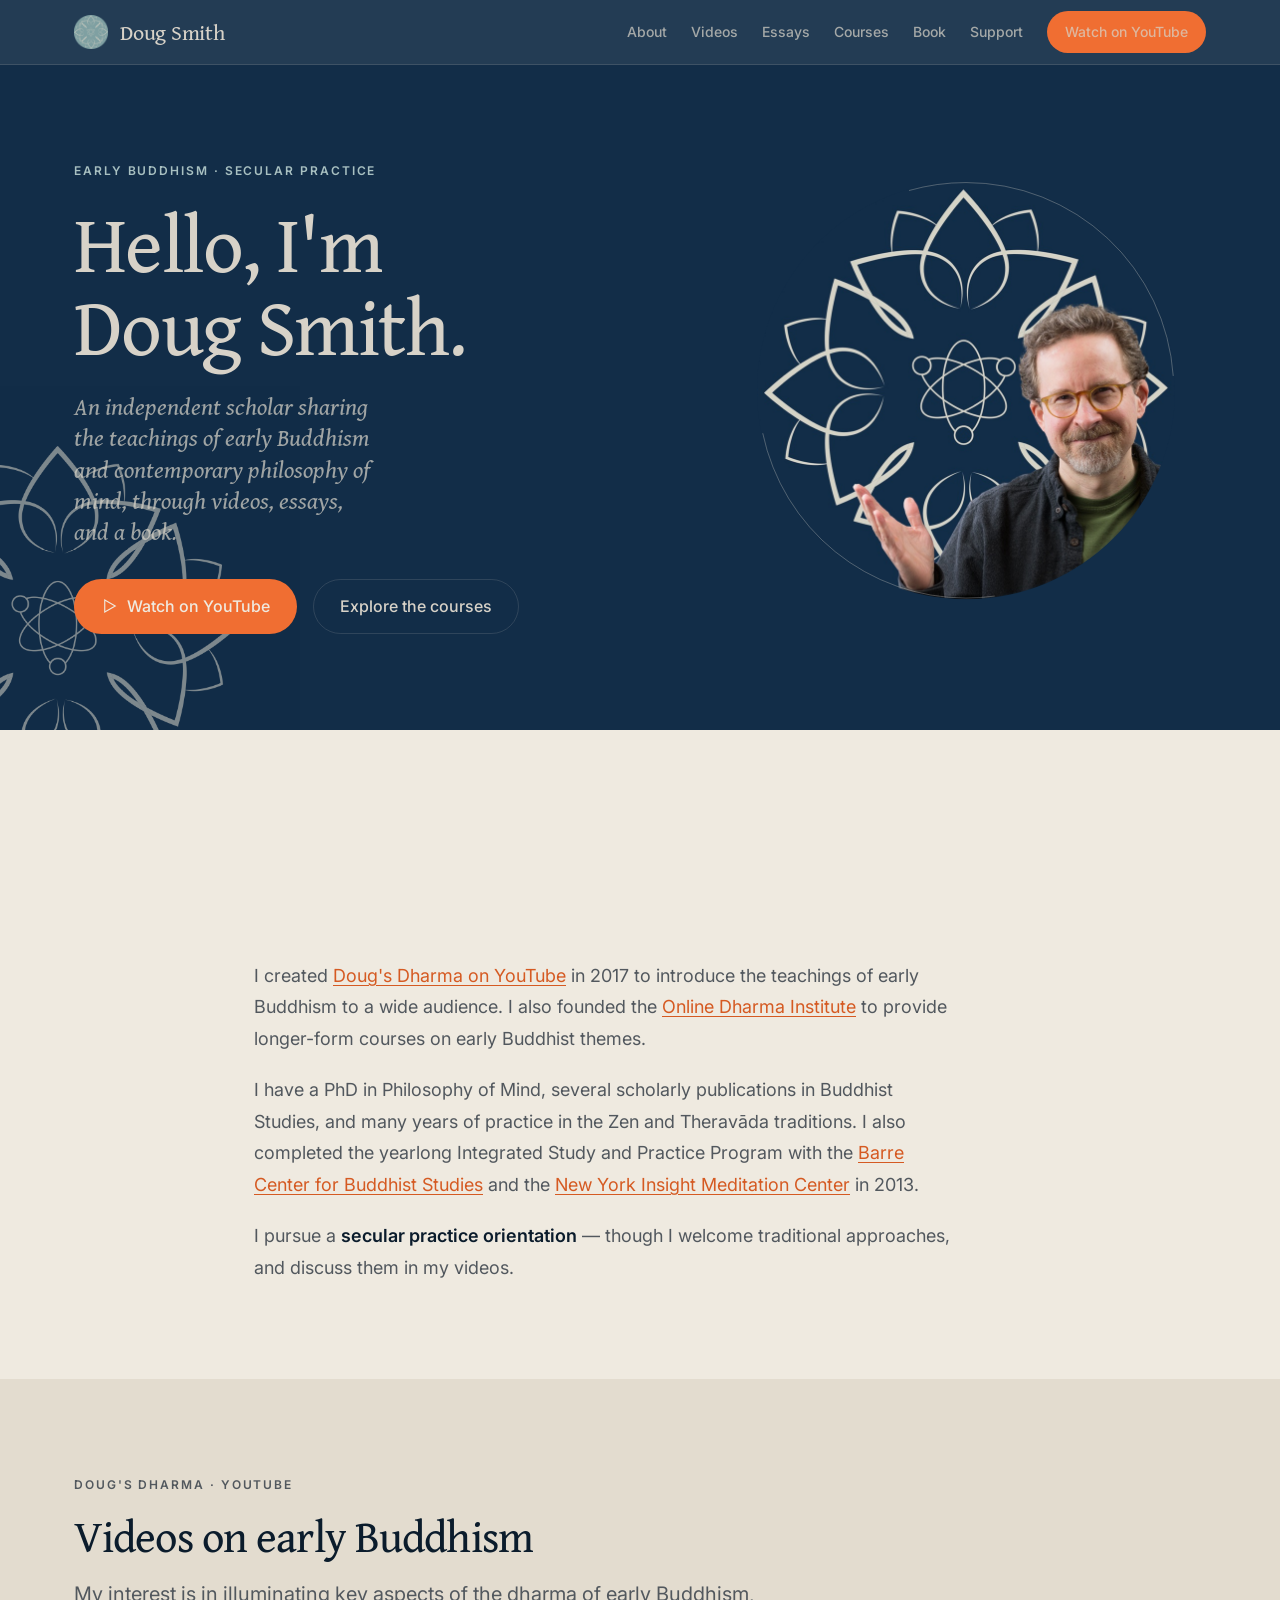
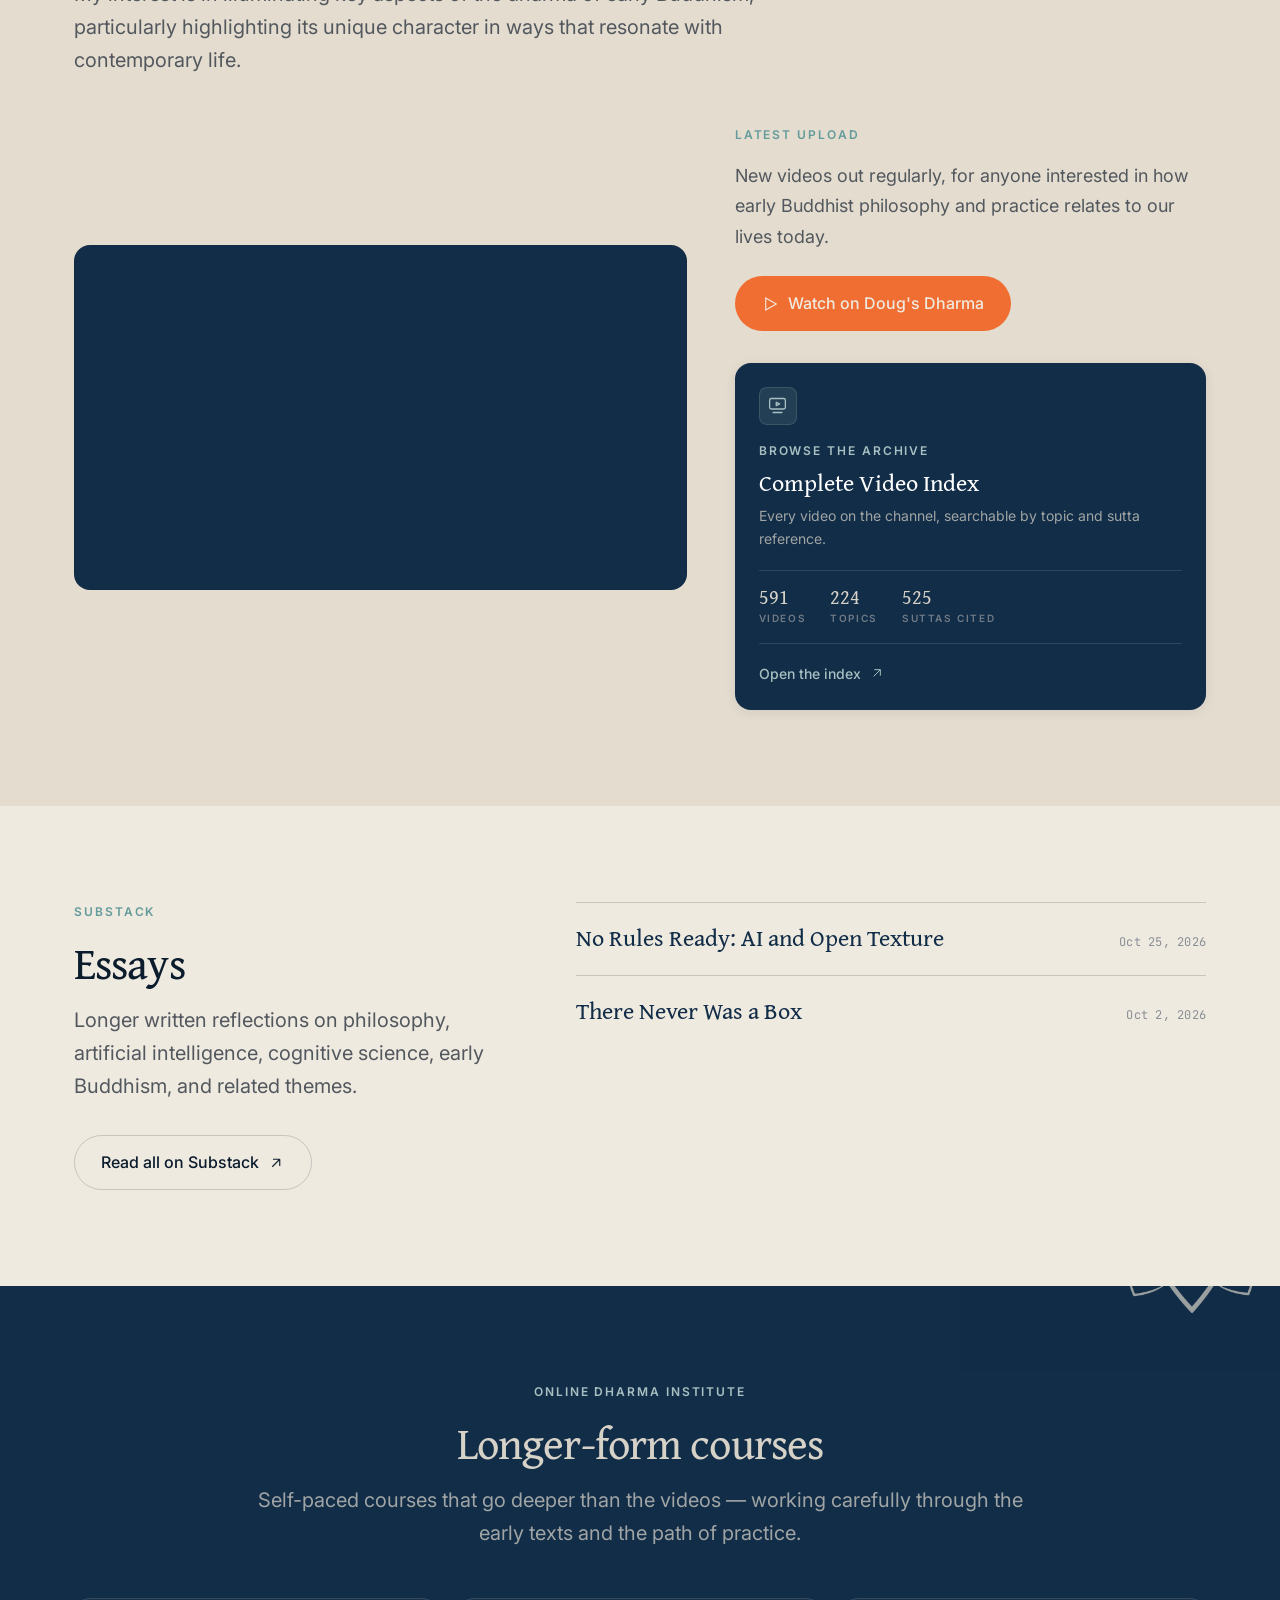
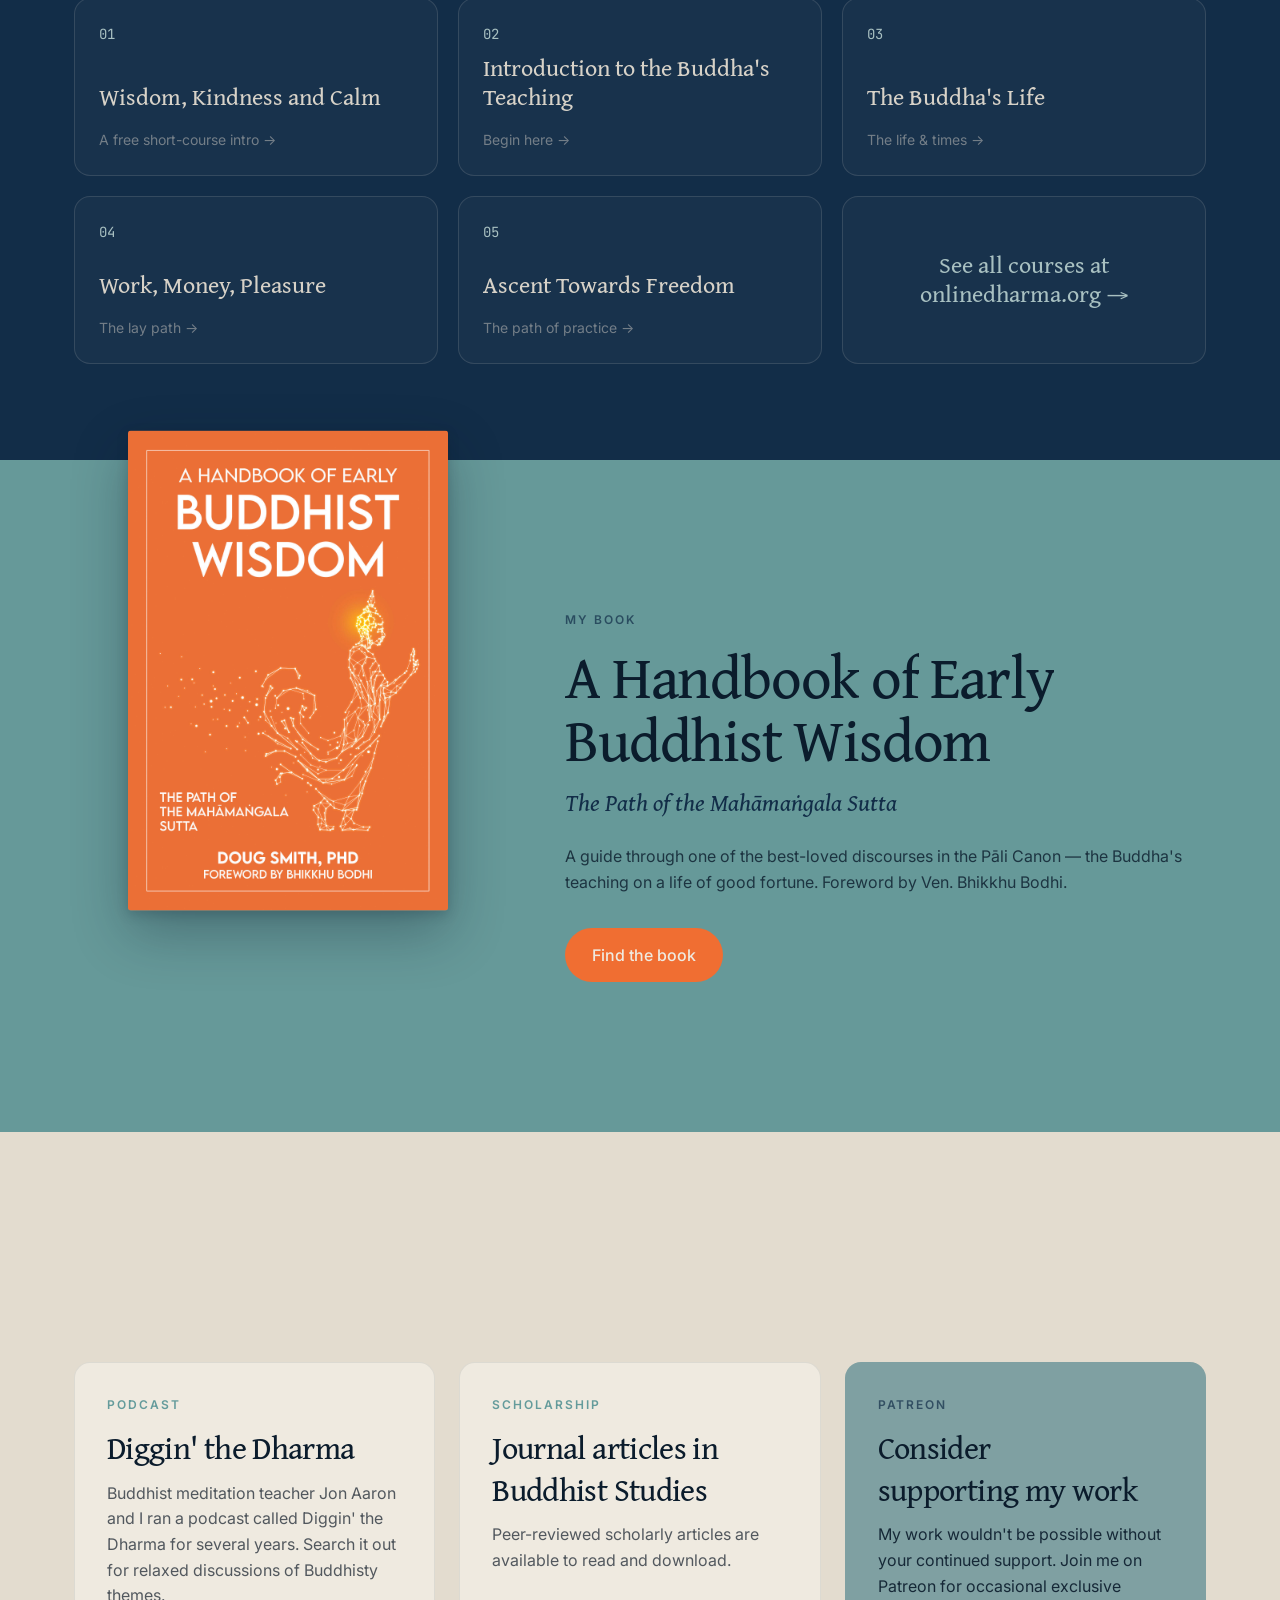
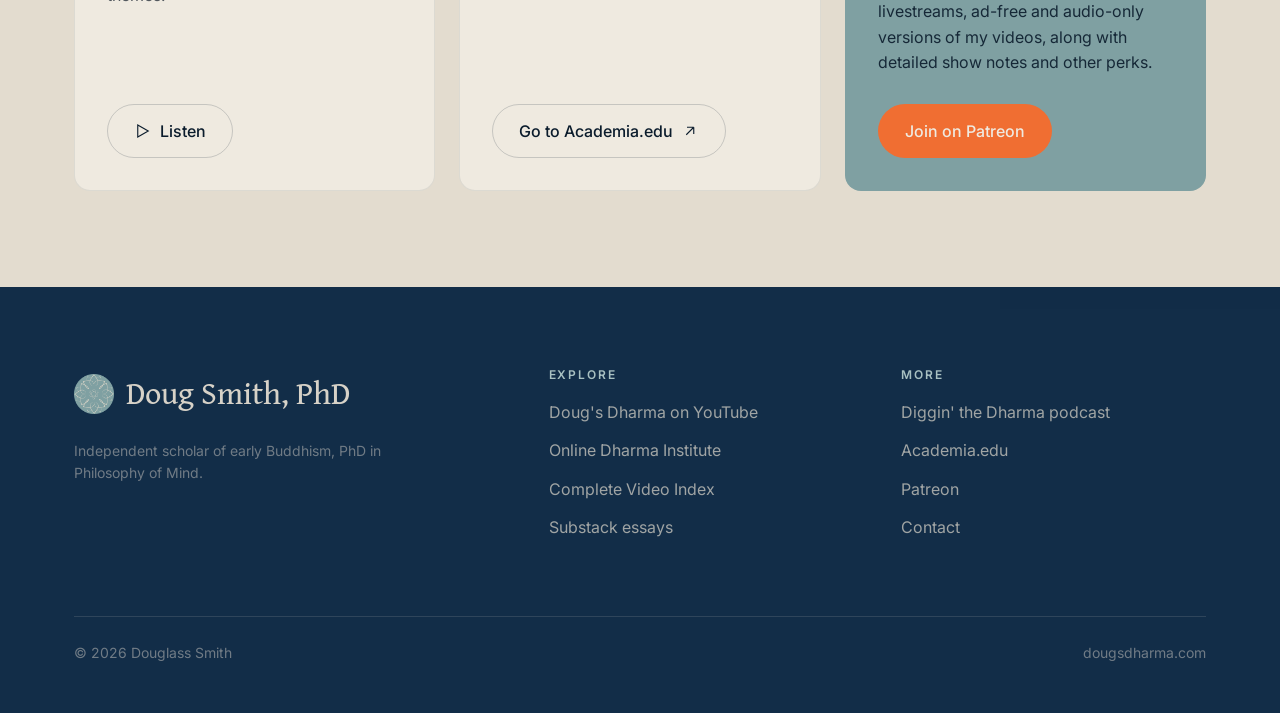
==== commit eab5b37f: "Update site content (essays / video index counts)" ====
--- a/index.html
+++ b/index.html
@@ -546,9 +546,9 @@
         </div>
         <div class="essay-list" id="essay-list" data-stagger>
           <!-- ESSAYS:START — auto-updated by .github/workflows/update-essays.yml on each run. Keep both markers; the lines between them are regenerated. -->
-          <a class="essay reveal" href="https://dougsmithphd.substack.com/p/the-inconceivable-machine" target="_blank" rel="noopener"><span class="e-title">The Inconceivable Machine</span><span class="e-date">Nov 6, 2026</span></a>
           <a class="essay reveal" href="https://dougsmithphd.substack.com/p/no-rules-ready-ai-and-open-texture" target="_blank" rel="noopener"><span class="e-title">No Rules Ready: AI and Open Texture</span><span class="e-date">Oct 25, 2026</span></a>
           <a class="essay reveal" href="https://dougsmithphd.substack.com/p/there-never-was-a-box" target="_blank" rel="noopener"><span class="e-title">There Never Was a Box</span><span class="e-date">Oct 2, 2026</span></a>
+          <a class="essay reveal" href="https://dougsmithphd.substack.com/p/they-were-thirty-seven-percent-biological" target="_blank" rel="noopener"><span class="e-title">They Were Thirty-Seven Percent Biological</span><span class="e-date">Sep 8, 2026</span></a>
           <!-- ESSAYS:END -->
         </div>
       </div>
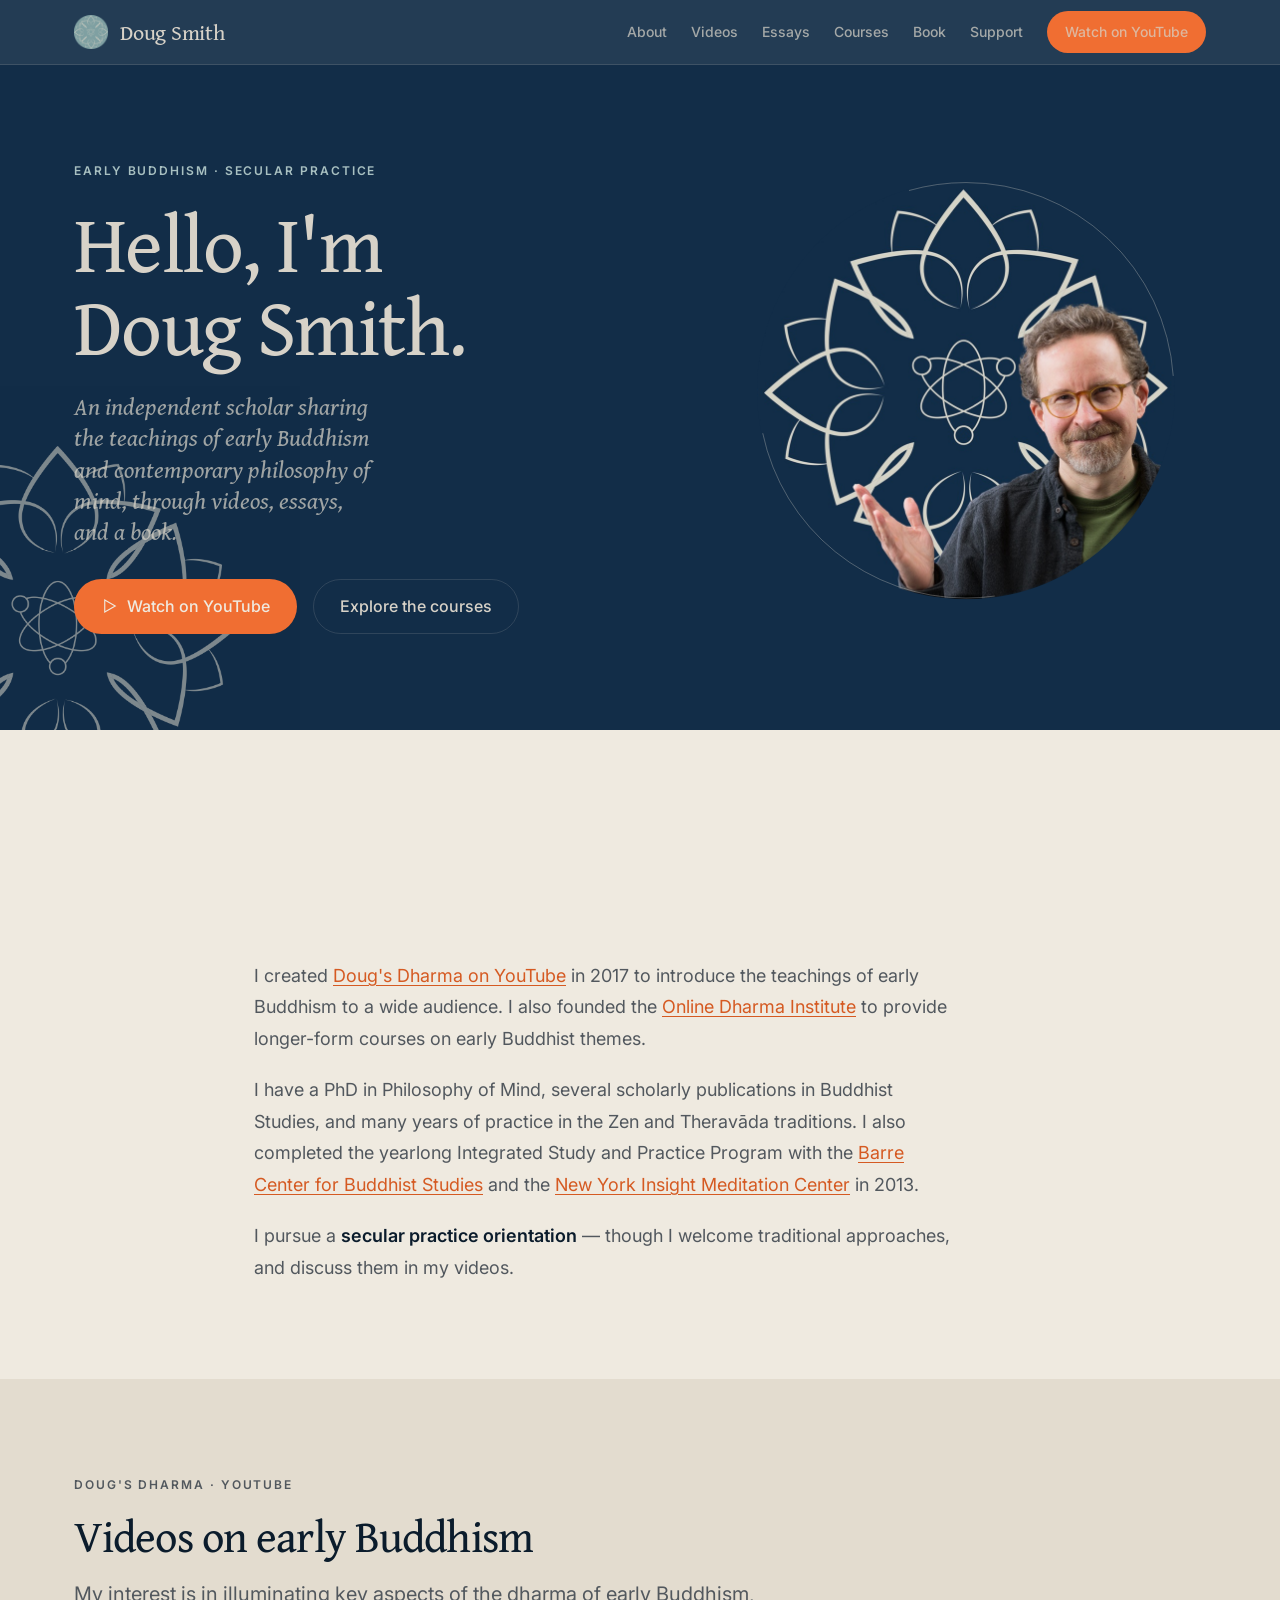
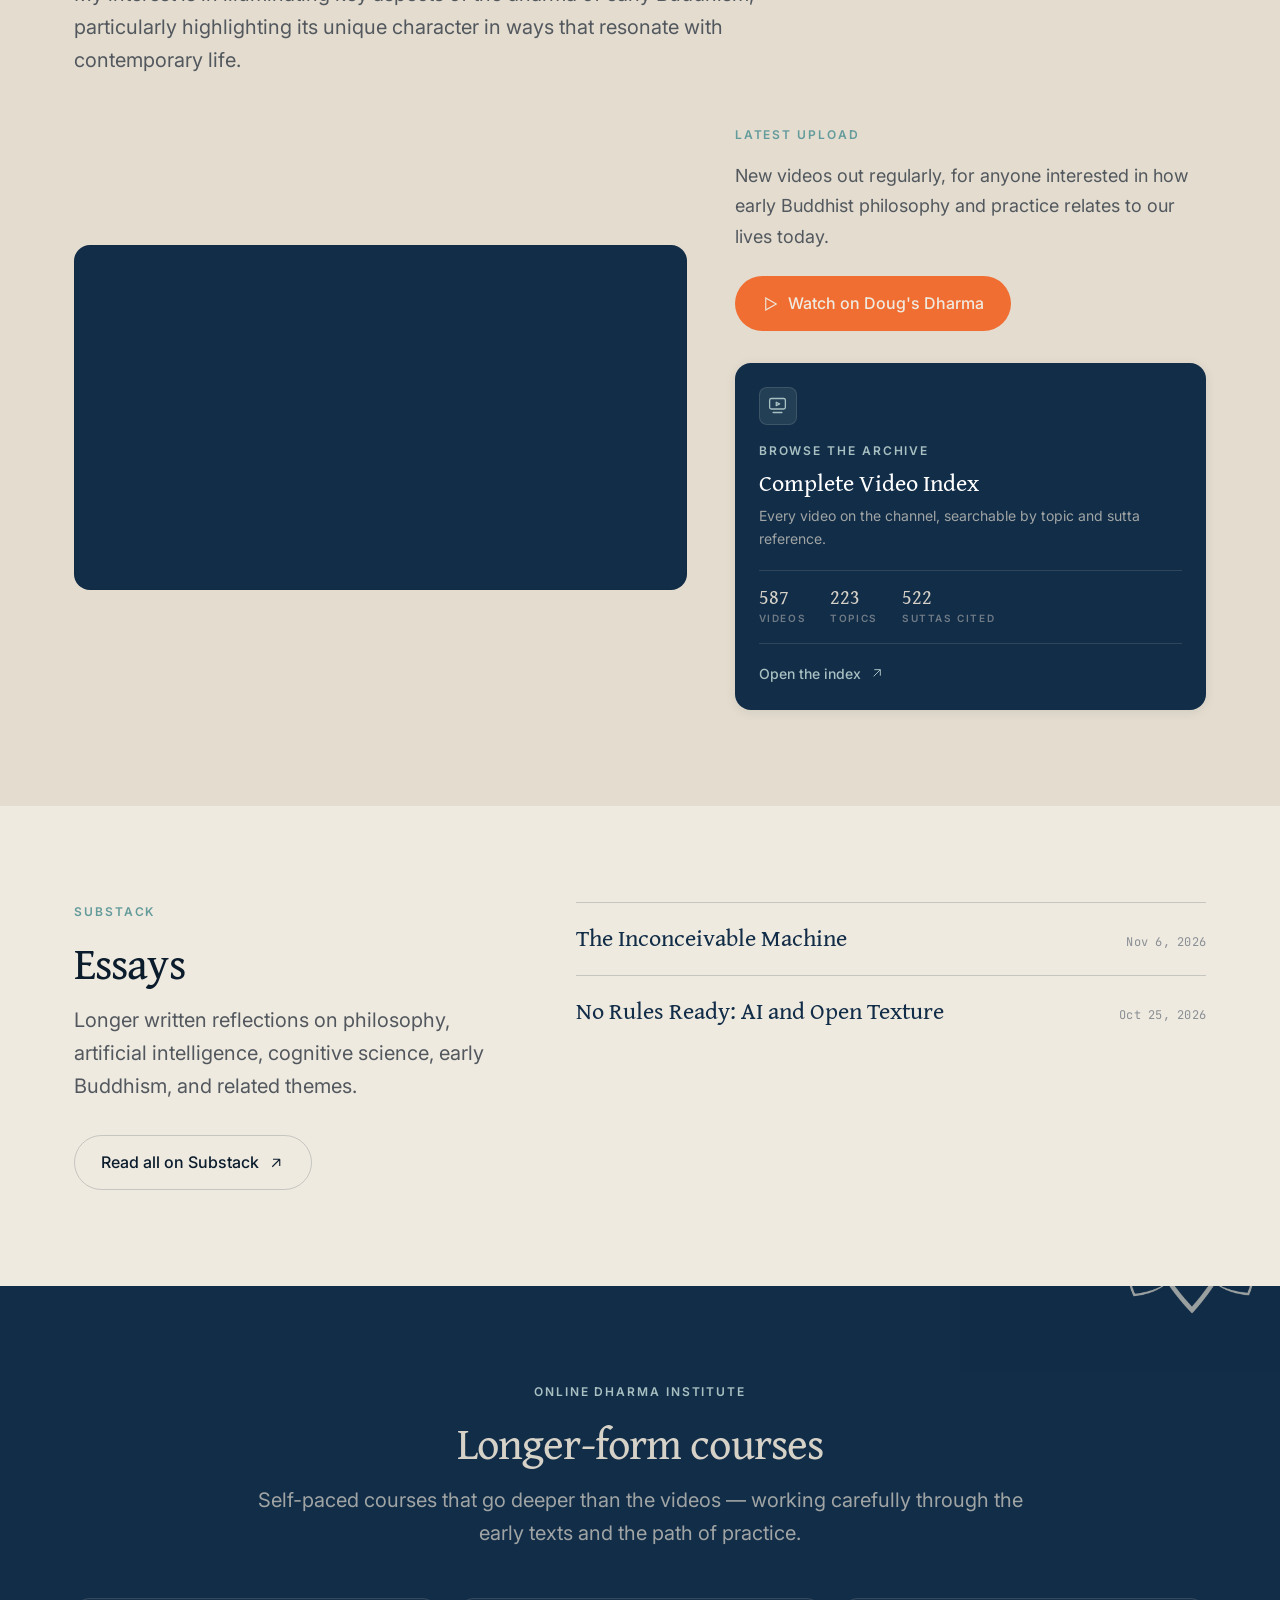
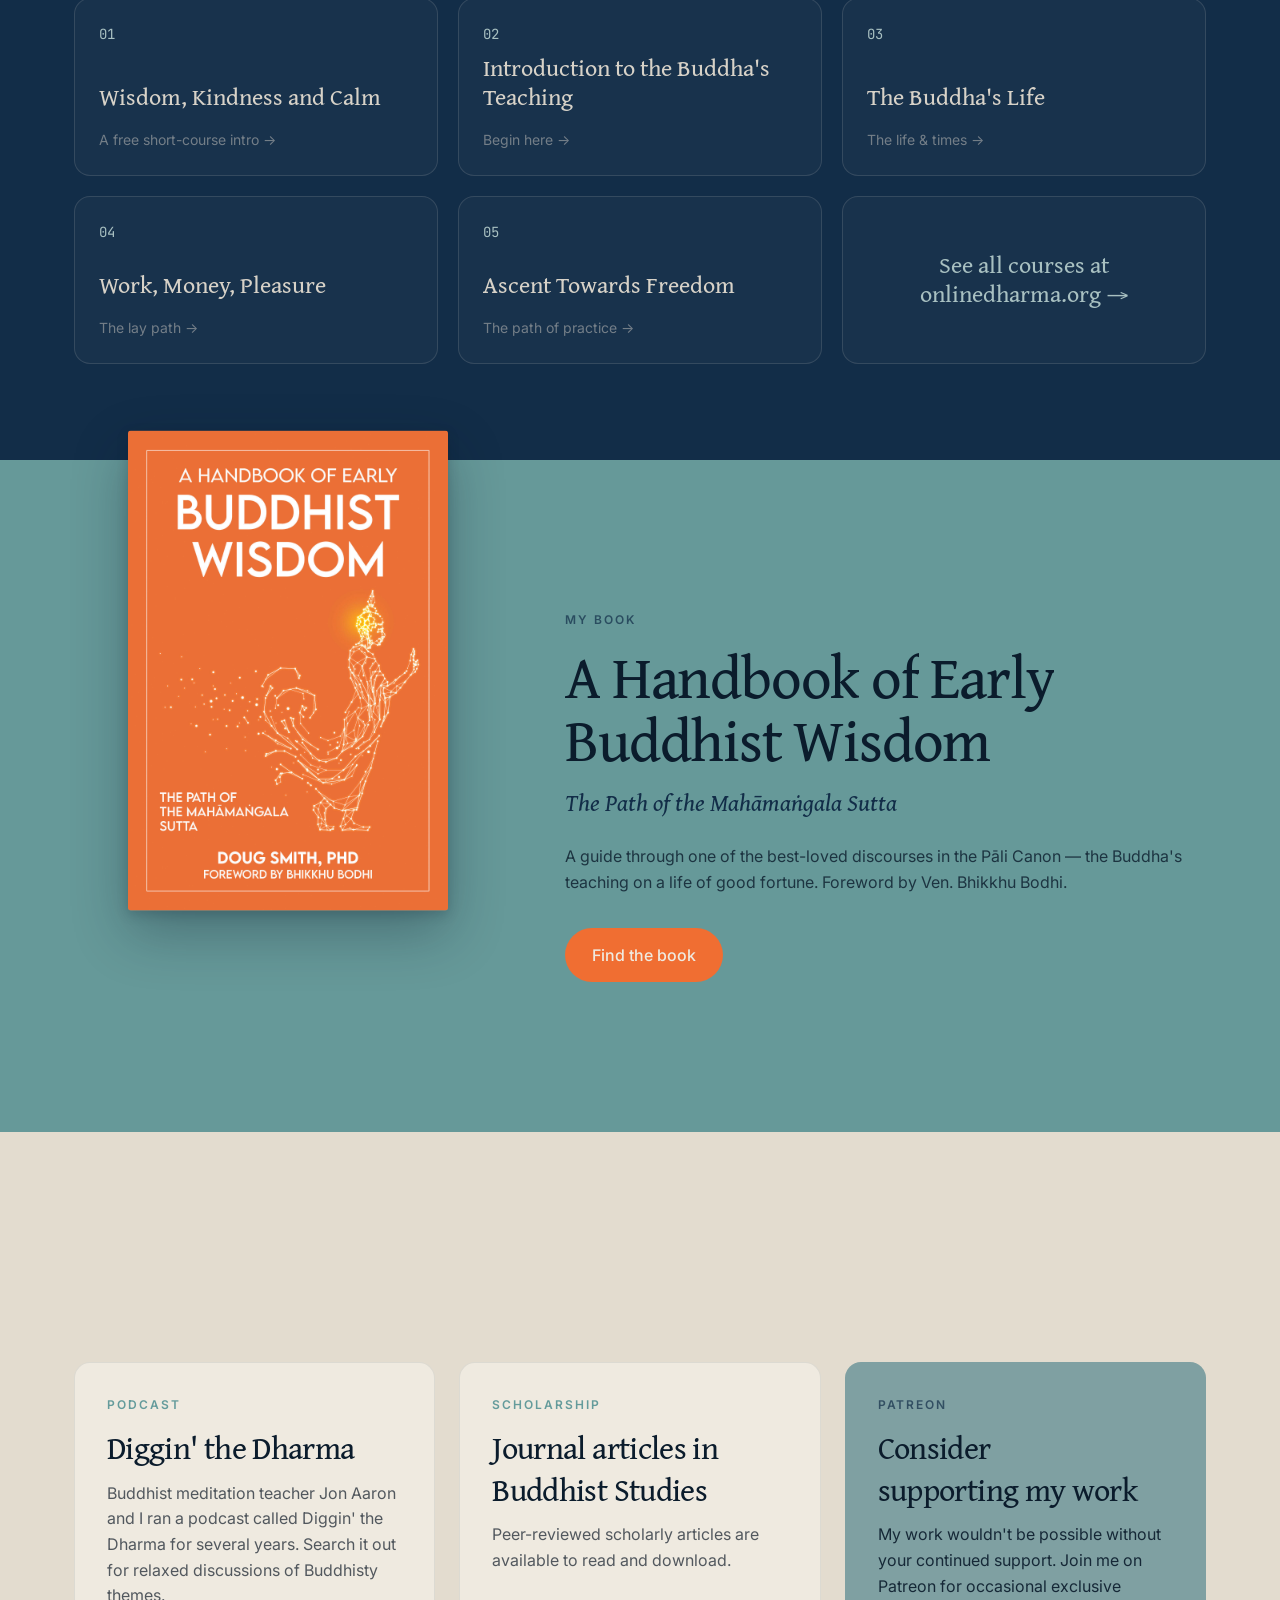
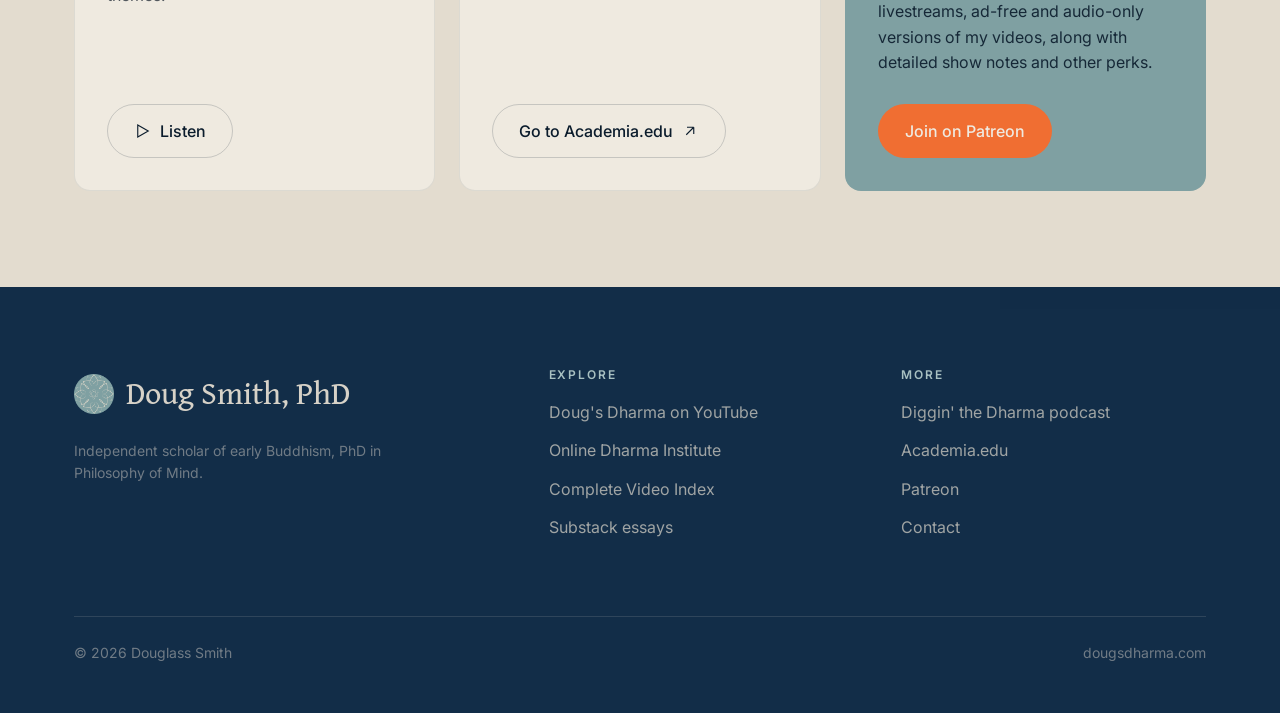
==== commit 5fbc67ae: "Update site content (essays / video index counts)" ====
--- a/index.html
+++ b/index.html
@@ -546,9 +546,9 @@
         </div>
         <div class="essay-list" id="essay-list" data-stagger>
           <!-- ESSAYS:START — auto-updated by .github/workflows/update-essays.yml on each run. Keep both markers; the lines between them are regenerated. -->
+          <a class="essay reveal" href="https://dougsmithphd.substack.com/p/the-inconceivable-machine" target="_blank" rel="noopener"><span class="e-title">The Inconceivable Machine</span><span class="e-date">Nov 6, 2026</span></a>
           <a class="essay reveal" href="https://dougsmithphd.substack.com/p/no-rules-ready-ai-and-open-texture" target="_blank" rel="noopener"><span class="e-title">No Rules Ready: AI and Open Texture</span><span class="e-date">Oct 25, 2026</span></a>
           <a class="essay reveal" href="https://dougsmithphd.substack.com/p/there-never-was-a-box" target="_blank" rel="noopener"><span class="e-title">There Never Was a Box</span><span class="e-date">Oct 2, 2026</span></a>
-          <a class="essay reveal" href="https://dougsmithphd.substack.com/p/they-were-thirty-seven-percent-biological" target="_blank" rel="noopener"><span class="e-title">They Were Thirty-Seven Percent Biological</span><span class="e-date">Sep 8, 2026</span></a>
           <!-- ESSAYS:END -->
         </div>
       </div>
